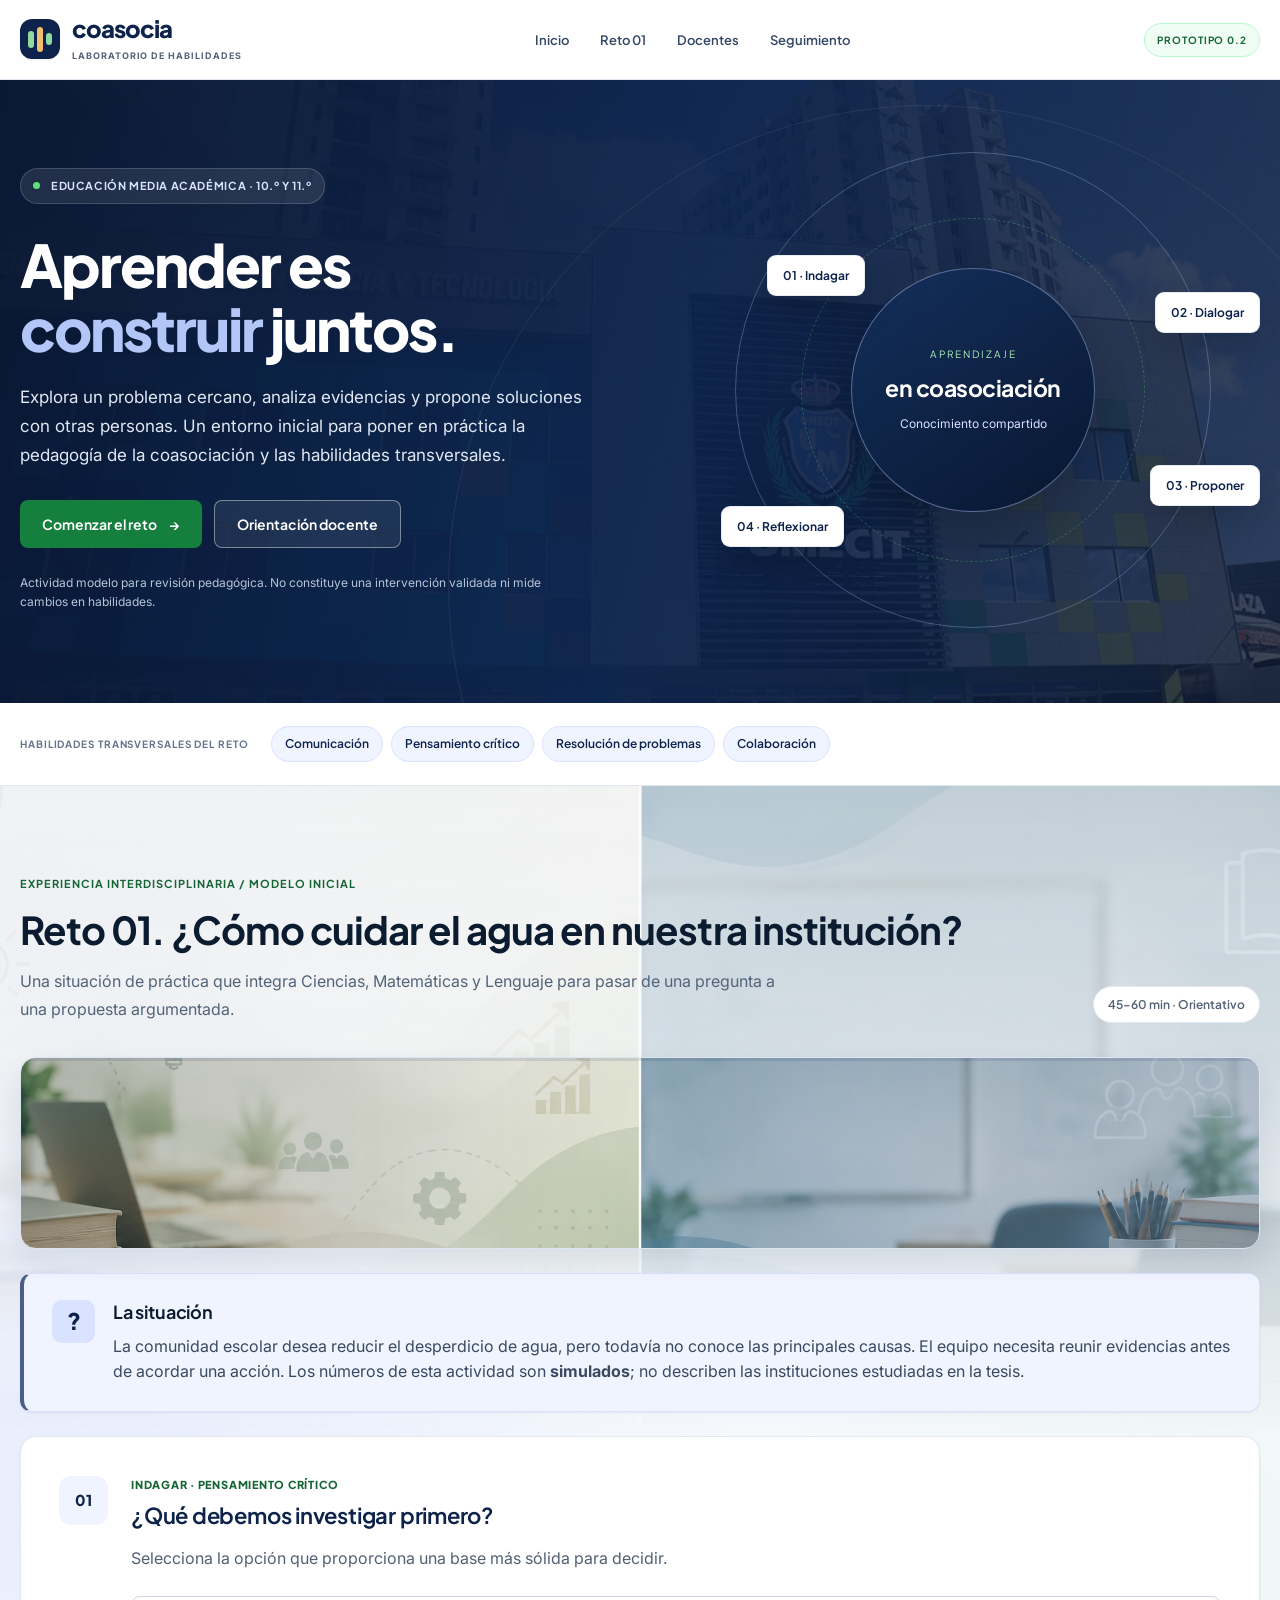
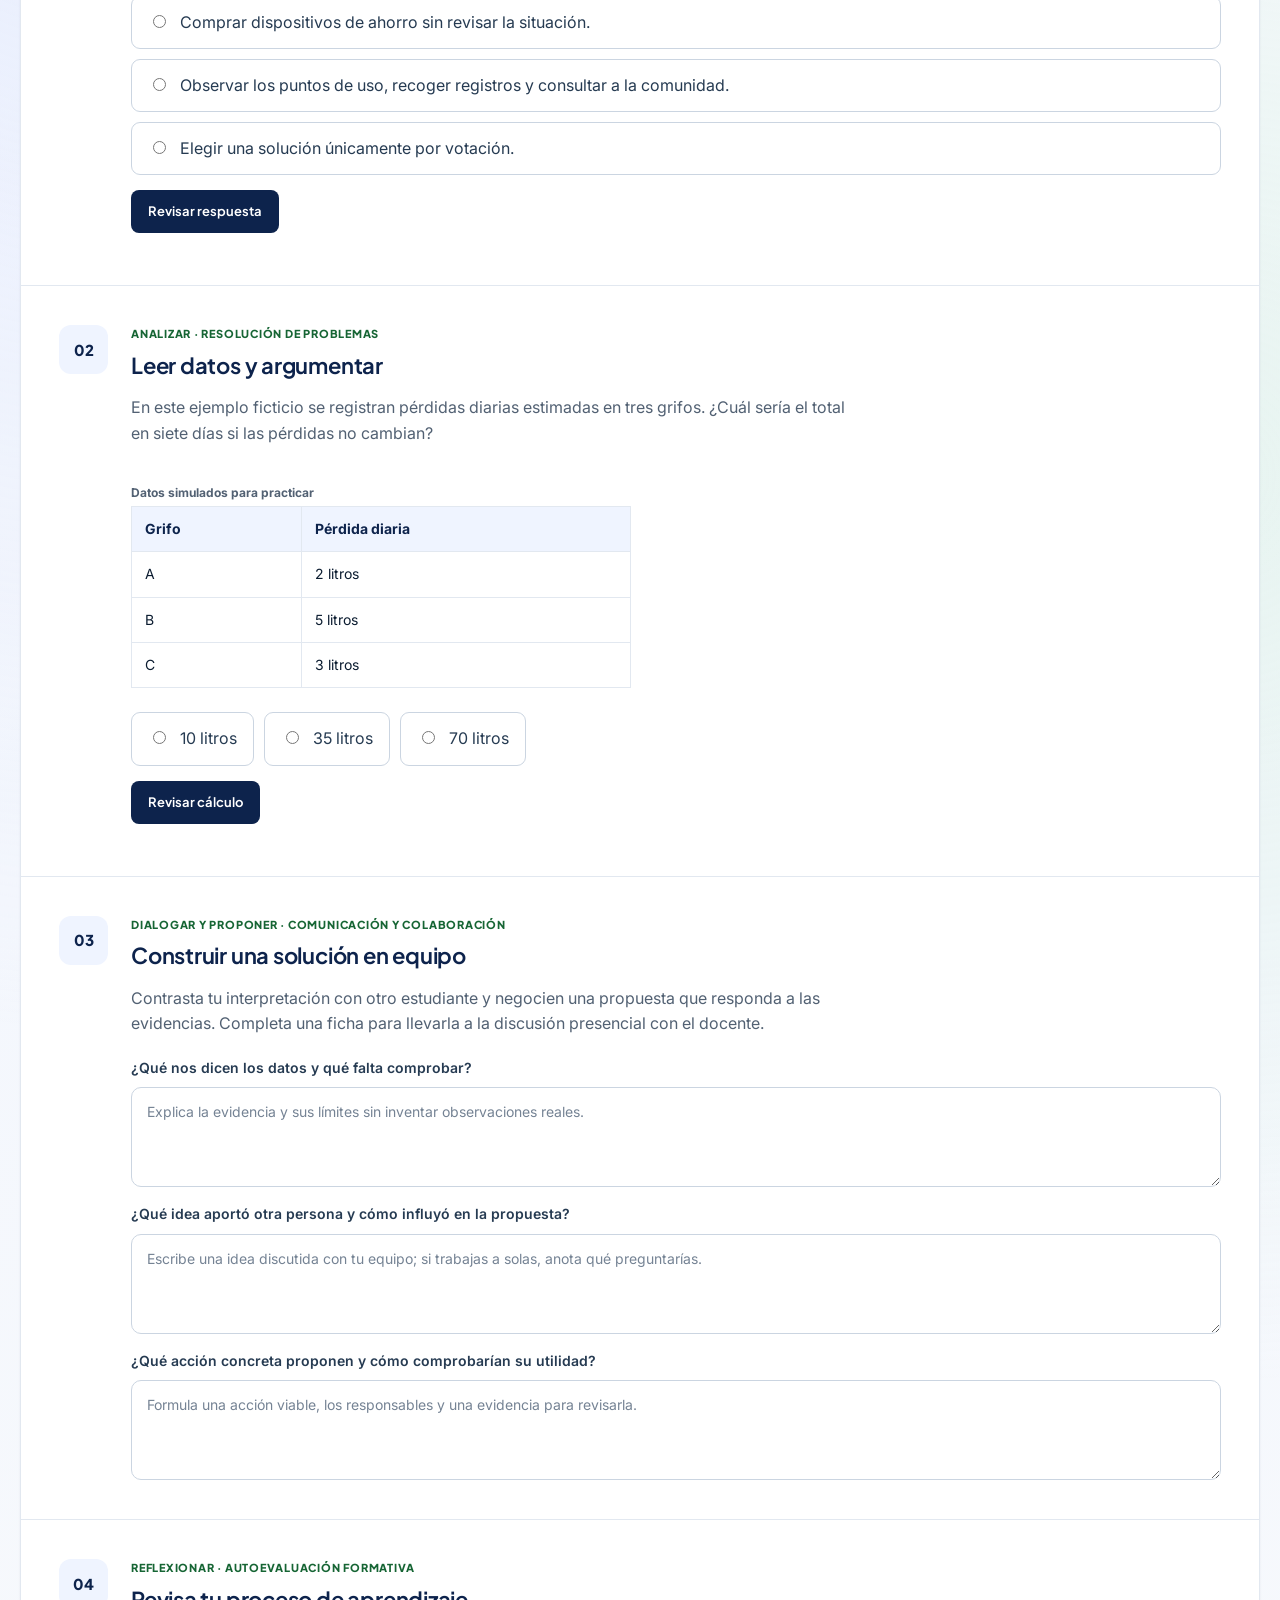
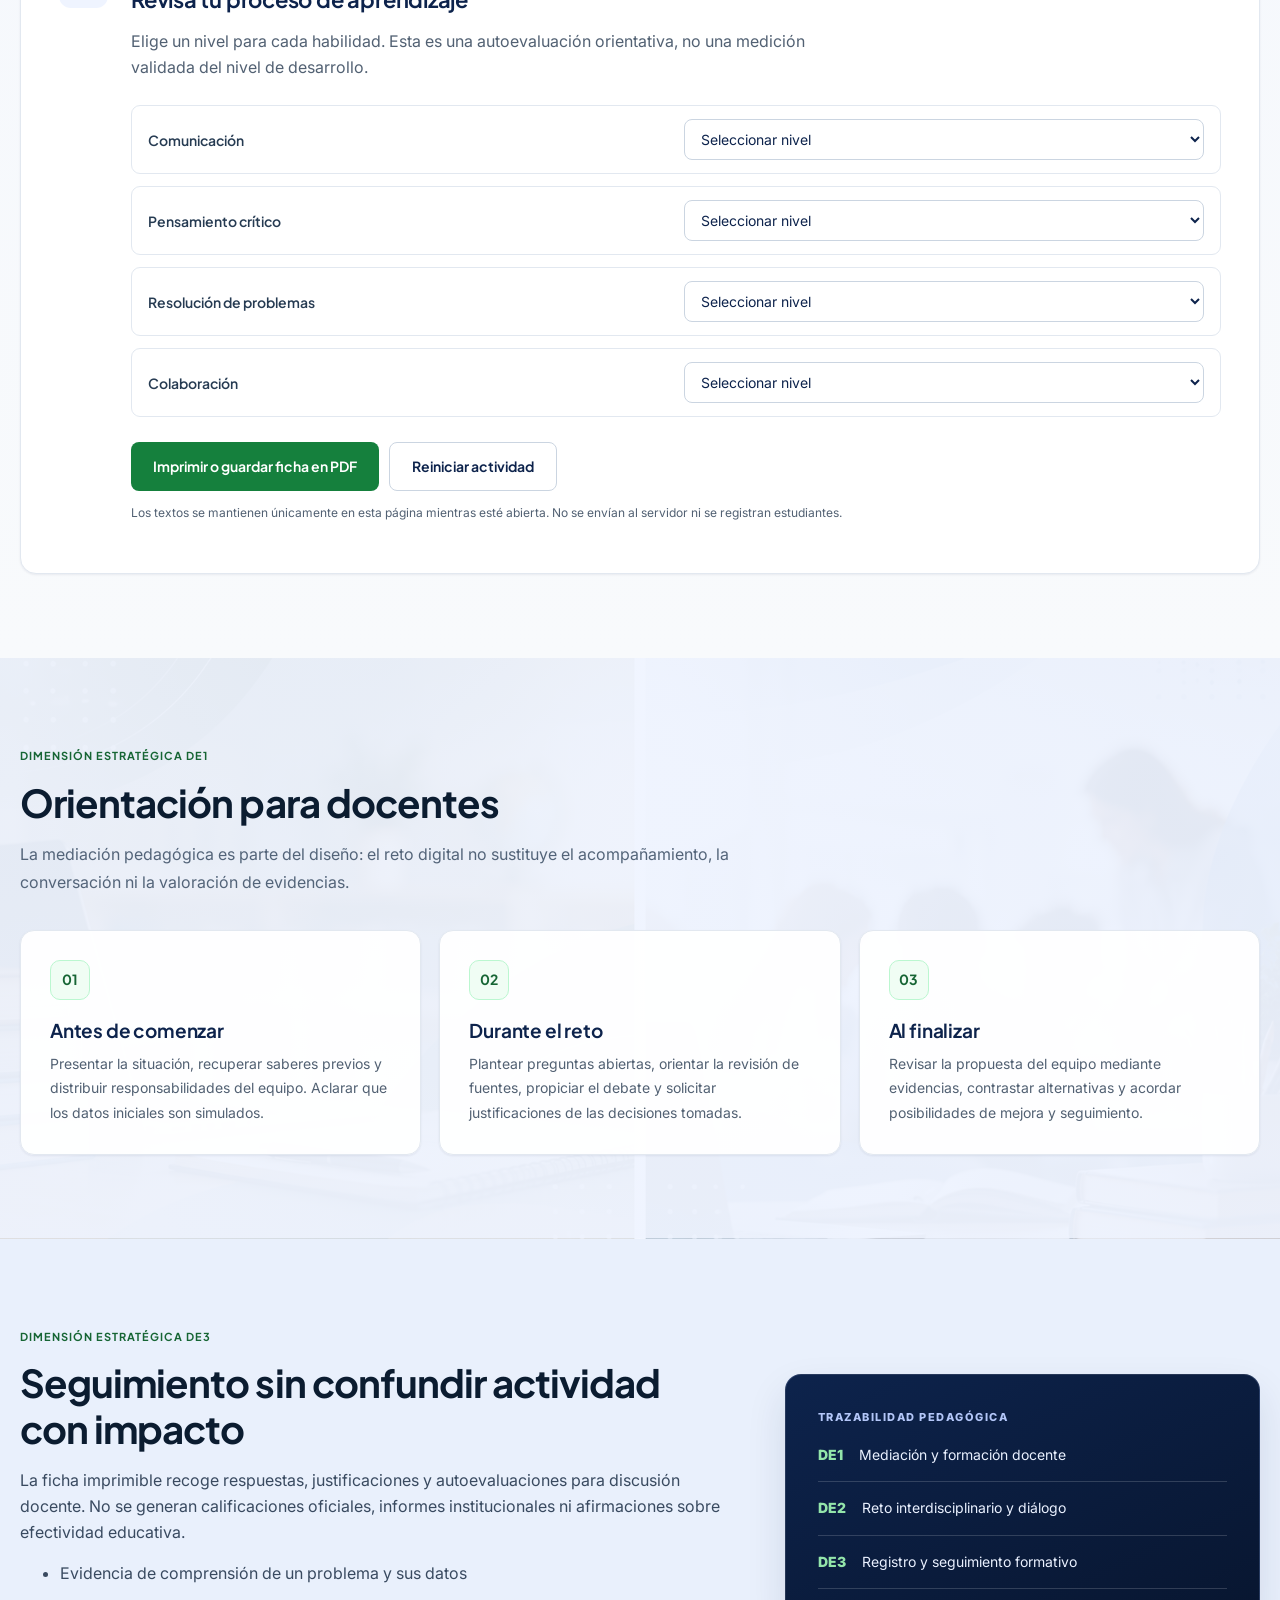
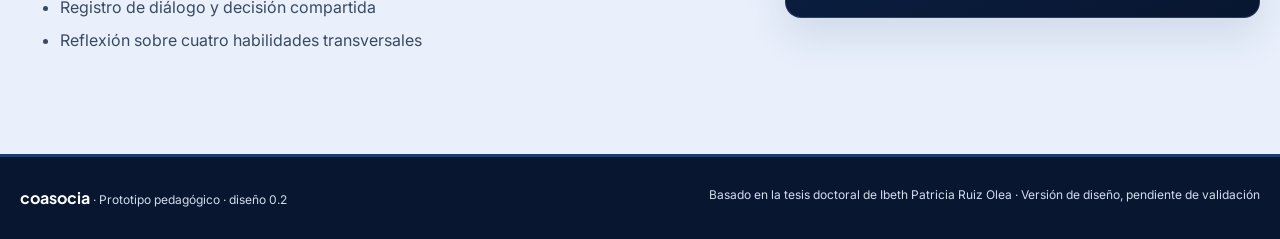
==== index.html @ 5efc014f "Mejorar fondo del reto con imágenes existentes y retirar referencia al capítulo V" ====
<!doctype html>
<html lang="es">
<head>
  <meta charset="utf-8">
  <meta name="viewport" content="width=device-width, initial-scale=1">
  <meta name="theme-color" content="#081630">
  <meta name="description" content="Prototipo didáctico de coasociación para educación media académica, vinculado a la investigación doctoral de Ibeth Patricia Ruiz Olea.">
  <title>Coasocia | Laboratorio de habilidades transversales</title>
  <link rel="preconnect" href="https://fonts.googleapis.com">
  <link rel="preconnect" href="https://fonts.gstatic.com" crossorigin>
  <link href="https://fonts.googleapis.com/css2?family=Inter:wght@400;500;600;700&family=Plus+Jakarta+Sans:wght@500;600;700;800&display=swap" rel="stylesheet">
  <link rel="stylesheet" href="styles.css">
  <link rel="stylesheet" href="academic-horizon.css">
  <script src="app.js" defer></script>
</head>
<body>
  <a class="skip" href="#principal">Saltar al contenido</a>
  <header class="site-header">
    <div class="brand" aria-label="Coasocia">
      <span class="mark" aria-hidden="true"><span></span><span></span><span></span></span>
      <div><strong>coasocia</strong><small>LABORATORIO DE HABILIDADES</small></div>
    </div>
    <nav aria-label="Secciones principales">
      <a href="#inicio">Inicio</a><a href="#reto">Reto 01</a><a href="#docentes">Docentes</a><a href="#seguimiento">Seguimiento</a>
    </nav>
    <span class="version">PROTOTIPO 0.2</span>
  </header>

  <main id="principal">
    <section class="hero" id="inicio" aria-labelledby="hero-title">
      <div class="hero-inner">
        <div class="eyebrow"><span class="dot"></span> Educación media académica · 10.º y 11.º</div>
        <h1 id="hero-title">Aprender es <em>construir</em> juntos.</h1>
        <p>Explora un problema cercano, analiza evidencias y propone soluciones con otras personas. Un entorno inicial para poner en práctica la pedagogía de la coasociación y las habilidades transversales.</p>
        <div class="hero-actions"><a class="button primary" href="#reto">Comenzar el reto <span aria-hidden="true">→</span></a><a class="button secondary" href="#docentes">Orientación docente</a></div>
        <div class="hero-note">Actividad modelo para revisión pedagógica. No constituye una intervención validada ni mide cambios en habilidades.</div>
      </div>
      <div class="hero-visual" aria-label="Diagrama de un ciclo de aprendizaje: indagar, dialogar, proponer, reflexionar">
        <div class="orbit orbit-one"></div><div class="orbit orbit-two"></div>
        <div class="center-circle"><span class="orbit-small">APRENDIZAJE</span><strong>en coasociación</strong><span>Conocimiento compartido</span></div>
        <div class="float-tag t1">01 · Indagar</div><div class="float-tag t2">02 · Dialogar</div><div class="float-tag t3">03 · Proponer</div><div class="float-tag t4">04 · Reflexionar</div>
      </div>
    </section>

    <section class="intro-band" aria-label="Habilidades que se trabajan">
      <p>HABILIDADES TRANSVERSALES DEL RETO</p>
      <div><span>Comunicación</span><span>Pensamiento crítico</span><span>Resolución de problemas</span><span>Colaboración</span></div>
    </section>

    <section class="section challenge" id="reto" aria-labelledby="reto-title">
      <div class="section-lead"><div><span class="section-kicker">EXPERIENCIA INTERDISCIPLINARIA / MODELO INICIAL</span><h2 id="reto-title">Reto 01. ¿Cómo cuidar el agua en nuestra institución?</h2><p>Una situación de práctica que integra Ciencias, Matemáticas y Lenguaje para pasar de una pregunta a una propuesta argumentada.</p></div><span class="subject">45–60 min · Orientativo</span></div>
      <div class="challenge-banner" aria-hidden="true"></div>
      <div class="scenario"><div class="scenario-icon">?</div><div><h3>La situación</h3><p>La comunidad escolar desea reducir el desperdicio de agua, pero todavía no conoce las principales causas. El equipo necesita reunir evidencias antes de acordar una acción. Los números de esta actividad son <strong>simulados</strong>; no describen las instituciones estudiadas en la tesis.</p></div></div>
      <div class="steps" aria-label="Secuencia de aprendizaje">
        <div class="step" id="paso-1"><div class="step-index">01</div><div class="step-body"><div class="step-label">INDAGAR · PENSAMIENTO CRÍTICO</div><h3>¿Qué debemos investigar primero?</h3><p>Selecciona la opción que proporciona una base más sólida para decidir.</p>
          <fieldset class="quiz" data-quiz="evidencia"><legend class="sr-only">¿Qué debemos investigar primero?</legend>
            <label><input type="radio" name="q1" value="a"> Comprar dispositivos de ahorro sin revisar la situación.</label>
            <label><input type="radio" name="q1" value="b"> Observar los puntos de uso, recoger registros y consultar a la comunidad.</label>
            <label><input type="radio" name="q1" value="c"> Elegir una solución únicamente por votación.</label>
          </fieldset><button class="small-button" type="button" data-check="evidencia">Revisar respuesta</button><div class="feedback" data-feedback="evidencia" role="status" aria-live="polite"></div>
        </div></div>
        <div class="step" id="paso-2"><div class="step-index">02</div><div class="step-body"><div class="step-label">ANALIZAR · RESOLUCIÓN DE PROBLEMAS</div><h3>Leer datos y argumentar</h3><p>En este ejemplo ficticio se registran pérdidas diarias estimadas en tres grifos. ¿Cuál sería el total en siete días si las pérdidas no cambian?</p>
          <div class="data-table-wrap"><table><caption>Datos simulados para practicar</caption><thead><tr><th>Grifo</th><th>Pérdida diaria</th></tr></thead><tbody><tr><td>A</td><td>2 litros</td></tr><tr><td>B</td><td>5 litros</td></tr><tr><td>C</td><td>3 litros</td></tr></tbody></table></div>
          <fieldset class="quiz quiz-inline" data-quiz="calculo"><legend class="sr-only">Pérdida total semanal</legend><label><input type="radio" name="q2" value="a"> 10 litros</label><label><input type="radio" name="q2" value="b"> 35 litros</label><label><input type="radio" name="q2" value="c"> 70 litros</label></fieldset><button class="small-button" type="button" data-check="calculo">Revisar cálculo</button><div class="feedback" data-feedback="calculo" role="status" aria-live="polite"></div>
        </div></div>
        <div class="step" id="paso-3"><div class="step-index">03</div><div class="step-body"><div class="step-label">DIALOGAR Y PROPONER · COMUNICACIÓN Y COLABORACIÓN</div><h3>Construir una solución en equipo</h3><p>Contrasta tu interpretación con otro estudiante y negocien una propuesta que responda a las evidencias. Completa una ficha para llevarla a la discusión presencial con el docente.</p>
            <div class="fields"><label for="evidencia">¿Qué nos dicen los datos y qué falta comprobar?<textarea id="evidencia" rows="3" placeholder="Explica la evidencia y sus límites sin inventar observaciones reales."></textarea></label><label for="dialogo">¿Qué idea aportó otra persona y cómo influyó en la propuesta?<textarea id="dialogo" rows="3" placeholder="Escribe una idea discutida con tu equipo; si trabajas a solas, anota qué preguntarías."></textarea></label><label for="propuesta">¿Qué acción concreta proponen y cómo comprobarían su utilidad?<textarea id="propuesta" rows="3" placeholder="Formula una acción viable, los responsables y una evidencia para revisarla."></textarea></label></div>
        </div></div>
        <div class="step" id="paso-4"><div class="step-index">04</div><div class="step-body"><div class="step-label">REFLEXIONAR · AUTOEVALUACIÓN FORMATIVA</div><h3>Revisa tu proceso de aprendizaje</h3><p>Elige un nivel para cada habilidad. Esta es una autoevaluación orientativa, no una medición validada del nivel de desarrollo.</p>
          <div class="rubric" id="rubric"></div><div class="actions"><button class="button primary" type="button" id="print-summary">Imprimir o guardar ficha en PDF</button><button class="button outline" type="button" id="reset">Reiniciar actividad</button></div><p class="privacy-note">Los textos se mantienen únicamente en esta página mientras esté abierta. No se envían al servidor ni se registran estudiantes.</p>
        </div></div>
      </div>
    </section>

    <section class="section teacher-section" id="docentes"><div class="section-lead"><div><span class="section-kicker">DIMENSIÓN ESTRATÉGICA DE1</span><h2>Orientación para docentes</h2><p>La mediación pedagógica es parte del diseño: el reto digital no sustituye el acompañamiento, la conversación ni la valoración de evidencias.</p></div></div>
      <div class="teacher-grid"><article><div class="card-number">01</div><h3>Antes de comenzar</h3><p>Presentar la situación, recuperar saberes previos y distribuir responsabilidades del equipo. Aclarar que los datos iniciales son simulados.</p></article><article><div class="card-number">02</div><h3>Durante el reto</h3><p>Plantear preguntas abiertas, orientar la revisión de fuentes, propiciar el debate y solicitar justificaciones de las decisiones tomadas.</p></article><article><div class="card-number">03</div><h3>Al finalizar</h3><p>Revisar la propuesta del equipo mediante evidencias, contrastar alternativas y acordar posibilidades de mejora y seguimiento.</p></article></div>
    </section>

    <section class="section monitor" id="seguimiento"><div class="monitor-content"><span class="section-kicker">DIMENSIÓN ESTRATÉGICA DE3</span><h2>Seguimiento sin confundir actividad con impacto</h2><p>La ficha imprimible recoge respuestas, justificaciones y autoevaluaciones para discusión docente. No se generan calificaciones oficiales, informes institucionales ni afirmaciones sobre efectividad educativa.</p><ul><li>Evidencia de comprensión de un problema y sus datos</li><li>Registro de diálogo y decisión compartida</li><li>Reflexión sobre cuatro habilidades transversales</li></ul></div><div class="monitor-card"><span>TRAZABILIDAD PEDAGÓGICA</span><div class="status-item"><span>DE1</span> Mediación y formación docente</div><div class="status-item"><span>DE2</span> Reto interdisciplinario y diálogo</div><div class="status-item"><span>DE3</span> Registro y seguimiento formativo</div></div></section>
  </main>
  <footer><span><strong>coasocia</strong> · Prototipo pedagógico · diseño 0.2</span><span>Basado en la tesis doctoral de Ibeth Patricia Ruiz Olea · Versión de diseño, pendiente de validación</span></footer>
</body>
</html>
---- styles.css ----
:root{--deep:#102d39;--deep2:#173e47;--teal:#0d756a;--mint:#d3f3e6;--cream:#f7f6f1;--ink:#15333c;--muted:#64767a;--stroke:#dde7e3;--white:#fff;--orange:#e6a35c;--radius:20px}
*{box-sizing:border-box}html{scroll-behavior:smooth}body{margin:0;background:var(--cream);font:16px/1.65 system-ui,-apple-system,"Segoe UI",sans-serif;color:var(--ink)}a{color:inherit}button,textarea{font:inherit}.skip{position:absolute;left:-9999px;top:8px;z-index:10;padding:10px;background:white}.skip:focus{left:8px}.site-header{height:82px;display:flex;align-items:center;justify-content:space-between;gap:24px;padding:0 max(5%,calc((100vw - 1320px)/2));background:var(--white);border-bottom:1px solid var(--stroke)}.brand{display:flex;gap:12px;align-items:center}.brand strong{font-size:24px;line-height:1;font-weight:800;letter-spacing:-1.2px}.brand small{display:block;font-size:8px;font-weight:800;letter-spacing:2px;color:var(--teal);margin-top:4px}.mark{width:37px;height:37px;background:var(--deep);border-radius:11px;display:flex;align-items:center;justify-content:center;gap:3px;transform:rotate(-8deg)}.mark span{width:6px;height:17px;background:#a2eac9;border-radius:9px}.mark span:nth-child(2){height:25px;background:var(--orange)}.mark span:nth-child(3){height:12px}.site-header nav{display:flex;gap:30px}.site-header nav a{text-decoration:none;font-size:14px;font-weight:650;color:#415c61}.site-header nav a:hover,.site-header nav a:focus{color:var(--teal);text-decoration:underline}.version{font-size:11px;font-weight:800;letter-spacing:1.4px;border:1px solid var(--stroke);padding:8px 12px;border-radius:25px;color:var(--muted)}.hero{background:var(--deep);color:white;display:grid;grid-template-columns:1.1fr .9fr;gap:24px;padding:82px max(5%,calc((100vw - 1320px)/2)) 92px;min-height:550px;overflow:hidden}.hero-inner{position:relative;z-index:1;max-width:675px}.eyebrow,.section-kicker{font-size:12px;font-weight:750;letter-spacing:1.6px;text-transform:uppercase;color:#9ce4c6}.dot{display:inline-block;width:8px;height:8px;background:#94ddb5;border-radius:50%;margin-right:8px}.hero h1{font-size:clamp(48px,5.5vw,83px);letter-spacing:-4px;line-height:1.04;margin:28px 0 25px;font-weight:760}.hero h1 em{font-style:normal;color:#a2eacc}.hero p{max-width:590px;color:#c2d9d6;font-size:18px;line-height:1.8}.hero-actions{display:flex;gap:12px;flex-wrap:wrap;margin-top:30px}.button{text-decoration:none;border:0;display:inline-flex;align-items:center;justify-content:center;gap:12px;padding:13px 23px;cursor:pointer;border-radius:12px;font-weight:730;font-size:14px;transition:transform .2s,filter .2s}.button:hover{transform:translateY(-2px);filter:brightness(.97)}.button:focus-visible,button:focus-visible,a:focus-visible,input:focus-visible,textarea:focus-visible{outline:3px solid #efb46e;outline-offset:2px}.primary{background:#9ce4be;color:#102e37}.secondary{background:#ffffff16;border:1px solid #ffffff46;color:white}.outline{background:white;border:1px solid var(--stroke);color:var(--deep)}.hero-note{font-size:12px;color:#9bb6b7;margin-top:30px;max-width:540px}.hero-visual{min-height:360px;position:relative;display:grid;place-items:center}.orbit{position:absolute;border:1px solid #9ce4be2e;border-radius:50%;aspect-ratio:1}.orbit-one{width:83%}.orbit-two{width:60%;border-style:dashed}.center-circle{position:relative;background:#204650;border:1px solid #49746c;width:min(56%,230px);aspect-ratio:1;border-radius:50%;display:flex;flex-direction:column;justify-content:center;align-items:center;text-align:center;padding:25px;box-shadow:0 12px 45px #0003}.center-circle strong{font-size:24px;line-height:1.15;letter-spacing:-.5px}.center-circle span:last-child{color:#b9d5c9;font-size:12px;margin-top:12px}.orbit-small{font-size:10px;letter-spacing:2px;color:#95e2c0;margin-bottom:13px}.float-tag{position:absolute;background:#fcfff8;color:#20494c;border-radius:12px;padding:10px 15px;box-shadow:0 12px 35px #071b244d;font-size:13px;font-weight:750}.t1{top:14%;left:14%}.t2{top:24%;right:0}.t3{bottom:19%;right:0}.t4{bottom:8%;left:6%}.intro-band{padding:23px max(5%,calc((100vw - 1320px)/2));border-bottom:1px solid var(--stroke);display:flex;gap:26px;align-items:center;flex-wrap:wrap;background:#eaf2ec}.intro-band p{margin:0;font-size:11px;font-weight:800;letter-spacing:1px;color:#638076}.intro-band div{display:flex;gap:8px;flex-wrap:wrap}.intro-band span{display:inline-block;border:1px solid #c6ddd3;padding:6px 13px;border-radius:25px;background:#fbfffd;font-size:12px;color:#336358;font-weight:700}.section{padding:82px max(5%,calc((100vw - 1320px)/2))}.section-lead{display:flex;justify-content:space-between;gap:30px;align-items:end;margin-bottom:30px}.section-kicker{color:var(--teal)}h2{font-size:clamp(31px,3.1vw,45px);line-height:1.15;letter-spacing:-1.3px;margin:12px 0 14px}h3{margin:0 0 10px;font-size:22px;line-height:1.3;letter-spacing:-.35px}.section-lead p{color:var(--muted);max-width:780px;margin:0}.subject{white-space:nowrap;border:1px solid var(--stroke);padding:8px 14px;border-radius:22px;font-size:12px;color:#547079;font-weight:700}.scenario{display:flex;gap:20px;background:#e3eee7;border:1px solid #c9e0d2;padding:24px 30px;border-radius:18px;margin-bottom:24px}.scenario h3{font-size:18px}.scenario p{margin:0;color:#3e5e5a}.scenario-icon{display:grid;place-items:center;border-radius:16px;background:#b9dcc8;min-width:43px;height:43px;font-size:23px;font-weight:800;color:#24554e}.steps{background:white;border:1px solid var(--stroke);border-radius:var(--radius);overflow:hidden}.step{display:flex;gap:26px;padding:38px;border-bottom:1px solid var(--stroke)}.step:last-child{border:0}.step-index{flex:0 0 49px;display:grid;place-items:center;width:49px;height:49px;background:#e7f4ec;border-radius:14px;font-size:16px;color:var(--teal);font-weight:800}.step-body{flex:1;min-width:0}.step-body>p{color:#587078;max-width:720px}.step-label{font-weight:820;letter-spacing:1px;font-size:11px;color:var(--teal);margin-bottom:8px}.quiz{display:grid;gap:10px;margin:24px 0 15px;border:0;padding:0;min-width:0}.quiz label{display:block;border:1px solid var(--stroke);border-radius:11px;padding:11px 16px;cursor:pointer;line-height:1.45}.quiz label:has(input:checked){border-color:var(--teal);background:#edf8f1}.quiz input{accent-color:var(--teal);margin-right:10px}.quiz-inline{display:flex;gap:10px;flex-wrap:wrap}.quiz-inline label{min-width:120px}.small-button{background:var(--deep2);border:0;color:white;padding:10px 16px;border-radius:9px;cursor:pointer;font-weight:700;font-size:13px}.feedback{margin-top:13px;color:#8c4e25;font-weight:650;font-size:14px;min-height:0}.feedback.success{color:#0b7263}.data-table-wrap{overflow:auto;max-width:500px}.data-table-wrap table{border-collapse:collapse;width:100%;margin:20px 0 0;font-size:14px;text-align:left}.data-table-wrap caption{text-align:left;font-size:12px;font-weight:700;color:#6a7774;margin-bottom:4px}.data-table-wrap th,.data-table-wrap td{padding:9px 13px;border:1px solid var(--stroke)}.data-table-wrap th{background:#eef5f0}.fields{display:grid;gap:16px;margin-top:20px}.fields label{display:block;color:#425c62;font-weight:680;font-size:14px}.fields textarea{display:block;width:100%;padding:13px 15px;margin-top:8px;border:1px solid #cbddd8;border-radius:11px;background:#fdfffe;resize:vertical;min-height:100px;font-weight:400;color:var(--ink)}.rubric{display:grid;gap:12px;margin-top:25px}.rubric-row{display:grid;grid-template-columns:1fr 1fr;gap:15px;align-items:center;padding:13px 16px;border:1px solid var(--stroke);border-radius:12px}.rubric-row label{font-weight:650;font-size:14px}.rubric-row select{width:100%;border:1px solid #cadbd6;border-radius:8px;background:white;padding:10px 12px;color:var(--deep);font:inherit;font-size:14px}.actions{display:flex;flex-wrap:wrap;gap:10px;margin-top:25px}.privacy-note{font-size:12px;color:var(--muted)}.teacher-section{background:#eef2eb}.teacher-grid{display:grid;grid-template-columns:repeat(3,1fr);gap:16px}.teacher-grid article{padding:28px;background:white;border-radius:17px;border:1px solid var(--stroke)}.card-number{color:var(--teal);font-size:14px;font-weight:820;margin-bottom:23px}.teacher-grid h3{font-size:18px}.teacher-grid p{margin:0;font-size:14px;color:#61777a}.monitor{background:#dcebe0;display:grid;grid-template-columns:1.3fr .8fr;align-items:center;gap:60px}.monitor-content>p{max-width:720px;color:#49656a}.monitor li{margin-bottom:8px}.monitor-card{background:#143841;border-radius:18px;color:white;padding:28px 32px;box-shadow:0 25px 45px #2d4b4f22}.monitor-card>span{font-weight:800;letter-spacing:1.5px;font-size:11px;color:#b6e6cf}.status-item{padding:15px 0;border-bottom:1px solid #ffffff29;font-size:14px;color:#d8ece8}.status-item span{font-weight:850;color:#9ce4c6;margin-right:12px}.status-foot{padding-top:17px;font-size:12px;color:#a5c4bd}footer{background:#102d39;color:#b6d0ce;display:flex;justify-content:space-between;gap:15px;flex-wrap:wrap;padding:27px max(5%,calc((100vw - 1320px)/2));font-size:12px}footer strong{color:white;font-size:16px}.sr-only{position:absolute;width:1px;height:1px;padding:0;margin:-1px;overflow:hidden;clip:rect(0,0,0,0);white-space:nowrap;border:0}
@media(max-width:950px){.site-header{padding:0 5%}.site-header nav{gap:14px}.version{display:none}.hero{grid-template-columns:1fr;gap:0;padding-top:60px}.hero-visual{min-height:380px;max-width:600px;width:100%;margin:auto}.teacher-grid{grid-template-columns:1fr}.monitor{grid-template-columns:1fr;gap:20px}.section-lead{display:block}.subject{display:inline-block;margin-top:15px}}@media(max-width:600px){.site-header{height:auto;padding:18px 5%;align-items:flex-start;flex-direction:column;gap:12px}.site-header nav{gap:16px;flex-wrap:wrap}.site-header nav a{font-size:12px}.hero{padding:56px 5% 35px}.hero h1{letter-spacing:-2px}.hero p{font-size:16px}.hero-visual{min-height:300px}.float-tag{font-size:10px;padding:7px 9px}.center-circle strong{font-size:17px}.intro-band,.section{padding-left:5%;padding-right:5%}.section{padding-top:52px;padding-bottom:52px}.step{padding:25px 18px;gap:12px}.step-index{flex-basis:35px;width:35px;height:35px;border-radius:10px}.rubric-row{grid-template-columns:1fr}.scenario{padding:20px;gap:13px}.button{width:100%}footer{padding:25px 5%}}
/* Fondos opcionales: subir las imágenes con estos nombres a assets/imagenes/fondos/.
   Las capas de color preservan legibilidad si todavía no existe la fotografía. */
.hero{background-image:linear-gradient(90deg,rgba(16,45,57,.98) 0%,rgba(16,45,57,.91) 55%,rgba(16,45,57,.73) 100%),url("assets/imagenes/fondos/portada.jpg");background-position:center;background-size:cover}
.challenge{background-image:linear-gradient(rgba(247,246,241,.96),rgba(247,246,241,.96)),url("assets/imagenes/fondos/reto.jpg");background-position:center;background-size:cover}
.teacher-section{background-image:linear-gradient(rgba(238,242,235,.94),rgba(238,242,235,.96)),url("assets/imagenes/fondos/docentes.jpg");background-position:center;background-size:cover}
@media print{.site-header,.hero-visual,.hero-actions,.intro-band,.teacher-section,.monitor,footer,.small-button,.actions,.quiz,.feedback,.hero-note{display:none!important}.hero{display:block;min-height:unset;padding:10px 0;background:white;color:black}.hero h1{font-size:28px;letter-spacing:0;margin:8px 0}.hero h1 em{color:black}.hero p{font-size:12px;color:black}.eyebrow{color:black}.section{padding:5px 0}.section-kicker,.step-label{color:black}.scenario{background:white;border:1px solid #ddd;padding:10px}.steps{border:0}.step{page-break-inside:avoid;padding:14px 0}.step-index{color:black;background:white;border:1px solid #ddd}.step h3{font-size:17px}.step-body>p{font-size:12px;color:black}.fields textarea{min-height:65px;padding:6px;border:1px solid #ccc}.rubric-row{padding:4px;border:0}.rubric-row select{border:0}textarea{field-sizing:content}.scenario-icon{display:none}}
---- academic-horizon.css ----
/* Academic Horizon · adaptación para Coasocia — diseño v0.2
   Implementación aditiva: conserva estilos e interacciones de styles.css.
   Paleta sobria para educación media y criterios de accesibilidad. */
:root{
  --deep:#081630;--deep2:#0d234c;--teal:#006e2d;--mint:#f0fdf4;--cream:#f8f9ff;
  --ink:#0b1c30;--muted:#526173;--stroke:#e2e8f0;--white:#ffffff;--orange:#d97706;--radius:16px;
  --ah-navy:#0d234c;--ah-navy-deep:#081630;--ah-green:#15803d;--ah-green-active:#166534;
  --ah-gold:#d97706;--ah-canvas:#f8f9ff;--ah-surface:#fff;--ah-slate:#f8fafc;
  --ah-line:#e2e8f0;--ah-line-strong:#cbd5e1;--ah-text:#0b1c30;
  --ah-font-display:"Plus Jakarta Sans",ui-sans-serif,system-ui,-apple-system,"Segoe UI",sans-serif;
  --ah-font-body:"Inter",ui-sans-serif,system-ui,-apple-system,"Segoe UI",sans-serif;
  --ah-shadow:0 1px 3px rgba(13,35,76,.04),0 1px 2px rgba(13,35,76,.03);
  --ah-shadow-hover:0 12px 24px -6px rgba(13,35,76,.09),0 4px 8px -4px rgba(13,35,76,.04);
  --ah-gutter:max(1.25rem,calc((100vw - 1360px)/2 + 1.5rem));
}
html{scroll-padding-top:98px}
body{background:var(--ah-canvas);color:var(--ah-text);font-family:var(--ah-font-body);font-size:16px;line-height:1.6;-webkit-font-smoothing:antialiased}
h1,h2,h3,.brand strong,.button,.small-button,.step-index,.version,.section-kicker,.step-label,.card-number,.mark,.intro-band p,.intro-band span{font-family:var(--ah-font-display)}
h2{font-size:clamp(28px,3vw,40px);font-weight:700;line-height:1.2;letter-spacing:-.025em}
h3{font-weight:650;letter-spacing:-.01em}
::selection{background:#d9e2ff;color:#081630}
a,button,select,input,textarea{ -webkit-tap-highlight-color:transparent}
a:focus-visible,button:focus-visible,input:focus-visible,textarea:focus-visible,select:focus-visible{outline:3px solid #62df7d;outline-offset:3px}
.skip{z-index:10000;background:#fff;color:#081630;border:1px solid #cbd5e1;border-radius:8px}
.site-header{
  height:80px;position:sticky;top:0;z-index:100;gap:22px;
  padding-inline:var(--ah-gutter);background:rgba(255,255,255,.96);
  border-bottom:1px solid var(--ah-line);backdrop-filter:blur(12px);-webkit-backdrop-filter:blur(12px)
}
.brand{gap:12px;flex-shrink:0}
.brand strong{font-size:24px;letter-spacing:-.04em;font-weight:800;color:var(--ah-navy)}
.brand small{font-size:9px;letter-spacing:.105em;color:#536479;font-weight:700}
.mark{background:var(--ah-navy);width:40px;height:40px;border-radius:12px;transform:none;box-shadow:var(--ah-shadow)}
.mark span{background:#90d9a1}.mark span:nth-child(2){background:#f0be6d}
.site-header nav{gap:7px;align-items:center;flex-wrap:wrap}
.site-header nav a{font-family:var(--ah-font-display);font-size:13px;line-height:20px;font-weight:600;color:#344764;padding:9px 12px;border-radius:8px;transition:background .2s,color .2s}
.site-header nav a:hover,.site-header nav a:focus-visible{color:var(--ah-navy);text-decoration:none;background:#eff4ff}
.version{font-size:10px;white-space:nowrap;font-weight:700;letter-spacing:.09em;background:#f0fdf4;color:#166534;border:1px solid #bbf7d0;border-radius:999px}
.hero{
  padding:88px var(--ah-gutter) 92px;min-height:560px;align-items:center;gap:32px;
  grid-template-columns:minmax(0,1.05fr) minmax(0,.95fr);background-color:var(--ah-navy-deep);
  background-image:linear-gradient(105deg,rgba(8,22,48,.98) 0%,rgba(13,35,76,.95) 53%,rgba(8,22,48,.78) 100%),url("assets/imagenes/fondos/portada.jpg");
  background-position:center;background-size:cover;position:relative;isolation:isolate
}
.hero::after{content:"";position:absolute;inset:auto -10% -58% 35%;aspect-ratio:1;border:1px solid rgba(255,255,255,.07);border-radius:50%;pointer-events:none;z-index:-1}
.hero-inner{max-width:650px}
.eyebrow{display:inline-flex;align-items:center;gap:3px;background:rgba(255,255,255,.09);color:#d9e2ff;border:1px solid rgba(255,255,255,.16);border-radius:999px;padding:8px 12px;font-family:var(--ah-font-display);font-size:11px;font-weight:700;letter-spacing:.055em}
.dot{background:#62df7d;width:7px;height:7px}
.hero h1{font-family:var(--ah-font-display);font-size:clamp(42px,4.6vw,66px);line-height:1.09;letter-spacing:-.035em;font-weight:800;margin:28px 0 23px;text-wrap:balance}
.hero h1 em{color:#b3c6f8}
.hero p{font-size:17px;color:#e1e8f3;line-height:1.72;max-width:590px}
.hero-note{font-size:12px;color:#b5c4d7;line-height:1.6;margin-top:25px}
.hero-actions{margin-top:29px}
.button{font-family:var(--ah-font-display);border-radius:8px;font-size:14px;font-weight:650;min-height:47px;padding:12px 22px;transition:transform .18s,background-color .18s,box-shadow .18s,border-color .18s;box-shadow:none}
.button:hover{transform:translateY(-2px);filter:none;box-shadow:var(--ah-shadow-hover)}
.button.primary{background:var(--ah-green);color:#fff}
.button.primary:hover{background:var(--ah-green-active)}
.hero-actions .button.secondary{background:rgba(255,255,255,.08);color:#fff;border:1px solid rgba(255,255,255,.42)}
.hero-actions .button.secondary:hover{background:rgba(255,255,255,.18)}
.button.outline{background:#fff;color:var(--ah-navy);border:1px solid var(--ah-line-strong)}
.button.outline:hover{border-color:var(--ah-navy);background:#f8fafc}
.hero-visual{min-height:375px}
.orbit{border-color:rgba(179,198,248,.3)}
.orbit-two{border-color:rgba(98,223,125,.3)}
.center-circle{width:min(57%,244px);background:linear-gradient(145deg,rgba(20,48,92,.96),rgba(8,22,48,.98));border:1px solid rgba(179,198,248,.44);box-shadow:0 26px 55px rgba(0,0,0,.22)}
.center-circle strong{font-family:var(--ah-font-display);font-size:23px;font-weight:700}
.center-circle span:last-child{color:#d9e2ff}
.orbit-small{color:#a6edb6;font-family:var(--ah-font-display)}
.float-tag{background:#fff;color:var(--ah-navy);border:1px solid rgba(226,232,240,.8);border-radius:9px;box-shadow:0 13px 36px rgba(0,0,0,.18);font-family:var(--ah-font-display);font-weight:650;font-size:12px}
.intro-band{padding:23px var(--ah-gutter);background:#fff;border-bottom:1px solid var(--ah-line);gap:22px}
.intro-band p{font-size:10px;letter-spacing:.09em;font-weight:700;color:#64748b}
.intro-band span{color:var(--ah-navy);background:#eff4ff;border:1px solid #d9e2ff;border-radius:999px;font-size:12px;padding:7px 13px;font-weight:600}
.section{padding:84px var(--ah-gutter)}
.section-lead{gap:30px;margin-bottom:34px}
.section-kicker{color:#166534;font-size:11px;font-weight:700;letter-spacing:.09em}
.section-lead p{color:#536479;line-height:1.75}
.subject{background:#fff;border:1px solid var(--ah-line);border-radius:999px;color:#526173;font-size:12px;font-family:var(--ah-font-display);font-weight:600}
/* El fondo aprovecha la imagen existente en GitHub; las tarjetas mantienen contraste alto. */
.challenge{
  position:relative;
  isolation:isolate;
  background-color:#f7f9fd;
  background-image:
    radial-gradient(ellipse at 4% 8%,rgba(217,226,255,.6),transparent 40%),
    radial-gradient(ellipse at 97% 42%,rgba(211,239,222,.4),transparent 36%),
    linear-gradient(180deg,#f8fafc 0%,#f4f7fd 56%,#f8fafc 100%);
}
.challenge::before{
  content:"";
  position:absolute;inset:0 0 auto;height:650px;
  background-image:
    linear-gradient(100deg,rgba(248,250,252,.74),rgba(248,250,252,.46) 60%,rgba(248,250,252,.27)),
    url("assets/imagenes/fondos/Split-Panel Learning Workspace Banner-2.png");
  background-position:center 38%;background-size:cover;
  opacity:.74;
  -webkit-mask-image:linear-gradient(180deg,#000 0%,rgba(0,0,0,.92) 43%,transparent 100%);
  mask-image:linear-gradient(180deg,#000 0%,rgba(0,0,0,.92) 43%,transparent 100%);
  pointer-events:none;z-index:-1;
}
.challenge-banner{
  height:clamp(145px,15vw,205px);
  margin:0 0 24px;
  position:relative;
  overflow:hidden;
  border-radius:16px;
  border:1px solid #dce5f2;
  box-shadow:0 12px 28px rgba(13,35,76,.09);
  background-color:#e5eeff;
  background-image:
    linear-gradient(100deg,rgba(13,35,76,.12),transparent 48%,rgba(13,35,76,.16)),
    url("assets/imagenes/fondos/Split-Panel Learning Workspace Banner-2.png");
  background-size:cover;
  background-position:center 57%;
}
.challenge-banner::after{
  content:"";position:absolute;inset:0;
  border-top:3px solid rgba(13,35,76,.11);
  background:linear-gradient(90deg,rgba(13,35,76,.1),transparent 52%,rgba(255,255,255,.12));
  pointer-events:none;
}
.scenario{background:#eff4ff;border:1px solid #d9e2ff;border-left:4px solid #4b5e8a;border-radius:12px;padding:26px 28px;gap:18px;box-shadow:var(--ah-shadow)}
.scenario-icon{border-radius:10px;background:#d9e2ff;color:var(--ah-navy);font-family:var(--ah-font-display)}
.scenario p{color:#394a60}
.steps{border:1px solid var(--ah-line);border-radius:16px;background:#fff;box-shadow:var(--ah-shadow)}
.step{padding:39px 38px;gap:23px;border-color:var(--ah-line)}
.step-index{background:#eff4ff;color:var(--ah-navy);border-radius:12px;font-size:15px;font-weight:800}
.step-label{color:#166534;font-size:11px;letter-spacing:.07em}
.step h3{font-family:var(--ah-font-display);color:var(--ah-navy);font-size:clamp(19px,1.8vw,22px)}
.step-body>p{color:#526173}
.quiz{gap:10px}
.quiz label{border:1px solid var(--ah-line-strong);background:#fff;border-radius:9px;padding:14px 16px;color:#263b52;transition:background .18s,border-color .18s,box-shadow .18s}
.quiz label:hover{background:#f8fafc;border-color:#8aa4d1}
.quiz label:has(input:checked){border-color:#15803d;background:#f0fdf4;box-shadow:inset 3px 0 0 #15803d}
.quiz input{accent-color:#15803d}
.small-button{background:var(--ah-navy);color:#fff;border-radius:8px;min-height:43px;padding:10px 17px;font-family:var(--ah-font-display);font-size:13px;font-weight:650;transition:background .18s,transform .18s}
.small-button:hover{background:#1b3b73;transform:translateY(-1px)}
.feedback{color:#92400e}.feedback.success{color:#166534}
.data-table-wrap table{background:#fff;color:#0b1c30}
.data-table-wrap th,.data-table-wrap td{border:1px solid var(--ah-line);padding:11px 13px}
.data-table-wrap th{background:#eff4ff;color:#0d234c}
.data-table-wrap caption{color:#526173}
.fields label{color:#263b52;font-weight:600}
.fields textarea{border:1px solid var(--ah-line-strong);background:#fff;color:#0b1c30;border-radius:10px;font-family:var(--ah-font-body);line-height:1.6}
.fields textarea:focus{border-color:#15803d;box-shadow:0 0 0 3px rgba(22,163,74,.13);outline:none}
.fields textarea::placeholder{color:#758394}
.rubric-row{border:1px solid var(--ah-line);background:#fff;border-radius:9px}
.rubric-row label{font-family:var(--ah-font-display);color:#263b52;font-weight:600}
.rubric-row select{font-family:var(--ah-font-body);border-color:var(--ah-line-strong);color:#0d234c;border-radius:8px}
.rubric-row select:focus-visible{outline:3px solid rgba(22,163,74,.3)}
.privacy-note{color:#64748b}
.teacher-section{
  background-color:#eff4ff;
  background-image:linear-gradient(rgba(239,244,255,.93),rgba(239,244,255,.97)),url("assets/imagenes/fondos/docentes.jpg"),url("assets/imagenes/fondos/Dual Educational Study and Teaching Scenes-1.png");
  background-position:center;background-size:cover
}
.teacher-grid{gap:18px}
.teacher-grid article{border:1px solid var(--ah-line);border-radius:14px;background:rgba(255,255,255,.97);padding:29px;box-shadow:var(--ah-shadow);transition:transform .2s,box-shadow .2s,border-color .2s}
.teacher-grid article:hover{transform:translateY(-3px);box-shadow:var(--ah-shadow-hover);border-color:#cbd5e1}
.card-number{display:inline-flex;align-items:center;justify-content:center;width:40px;height:40px;background:#f0fdf4;border:1px solid #bbf7d0;border-radius:10px;color:#166534;font-weight:700;margin-bottom:18px}
.teacher-grid h3{font-size:19px;color:var(--ah-navy)}
.teacher-grid p{color:#526173;line-height:1.72}
.monitor{background:#e9f0fc;grid-template-columns:minmax(0,1.2fr) minmax(0,.8fr);gap:52px}
.monitor-content>p,.monitor li{color:#394a60}
.monitor-card{background:linear-gradient(155deg,#0d234c,#081630);border:1px solid rgba(179,198,248,.18);border-radius:16px;box-shadow:0 18px 40px rgba(13,35,76,.11)}
.monitor-card>span{color:#b3c6f8}
.status-item{color:#eaf1ff}
.status-item span{color:#93e5aa}
.status-foot{color:#c1d1e9}
footer{background:#081630;color:#d2dcec;padding:28px var(--ah-gutter);border-top:3px solid #1b3b73}
footer strong{font-family:var(--ah-font-display)}
@media(max-width:1050px){
  .site-header{padding-inline:24px}
  .site-header nav a{padding:8px 9px}
  .hero{padding:70px 24px 75px}
  .section{padding:72px 24px}
  .intro-band{padding-inline:24px}
  footer{padding-inline:24px}
}
@media(max-width:950px){
  .hero{grid-template-columns:1fr}
  .hero-visual{min-height:365px}
  .teacher-grid{grid-template-columns:repeat(3,minmax(0,1fr))}
  .teacher-grid article{padding:23px}
  .monitor{grid-template-columns:1fr}
}
@media(max-width:700px){
  html{scroll-padding-top:135px}
  .site-header{position:relative;height:auto;padding:15px 20px;align-items:flex-start;flex-direction:column;gap:14px}
  .site-header nav{width:100%;gap:5px}
  .site-header nav a{font-size:12px;padding:8px 10px;background:#f8fafc}
  .hero{padding:58px 20px 45px;min-height:auto}
  .hero h1{font-size:clamp(36px,9vw,46px);letter-spacing:-.025em}
  .hero p{font-size:16px}
  .hero-visual{min-height:320px}
  .intro-band{padding:22px 20px}
  .section{padding:59px 20px}
  .step{padding:25px 19px;gap:13px}
  .step-index{flex:0 0 38px;height:38px;width:38px}
  .teacher-grid{grid-template-columns:1fr}
  .monitor{gap:22px}
  .scenario{padding:20px}
  .rubric-row{grid-template-columns:1fr}
  .button{width:100%}
  footer{padding:24px 20px}
}
@media(max-width:380px){
  .hero-visual{min-height:270px}
  .float-tag{font-size:10px;padding:7px}
  .center-circle{width:50%}
}
@media(prefers-reduced-motion:reduce){
  html{scroll-behavior:auto}
  .button,.small-button,.teacher-grid article,.quiz label,.site-header nav a{transition:none!important}
  .button:hover,.small-button:hover,.teacher-grid article:hover{transform:none}
}
@media print{
  body{background:#fff;color:#000;font-family:Arial,sans-serif;font-size:12px}
  .site-header,.hero-visual,.hero-actions,.intro-band,.teacher-section,.monitor,footer,.small-button,.actions,.quiz,.feedback,.hero-note{display:none!important}
  .hero,.challenge{background:#fff!important;color:#000!important;box-shadow:none!important}
  .hero{padding:10px 0;min-height:auto}
  .hero h1{font-size:28px;color:#000}
  .hero h1 em,.eyebrow,.hero p,.section-kicker,.step-label{color:#000!important}
  .eyebrow{border:0;background:#fff;padding:0}
  .section{padding:5px 0}
  .scenario{background:#fff!important;border:1px solid #aaa}
  .steps{border:0;box-shadow:none}
  .step{break-inside:avoid;padding:13px 0}
  .step-index{background:#fff;border:1px solid #999;color:#000}
  .step h3{font-size:17px;color:#000}
  .data-table-wrap th{background:#eee!important}
  .fields textarea{min-height:65px}
}

/* Fondos con adaptación para pantallas pequeñas e impresión. */
@media(max-width:700px){
  .challenge::before{height:465px;opacity:.55;background-position:center top}
  .challenge-banner{height:132px;margin-bottom:18px;border-radius:12px;background-position:center 55%}
}
@media print{
  .challenge-banner,.challenge::before{display:none!important}
}
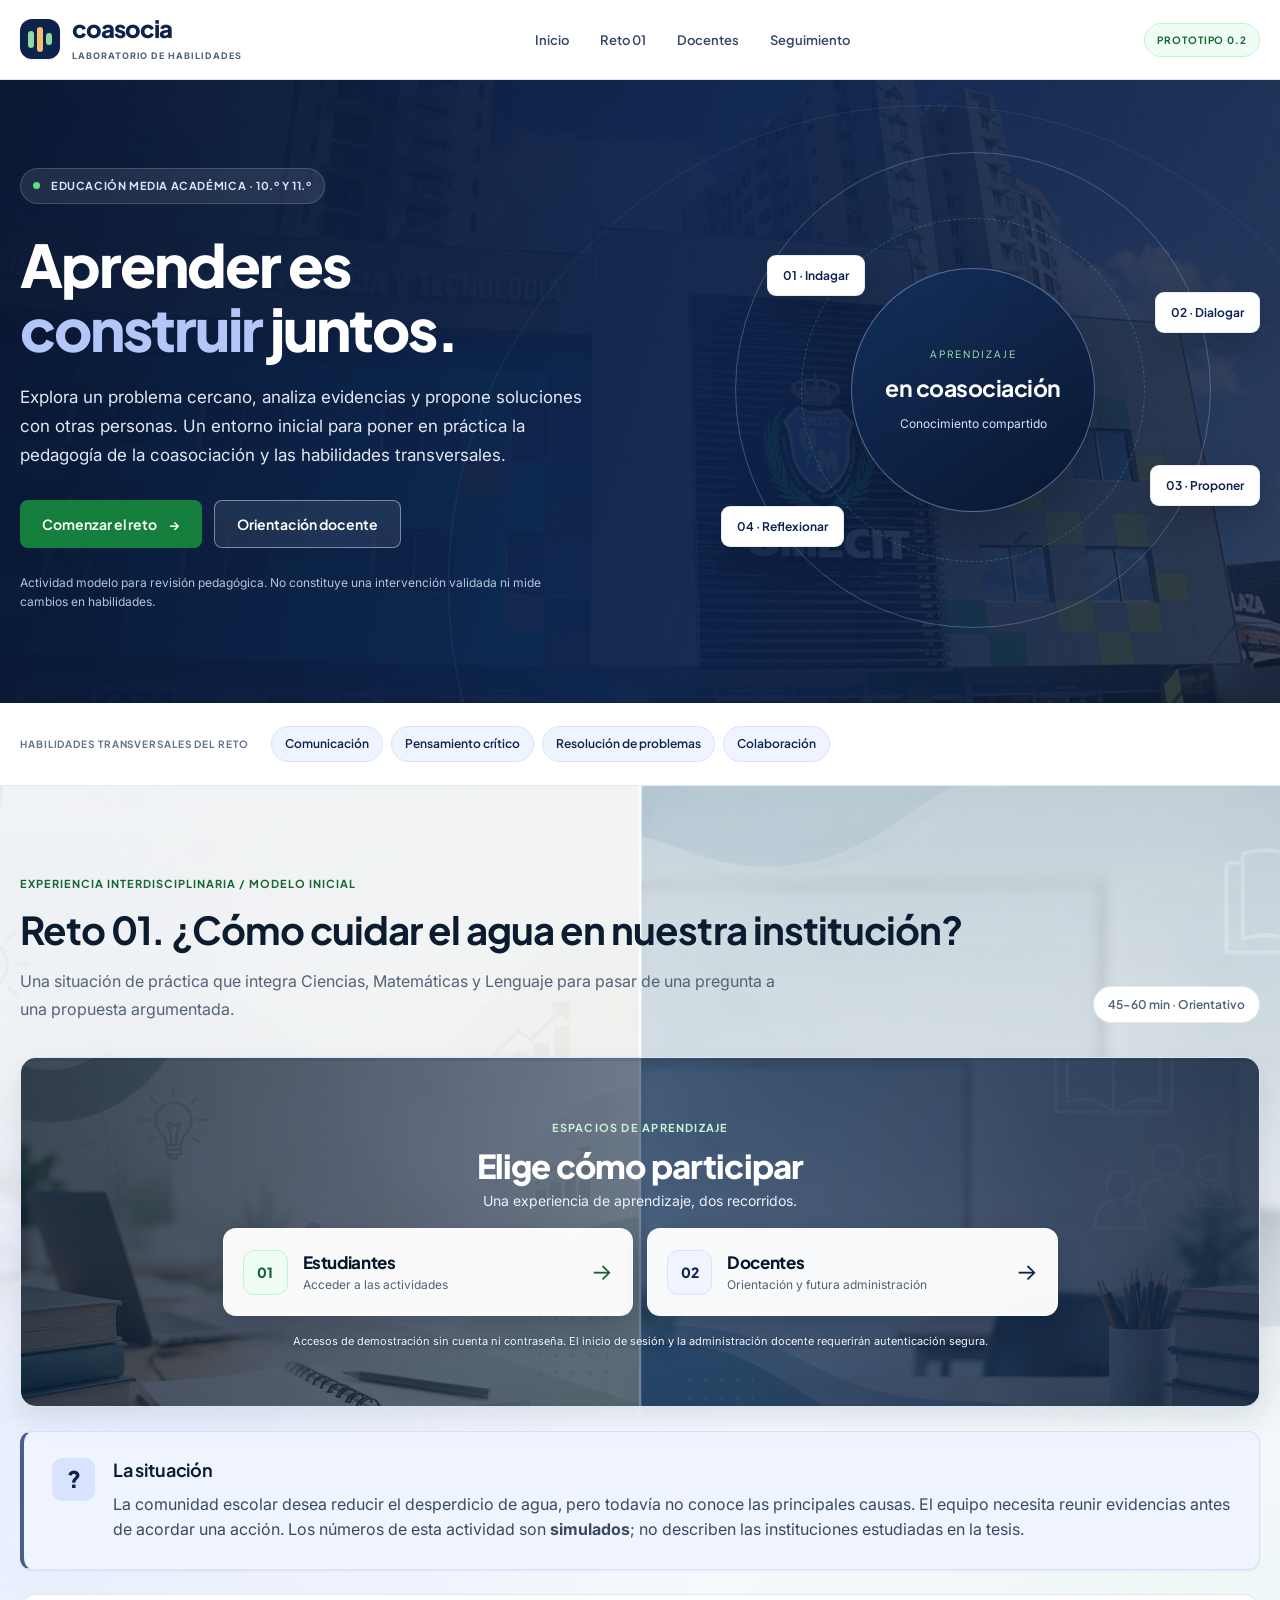
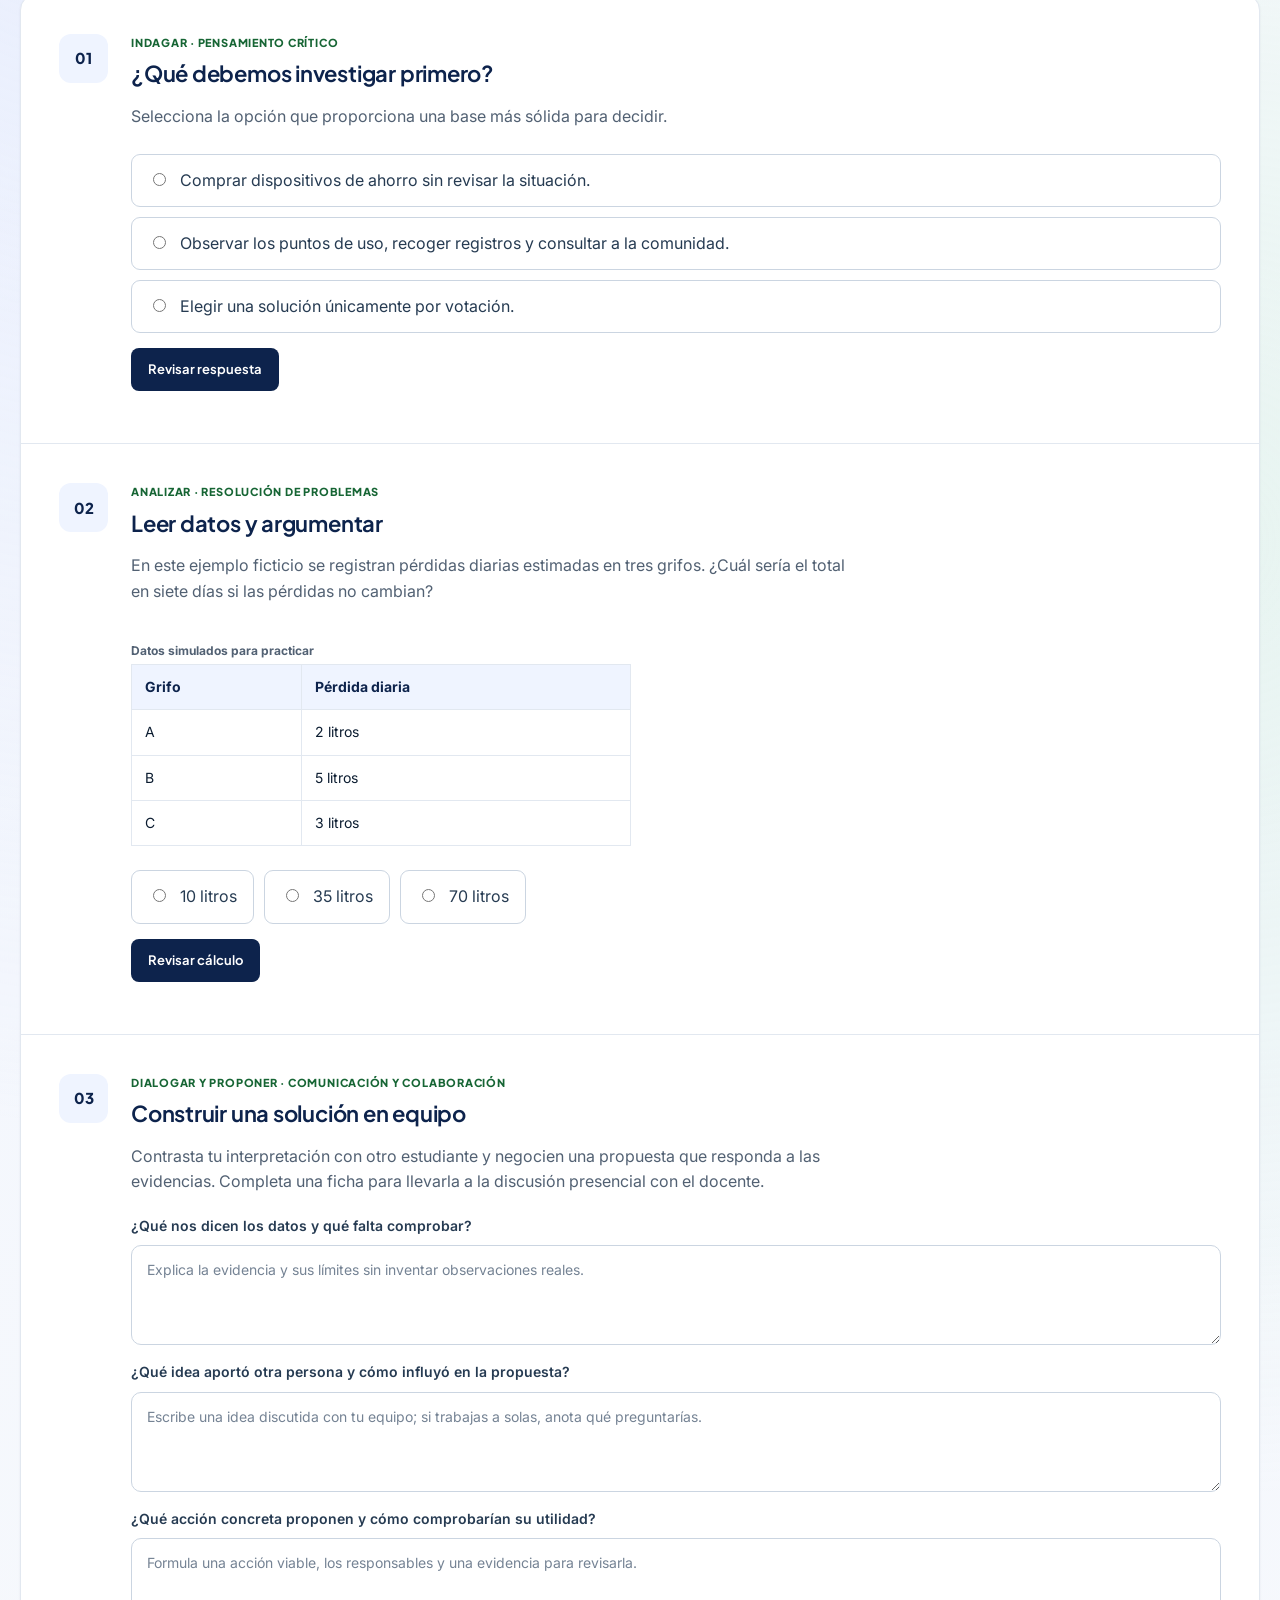
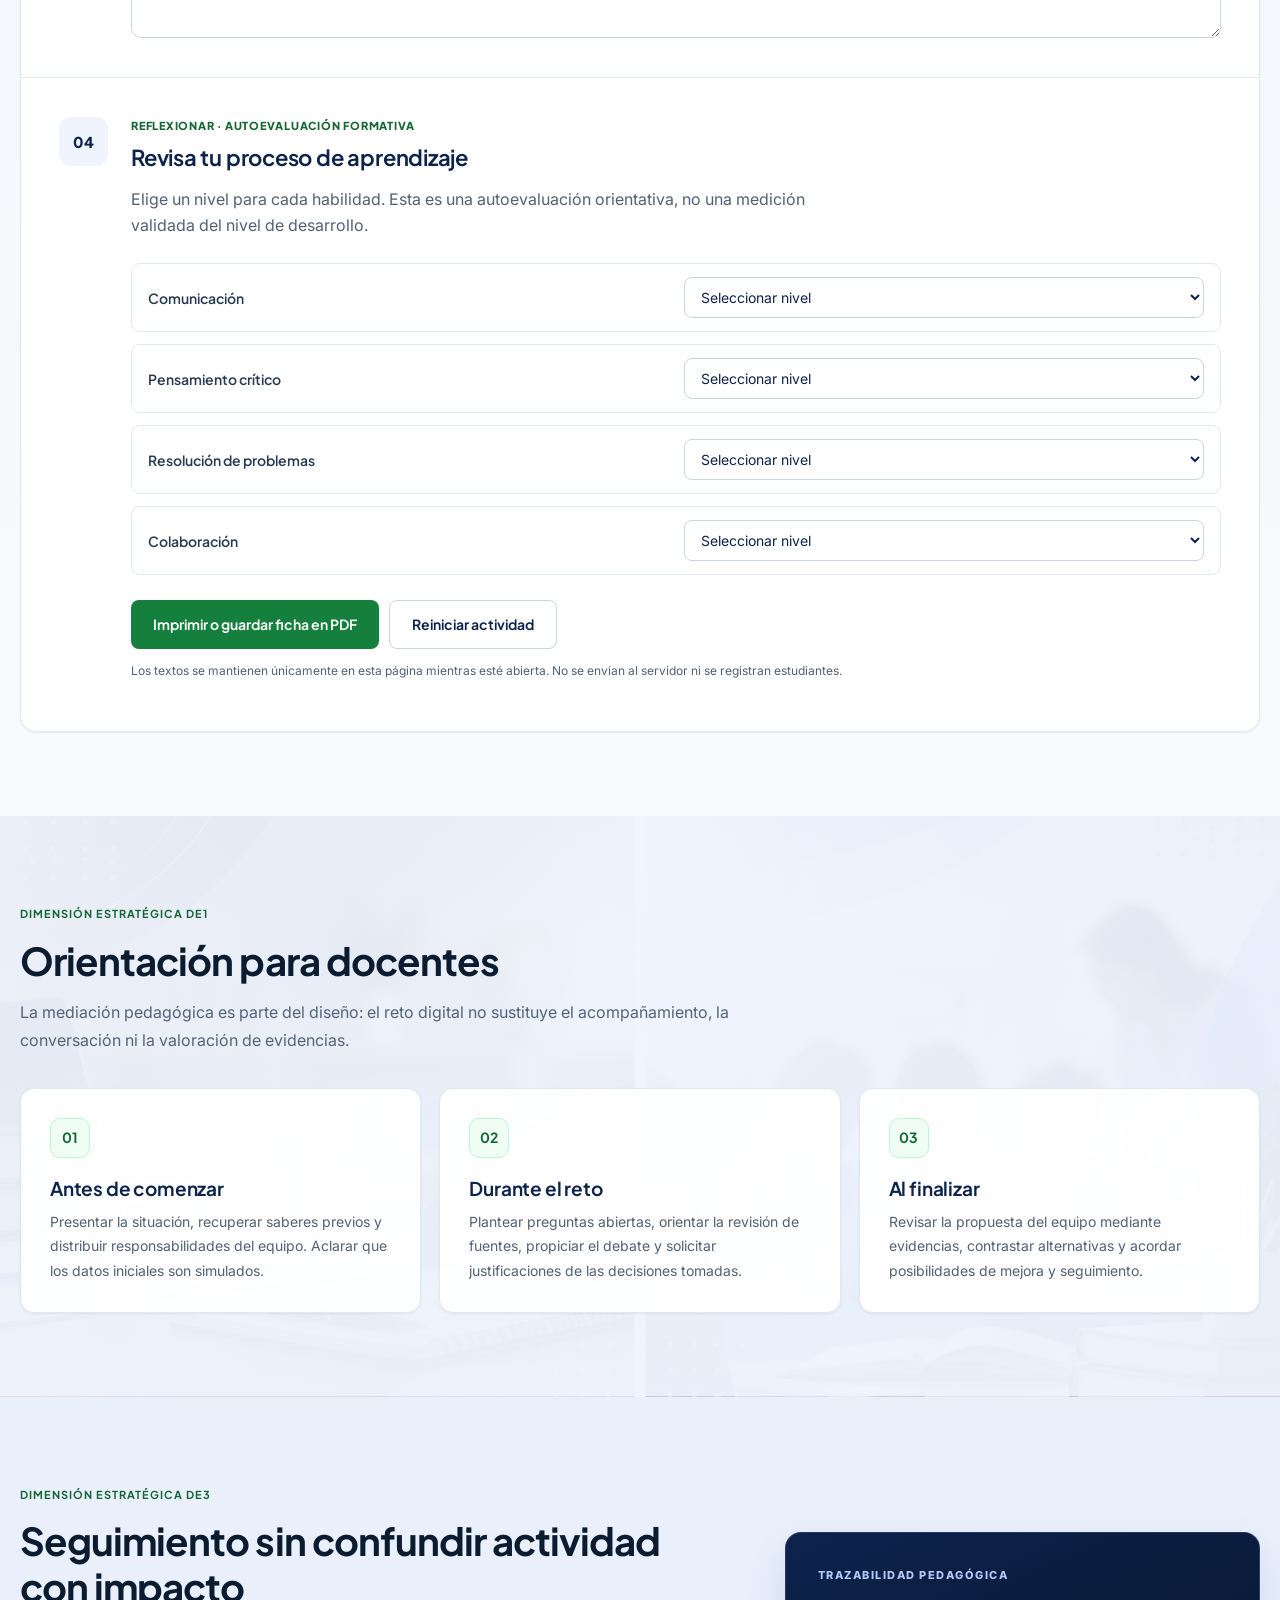
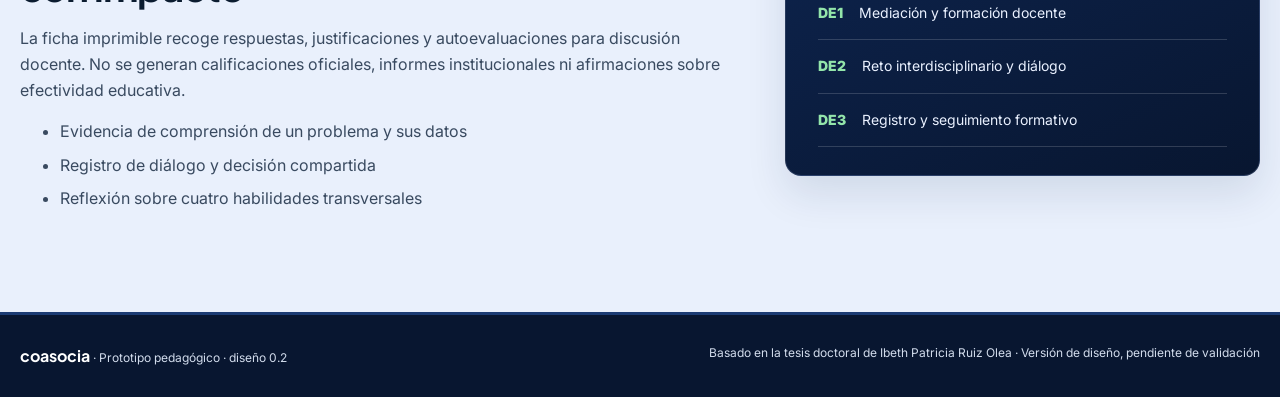
==== commit e70dfc75: "Agregar selector visual de estudiantes y docentes al banner del reto" ====
--- a/index.html
+++ b/index.html
@@ -49,7 +49,26 @@
 
     <section class="section challenge" id="reto" aria-labelledby="reto-title">
       <div class="section-lead"><div><span class="section-kicker">EXPERIENCIA INTERDISCIPLINARIA / MODELO INICIAL</span><h2 id="reto-title">Reto 01. ¿Cómo cuidar el agua en nuestra institución?</h2><p>Una situación de práctica que integra Ciencias, Matemáticas y Lenguaje para pasar de una pregunta a una propuesta argumentada.</p></div><span class="subject">45–60 min · Orientativo</span></div>
-      <div class="challenge-banner" aria-hidden="true"></div>
+      <div class="challenge-banner access-banner" aria-labelledby="access-title">
+        <div class="access-intro">
+          <span class="access-eyebrow">ESPACIOS DE APRENDIZAJE</span>
+          <h3 id="access-title">Elige cómo participar</h3>
+          <p>Una experiencia de aprendizaje, dos recorridos.</p>
+        </div>
+        <div class="access-choices" aria-label="Seleccionar recorrido">
+          <a class="access-card access-student" href="#paso-1" aria-label="Estudiantes: ir al reto didáctico">
+            <span class="access-card-mark" aria-hidden="true">01</span>
+            <span class="access-card-copy"><strong>Estudiantes</strong><span>Acceder a las actividades</span></span>
+            <span class="access-arrow" aria-hidden="true">→</span>
+          </a>
+          <a class="access-card access-teacher" href="#docentes" aria-label="Docentes: ver orientaciones para el reto">
+            <span class="access-card-mark" aria-hidden="true">02</span>
+            <span class="access-card-copy"><strong>Docentes</strong><span>Orientación y futura administración</span></span>
+            <span class="access-arrow" aria-hidden="true">→</span>
+          </a>
+        </div>
+        <p class="access-note">Accesos de demostración sin cuenta ni contraseña. El inicio de sesión y la administración docente requerirán autenticación segura.</p>
+      </div>
       <div class="scenario"><div class="scenario-icon">?</div><div><h3>La situación</h3><p>La comunidad escolar desea reducir el desperdicio de agua, pero todavía no conoce las principales causas. El equipo necesita reunir evidencias antes de acordar una acción. Los números de esta actividad son <strong>simulados</strong>; no describen las instituciones estudiadas en la tesis.</p></div></div>
       <div class="steps" aria-label="Secuencia de aprendizaje">
         <div class="step" id="paso-1"><div class="step-index">01</div><div class="step-body"><div class="step-label">INDAGAR · PENSAMIENTO CRÍTICO</div><h3>¿Qué debemos investigar primero?</h3><p>Selecciona la opción que proporciona una base más sólida para decidir.</p>
--- a/academic-horizon.css
+++ b/academic-horizon.css
@@ -239,3 +239,60 @@
 @media print{
   .challenge-banner,.challenge::before{display:none!important}
 }
+
+/* Selector de recorridos sobre la imagen existente del reto. */
+.access-banner{
+  min-height:350px;height:auto;display:flex;flex-direction:column;align-items:center;justify-content:center;
+  gap:17px;padding:30px clamp(18px,3.7vw,55px);isolation:isolate;
+  background-position:center 57%;text-align:center;
+}
+.access-banner::before{
+  content:"";position:absolute;inset:0;z-index:0;
+  background:linear-gradient(96deg,rgba(8,22,48,.68),rgba(13,35,76,.56) 50%,rgba(8,22,48,.68));
+  pointer-events:none;
+}
+.access-banner::after{z-index:1;background:linear-gradient(90deg,rgba(8,22,48,.12),transparent 50%,rgba(8,22,48,.12))}
+.access-banner > *{position:relative;z-index:2}
+.access-intro{color:#fff}
+.access-eyebrow{
+  font-family:var(--ah-font-display);font-weight:700;font-size:11px;letter-spacing:.11em;
+  color:#c7f4d4;text-transform:uppercase
+}
+.access-intro h3{
+  margin:7px 0 4px;font-family:var(--ah-font-display);font-size:clamp(23px,2.6vw,33px);
+  font-weight:800;line-height:1.18;letter-spacing:-.025em;color:#fff
+}
+.access-intro p{margin:0;color:#eaf1ff;font-size:14px;line-height:1.5}
+.access-choices{width:min(100%,835px);display:grid;grid-template-columns:repeat(2,minmax(0,1fr));gap:14px;text-align:left}
+.access-card{
+  display:flex;align-items:center;gap:15px;min-width:0;min-height:88px;padding:17px 19px;
+  text-decoration:none;color:#081630;background:rgba(255,255,255,.97);
+  border:1px solid rgba(255,255,255,.7);border-radius:13px;box-shadow:0 13px 26px rgba(8,22,48,.22);
+  transition:transform .18s,box-shadow .18s,border-color .18s
+}
+.access-card:hover,.access-card:focus-visible{
+  transform:translateY(-3px);border-color:#62df7d;box-shadow:0 19px 30px rgba(8,22,48,.27);
+  text-decoration:none
+}
+.access-card:focus-visible{outline:3px solid #62df7d;outline-offset:3px}
+.access-card-mark{
+  display:grid;place-items:center;flex:0 0 45px;width:45px;height:45px;
+  background:#f0fdf4;border:1px solid #bbf7d0;color:#166534;border-radius:11px;
+  font:800 14px var(--ah-font-display)
+}
+.access-teacher .access-card-mark{color:#0d234c;background:#eff4ff;border-color:#d9e2ff}
+.access-card-copy{display:flex;flex-direction:column;gap:3px;flex:1;min-width:0}
+.access-card-copy strong{font:750 17px/1.3 var(--ah-font-display);letter-spacing:-.02em}
+.access-card-copy span{font:400 12px/1.45 var(--ah-font-body);color:#526173}
+.access-arrow{font-size:23px;color:#166534;line-height:1;flex-shrink:0}
+.access-teacher .access-arrow{color:#0d234c}
+.access-note{max-width:880px;margin:0;color:#f1f5ff;font-size:11px;line-height:1.55;text-shadow:0 1px 4px rgba(8,22,48,.48)}
+@media(max-width:700px){
+  .access-banner{min-height:auto;padding:30px 19px;gap:15px}
+  .access-choices{grid-template-columns:1fr;gap:10px}
+  .access-card{min-height:76px;padding:13px 15px}
+  .access-intro p{font-size:13px}
+  .access-note{font-size:10.5px}
+}
+@media(prefers-reduced-motion:reduce){.access-card{transition:none}.access-card:hover{transform:none}}
+@media print{.access-banner{display:none!important}}
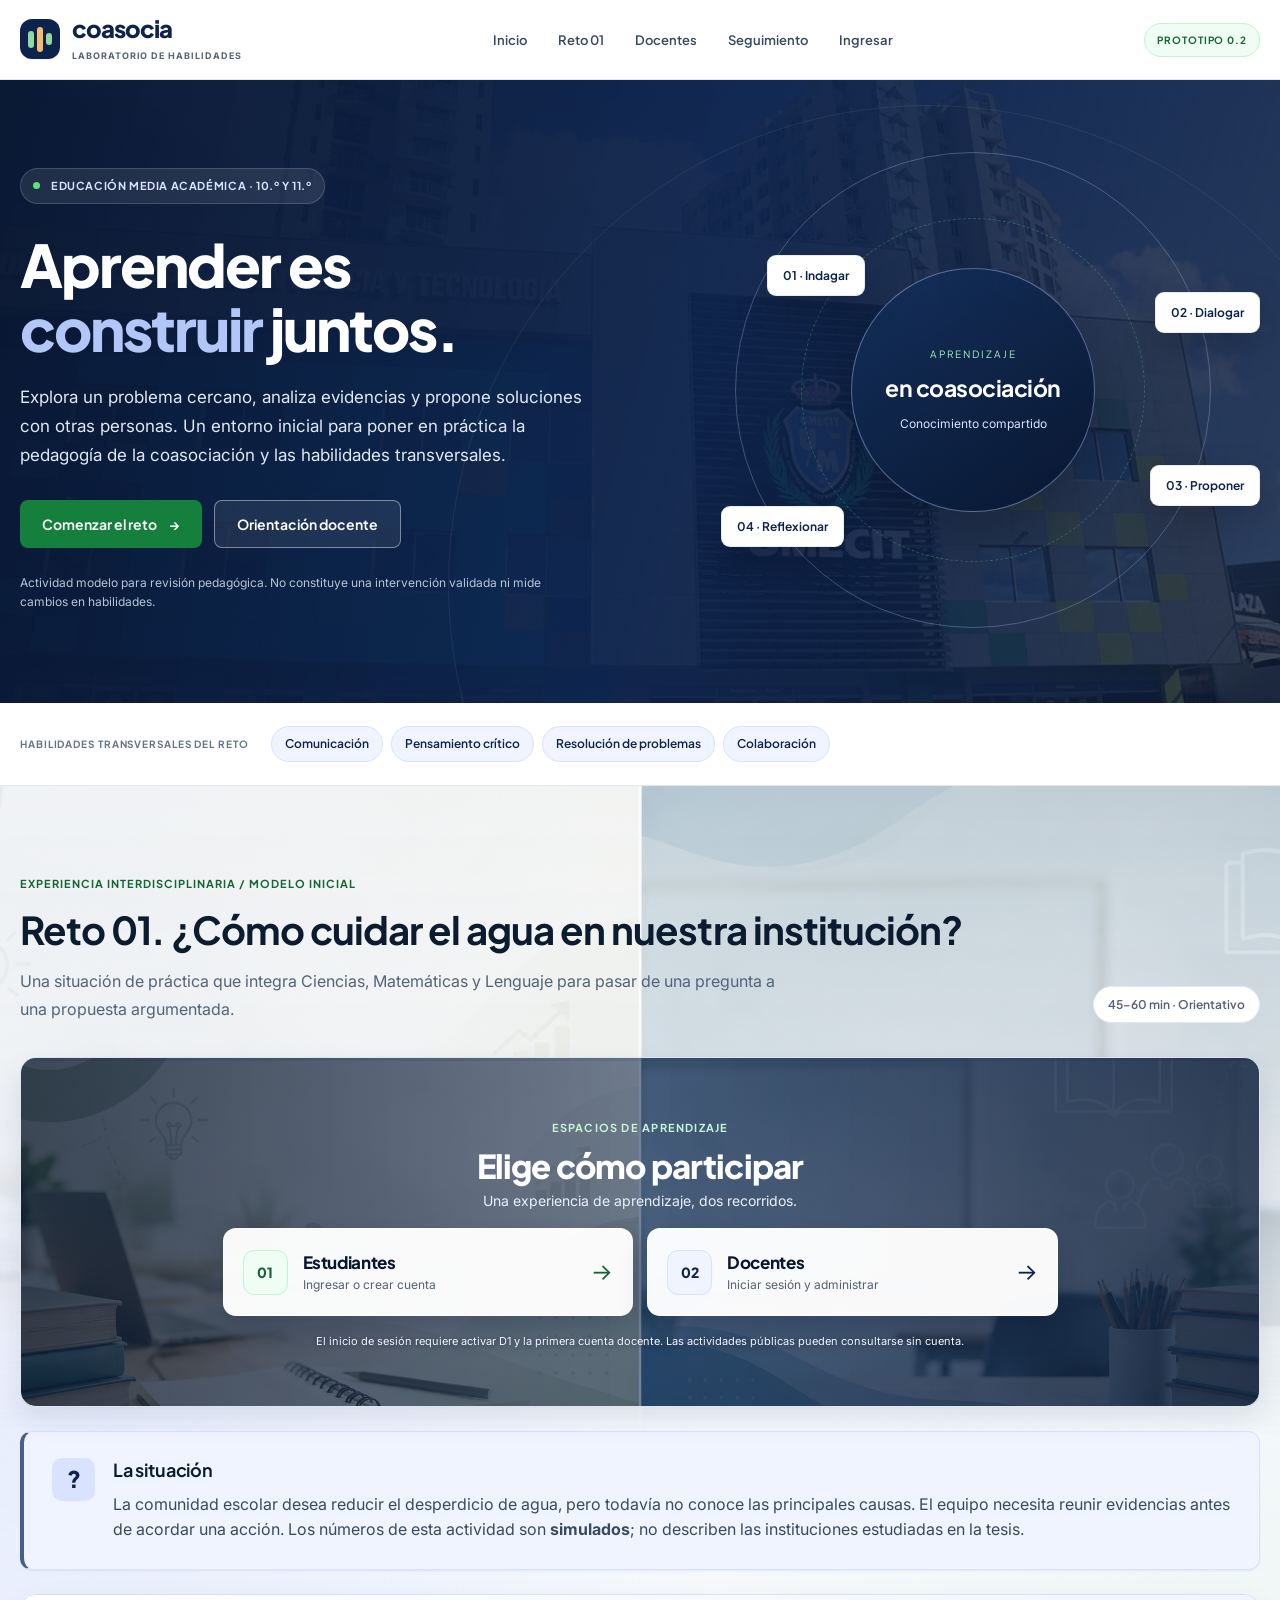
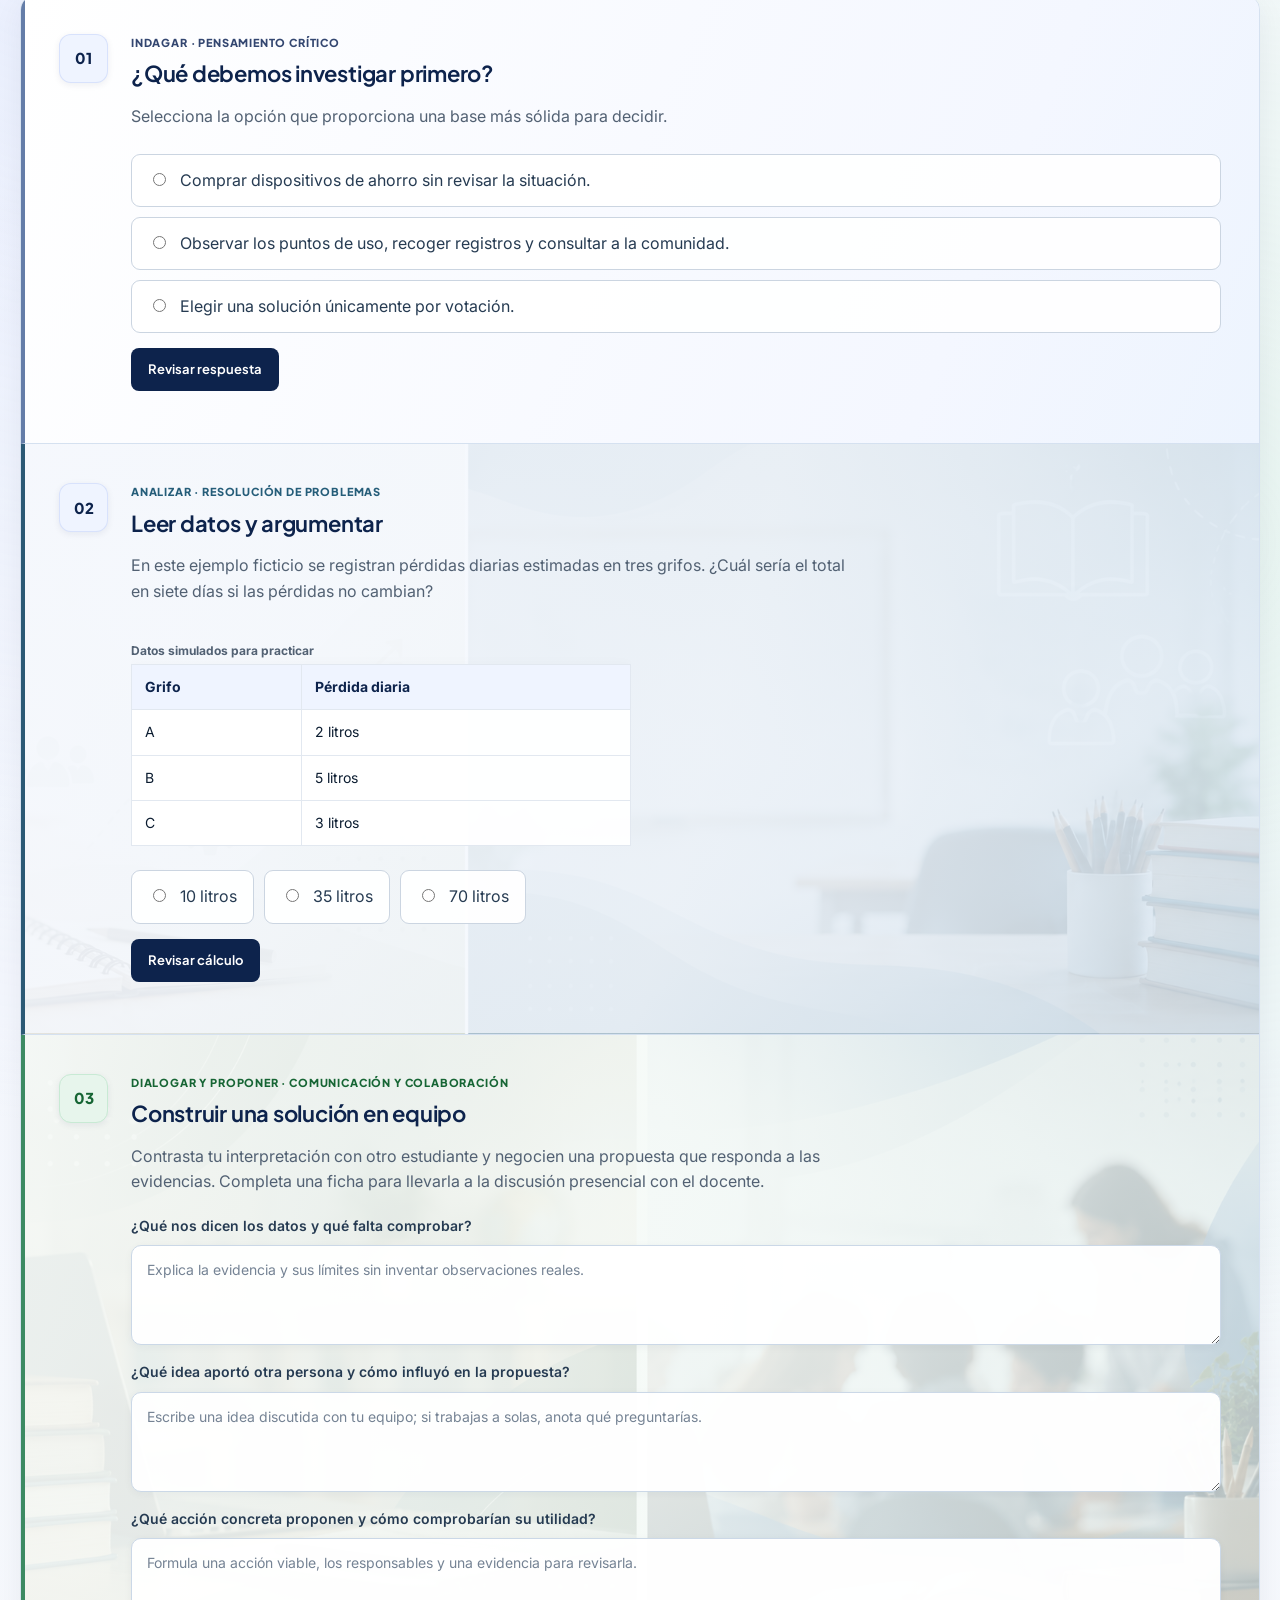
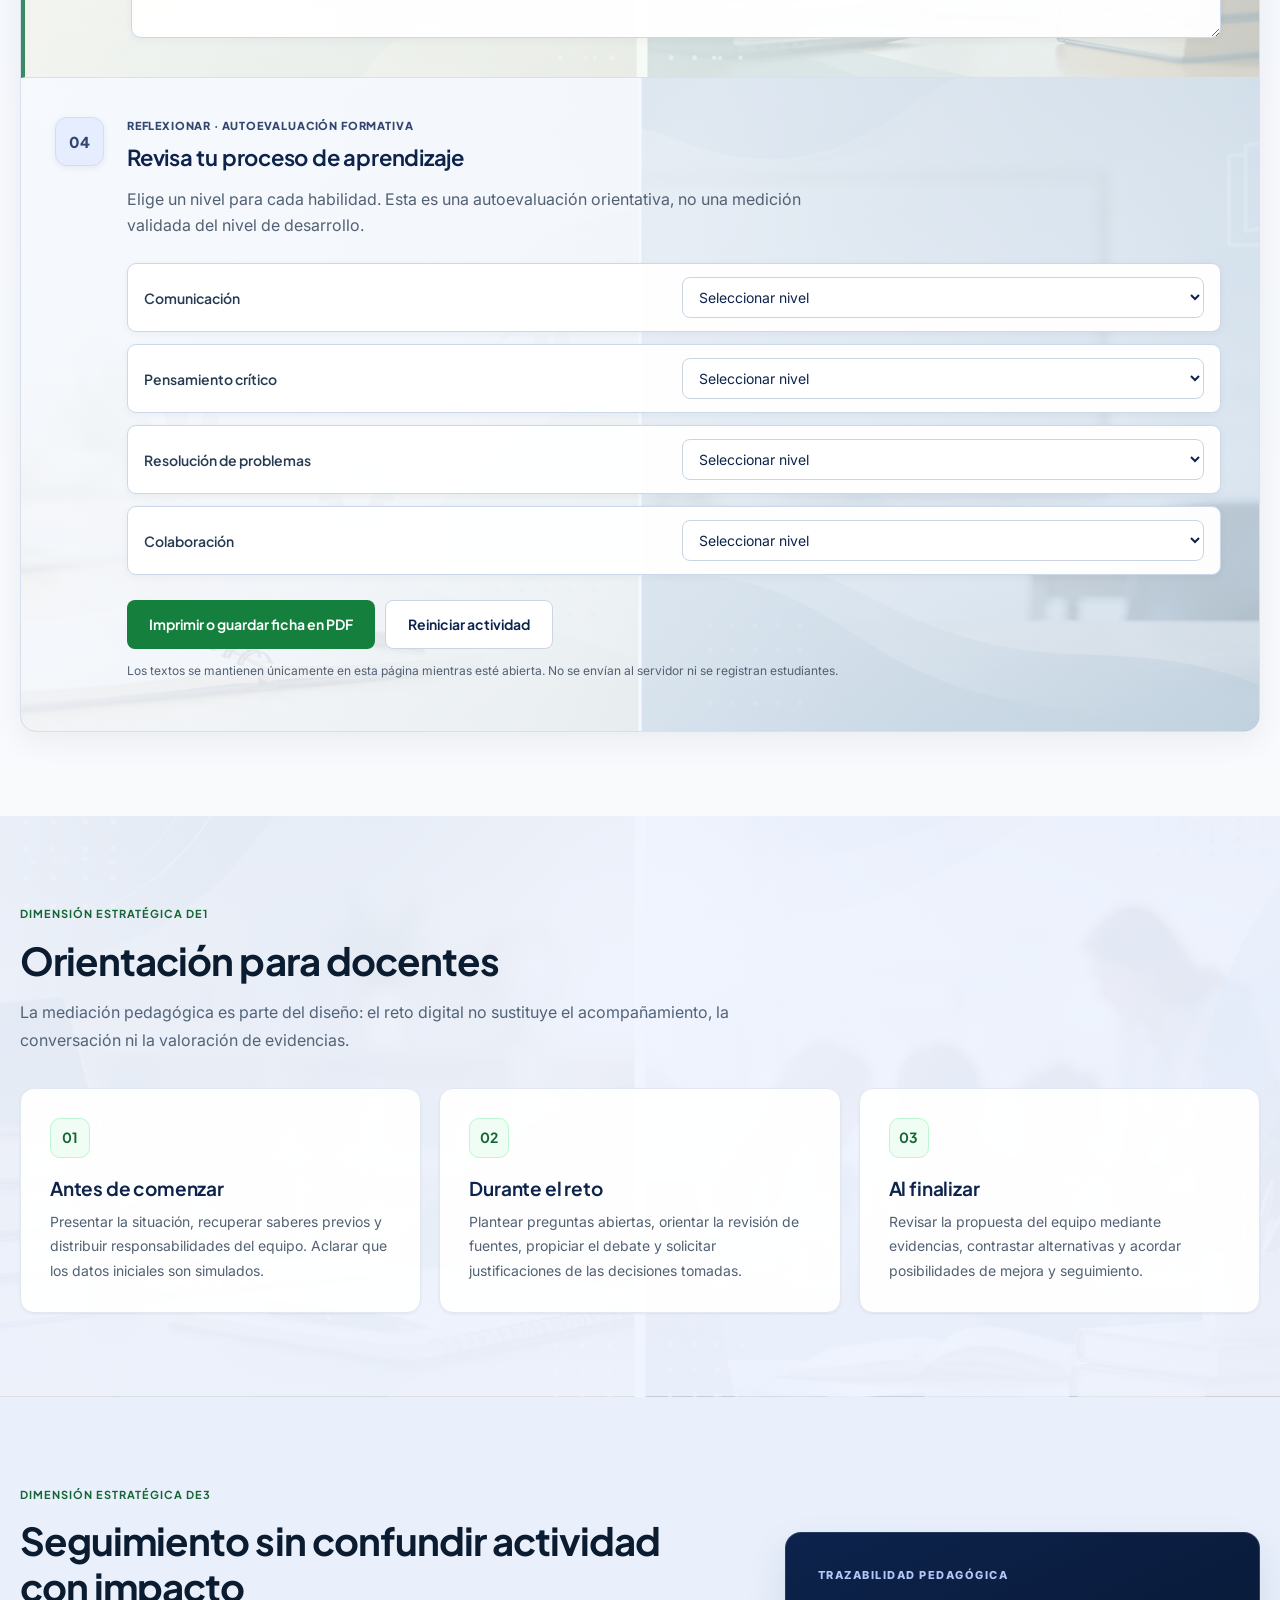
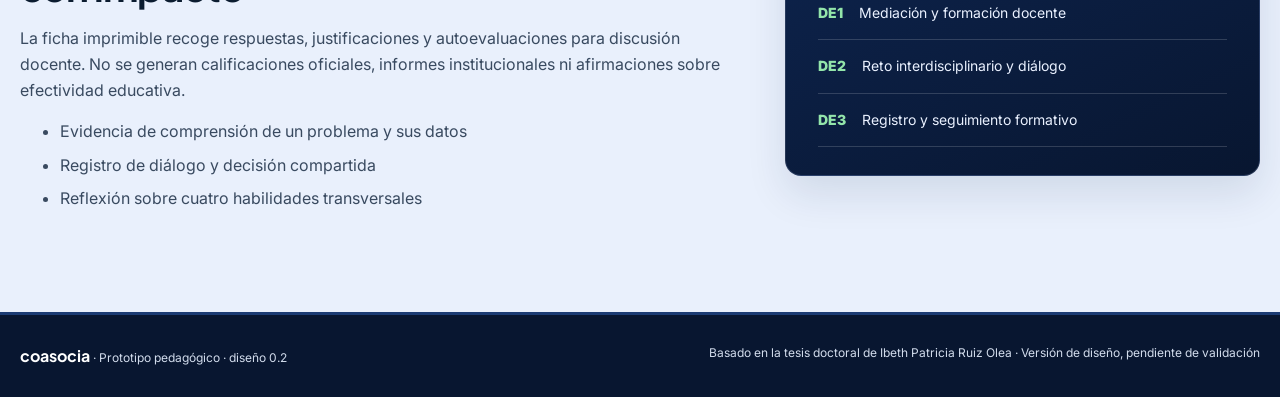
==== commit 6a068c23: "Diseñar ingreso por perfiles, panel docente y ruleta; mover imagen del reto 02 al fondo" ====
--- a/index.html
+++ b/index.html
@@ -21,7 +21,7 @@
       <div><strong>coasocia</strong><small>LABORATORIO DE HABILIDADES</small></div>
     </div>
     <nav aria-label="Secciones principales">
-      <a href="#inicio">Inicio</a><a href="#reto">Reto 01</a><a href="#docentes">Docentes</a><a href="#seguimiento">Seguimiento</a>
+      <a href="#inicio">Inicio</a><a href="#reto">Reto 01</a><a href="#docentes">Docentes</a><a href="#seguimiento">Seguimiento</a><a href="/acceso.html">Ingresar</a>
     </nav>
     <span class="version">PROTOTIPO 0.2</span>
   </header>
@@ -56,18 +56,18 @@
           <p>Una experiencia de aprendizaje, dos recorridos.</p>
         </div>
         <div class="access-choices" aria-label="Seleccionar recorrido">
-          <a class="access-card access-student" href="#paso-1" aria-label="Estudiantes: ir al reto didáctico">
+          <a class="access-card access-student" href="/acceso.html?rol=estudiante" aria-label="Estudiantes: ir al reto didáctico">
             <span class="access-card-mark" aria-hidden="true">01</span>
-            <span class="access-card-copy"><strong>Estudiantes</strong><span>Acceder a las actividades</span></span>
+            <span class="access-card-copy"><strong>Estudiantes</strong><span>Ingresar o crear cuenta</span></span>
             <span class="access-arrow" aria-hidden="true">→</span>
           </a>
-          <a class="access-card access-teacher" href="#docentes" aria-label="Docentes: ver orientaciones para el reto">
+          <a class="access-card access-teacher" href="/acceso.html?rol=docente" aria-label="Docentes: ver orientaciones para el reto">
             <span class="access-card-mark" aria-hidden="true">02</span>
-            <span class="access-card-copy"><strong>Docentes</strong><span>Orientación y futura administración</span></span>
+            <span class="access-card-copy"><strong>Docentes</strong><span>Iniciar sesión y administrar</span></span>
             <span class="access-arrow" aria-hidden="true">→</span>
           </a>
         </div>
-        <p class="access-note">Accesos de demostración sin cuenta ni contraseña. El inicio de sesión y la administración docente requerirán autenticación segura.</p>
+        <p class="access-note">El inicio de sesión requiere activar D1 y la primera cuenta docente. Las actividades públicas pueden consultarse sin cuenta.</p>
       </div>
       <div class="scenario"><div class="scenario-icon">?</div><div><h3>La situación</h3><p>La comunidad escolar desea reducir el desperdicio de agua, pero todavía no conoce las principales causas. El equipo necesita reunir evidencias antes de acordar una acción. Los números de esta actividad son <strong>simulados</strong>; no describen las instituciones estudiadas en la tesis.</p></div></div>
       <div class="steps" aria-label="Secuencia de aprendizaje">
--- a/academic-horizon.css
+++ b/academic-horizon.css
@@ -296,3 +296,165 @@
 }
 @media(prefers-reduced-motion:reduce){.access-card{transition:none}.access-card:hover{transform:none}}
 @media print{.access-banner{display:none!important}}
+
+/* Coasocia: tarjetas de actividades con identidad visual interior v0.3 */
+/* El fondo con fotografías antes quedaba oculto detrás del gran panel blanco. */
+.steps{
+  background:#f6f8fc;
+  border-color:#d5e1f0;
+  box-shadow:0 9px 30px rgba(13,35,76,.06);
+}
+.step{
+  position:relative;
+  overflow:hidden;
+  isolation:isolate;
+  border-bottom-color:#d5e1f0;
+  border-left:4px solid transparent;
+  padding-left:34px;
+}
+#paso-1{
+  background:linear-gradient(112deg,#fff 0%,#f4f7ff 75%,#edf4fe 100%);
+  border-left-color:#647da8;
+}
+#paso-2{
+  background:linear-gradient(112deg,#f4f8fd 0%,#eef4fc 73%,#e6eef8 100%);
+  border-left-color:#2b5975;
+}
+#paso-3{
+  background:linear-gradient(112deg,#fff 0%,#f3f8f5 77%,#e8f4ee 100%);
+  border-left-color:#3c8a63;
+}
+#paso-4{
+  background:linear-gradient(112deg,#f0f5ff 0%,#f5f8fe 70%,#fff 100%);
+  border-left-color:#7185bb;
+}
+.step-index{
+  box-shadow:0 2px 7px rgba(13,35,76,.07);
+  border:1px solid rgba(179,198,248,.4);
+}
+.step-label{letter-spacing:.075em}
+#paso-1 .step-label{color:#334670}
+#paso-2 .step-label{color:#255d79}
+#paso-3 .step-label{color:#166534}
+#paso-4 .step-label{color:#334670}
+.quiz label{background:rgba(255,255,255,.94)}
+.quiz label:has(input:checked){background:#f0fdf4}
+.data-table-wrap{position:relative}
+.data-table-wrap table{
+  box-shadow:0 3px 15px rgba(13,35,76,.035);
+}
+.fields textarea{
+  background:rgba(255,255,255,.96);
+  box-shadow:0 1px 3px rgba(13,35,76,.035);
+}
+.rubric-row{
+  background:rgba(255,255,255,.94);
+  box-shadow:0 1px 2px rgba(13,35,76,.025)
+}
+/* La ilustración ocupa el espacio vacío a la derecha de los datos, sin cubrir ejercicios. */
+@media(min-width:1220px){
+  #paso-2 .step-body{position:relative}
+  #paso-2 .step-body::after{
+    content:"";
+    position:absolute;
+    top:138px;
+    right:0;
+    width:31%;
+    height:245px;
+    border:1px solid rgba(197,211,230,.7);
+    border-radius:14px;
+    box-shadow:0 12px 30px rgba(13,35,76,.08);
+    background-image:
+      linear-gradient(180deg,rgba(247,250,255,.07),rgba(13,35,76,.11)),
+      url("assets/imagenes/fondos/Split-Panel Learning Workspace Banner-2.png");
+    background-size:cover;
+    background-position:right center;
+    pointer-events:none;
+    opacity:.78;
+  }
+}
+@media(max-width:700px){
+  .step{padding-left:16px;border-left-width:3px}
+  #paso-2 .step-body::after{display:none}
+}
+/* La ficha impresa debe permanecer sobre blanco y evitar imágenes decorativas. */
+@media print{
+  .steps,.step,#paso-1,#paso-2,#paso-3,#paso-4{
+    background:#fff!important;
+    border-left:0!important;
+    box-shadow:none!important;
+  }
+  #paso-2 .step-body::after{display:none!important}
+}
+
+
+/* Coasocia: fondos fotográficos de apoyo para actividades 03 y 04 · v0.4
+   Fotografías existentes en el repositorio, preservando el contraste del formulario. */
+#paso-3{
+  background-color:#f3f8f5;
+  background-image:
+    linear-gradient(105deg,rgba(250,253,251,.93) 0%,rgba(245,250,247,.89) 43%,rgba(241,249,245,.73) 100%),
+    url("assets/imagenes/fondos/Dual Educational Study and Teaching Scenes-1.png");
+  background-position:center,center 48%;
+  background-size:cover;
+  background-repeat:no-repeat;
+}
+#paso-4{
+  background-color:#eff4fd;
+  background-image:
+    linear-gradient(105deg,rgba(247,250,255,.94) 0%,rgba(244,248,255,.87) 50%,rgba(231,241,252,.71) 100%),
+    url("assets/imagenes/fondos/Split-Panel Learning Workspace Banner-2.png");
+  background-position:center,center 60%;
+  background-size:cover;
+  background-repeat:no-repeat;
+}
+#paso-3 .fields textarea,
+#paso-4 .rubric-row{
+  background:rgba(255,255,255,.97);
+  border-color:#cbd8e7;
+  box-shadow:0 2px 8px rgba(13,35,76,.045);
+}
+#paso-3 .step-index{background:#e7f5ec;color:#166534;border-color:#c8ead4}
+#paso-4 .step-index{background:#e5edff;color:#334670;border-color:#cfdefc}
+@media(max-width:700px){
+  #paso-3{
+    background-image:
+      linear-gradient(90deg,rgba(250,253,251,.92),rgba(247,252,249,.82)),
+      url("assets/imagenes/fondos/Dual Educational Study and Teaching Scenes-1.png");
+    background-position:center,right center;
+  }
+  #paso-4{
+    background-image:
+      linear-gradient(90deg,rgba(247,250,255,.93),rgba(237,245,255,.83)),
+      url("assets/imagenes/fondos/Split-Panel Learning Workspace Banner-2.png");
+    background-position:center,right center;
+  }
+}
+@media print{
+  #paso-3,#paso-4{background:#fff!important}
+  #paso-3 .fields textarea,#paso-4 .rubric-row{background:#fff!important;box-shadow:none!important}
+}
+
+
+/* Actividad 02: fotografía como fondo completo y no como tarjeta lateral · v0.5 */
+#paso-2{
+  background-color:#eef4fc;
+  background-image:
+    linear-gradient(105deg,rgba(246,249,255,.94) 0%,rgba(244,248,253,.90) 55%,rgba(233,243,252,.76) 100%),
+    url("assets/imagenes/fondos/Split-Panel Learning Workspace Banner-2.png");
+  background-size:cover;
+  background-position:center,right center;
+  background-repeat:no-repeat;
+}
+#paso-2 .step-body::after{display:none!important}
+#paso-2 .data-table-wrap table{background:rgba(255,255,255,.97)}
+#paso-2 .quiz label{background:rgba(255,255,255,.96)}
+@media(max-width:700px){
+ #paso-2{
+  background-image:
+   linear-gradient(90deg,rgba(246,249,255,.94),rgba(239,247,255,.88)),
+   url("assets/imagenes/fondos/Split-Panel Learning Workspace Banner-2.png");
+  background-position:center,right center
+ }
+}
+@media print{#paso-2{background:#fff!important}}
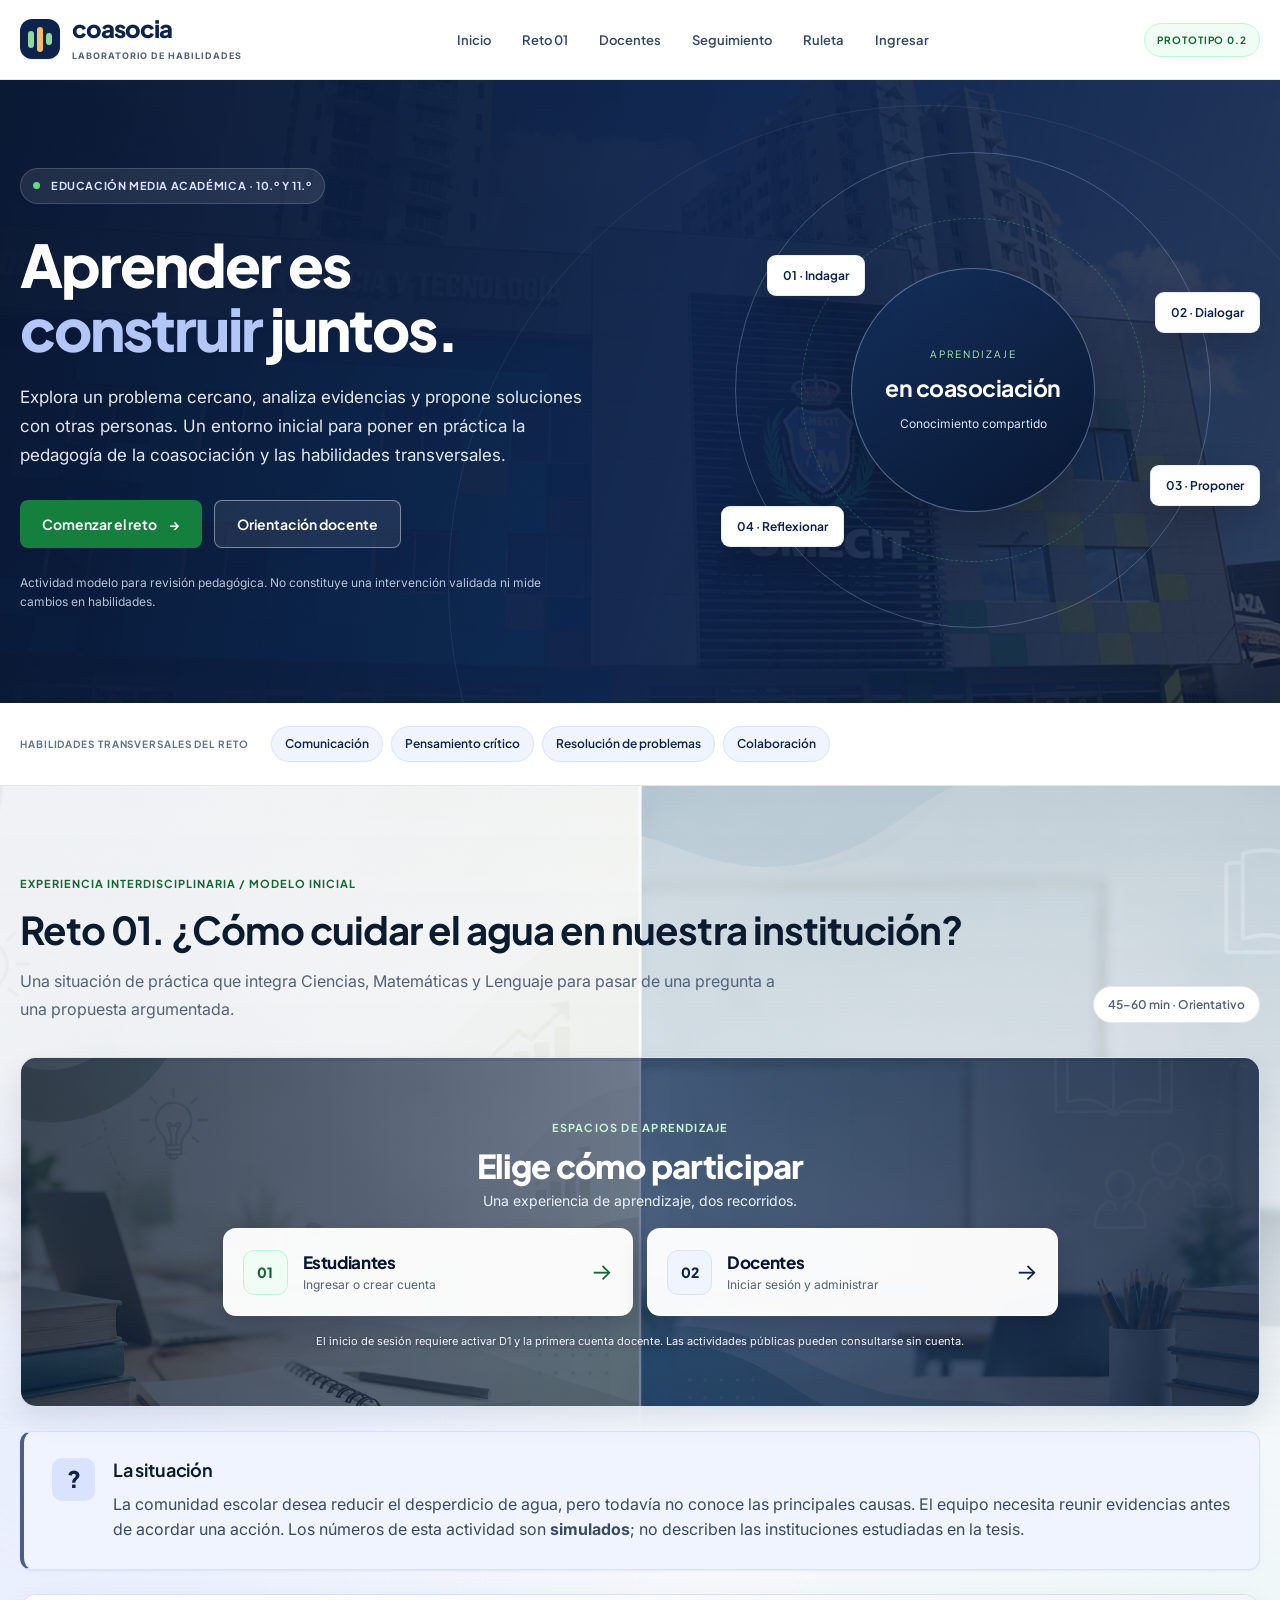
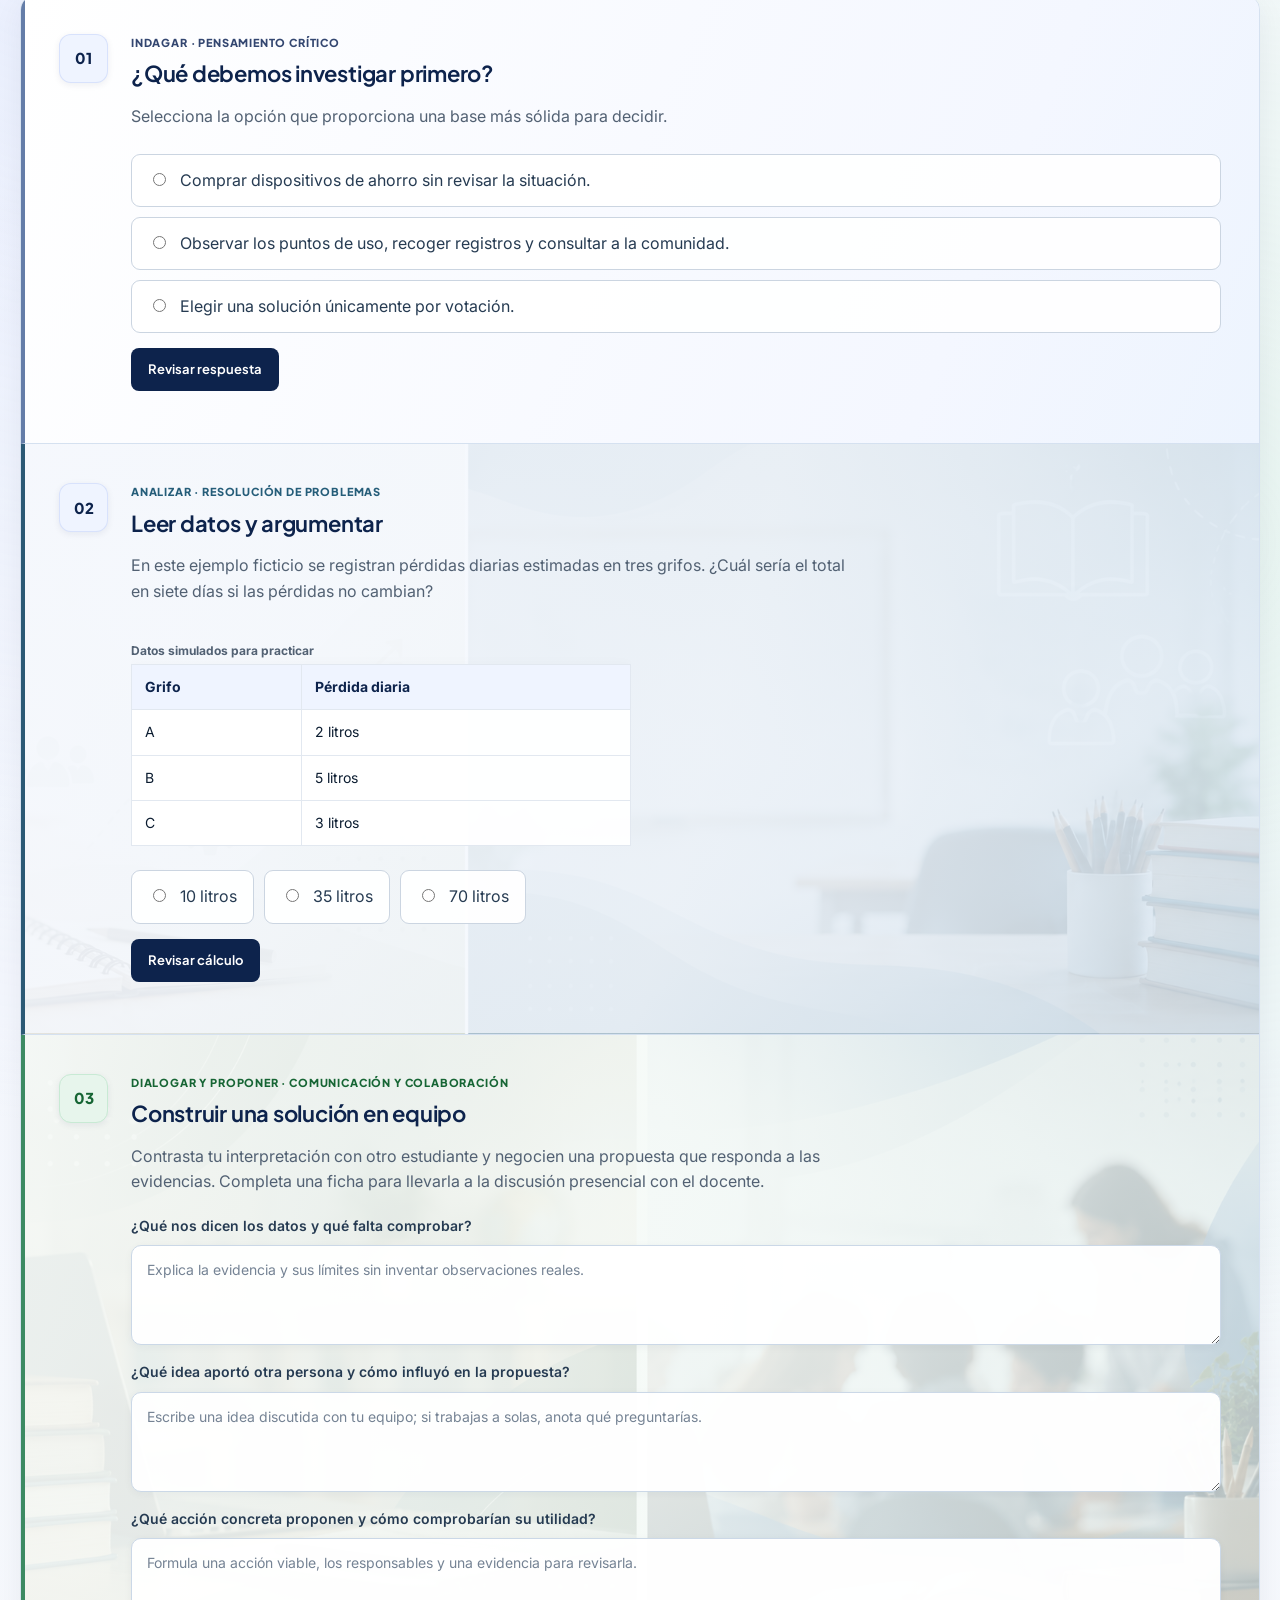
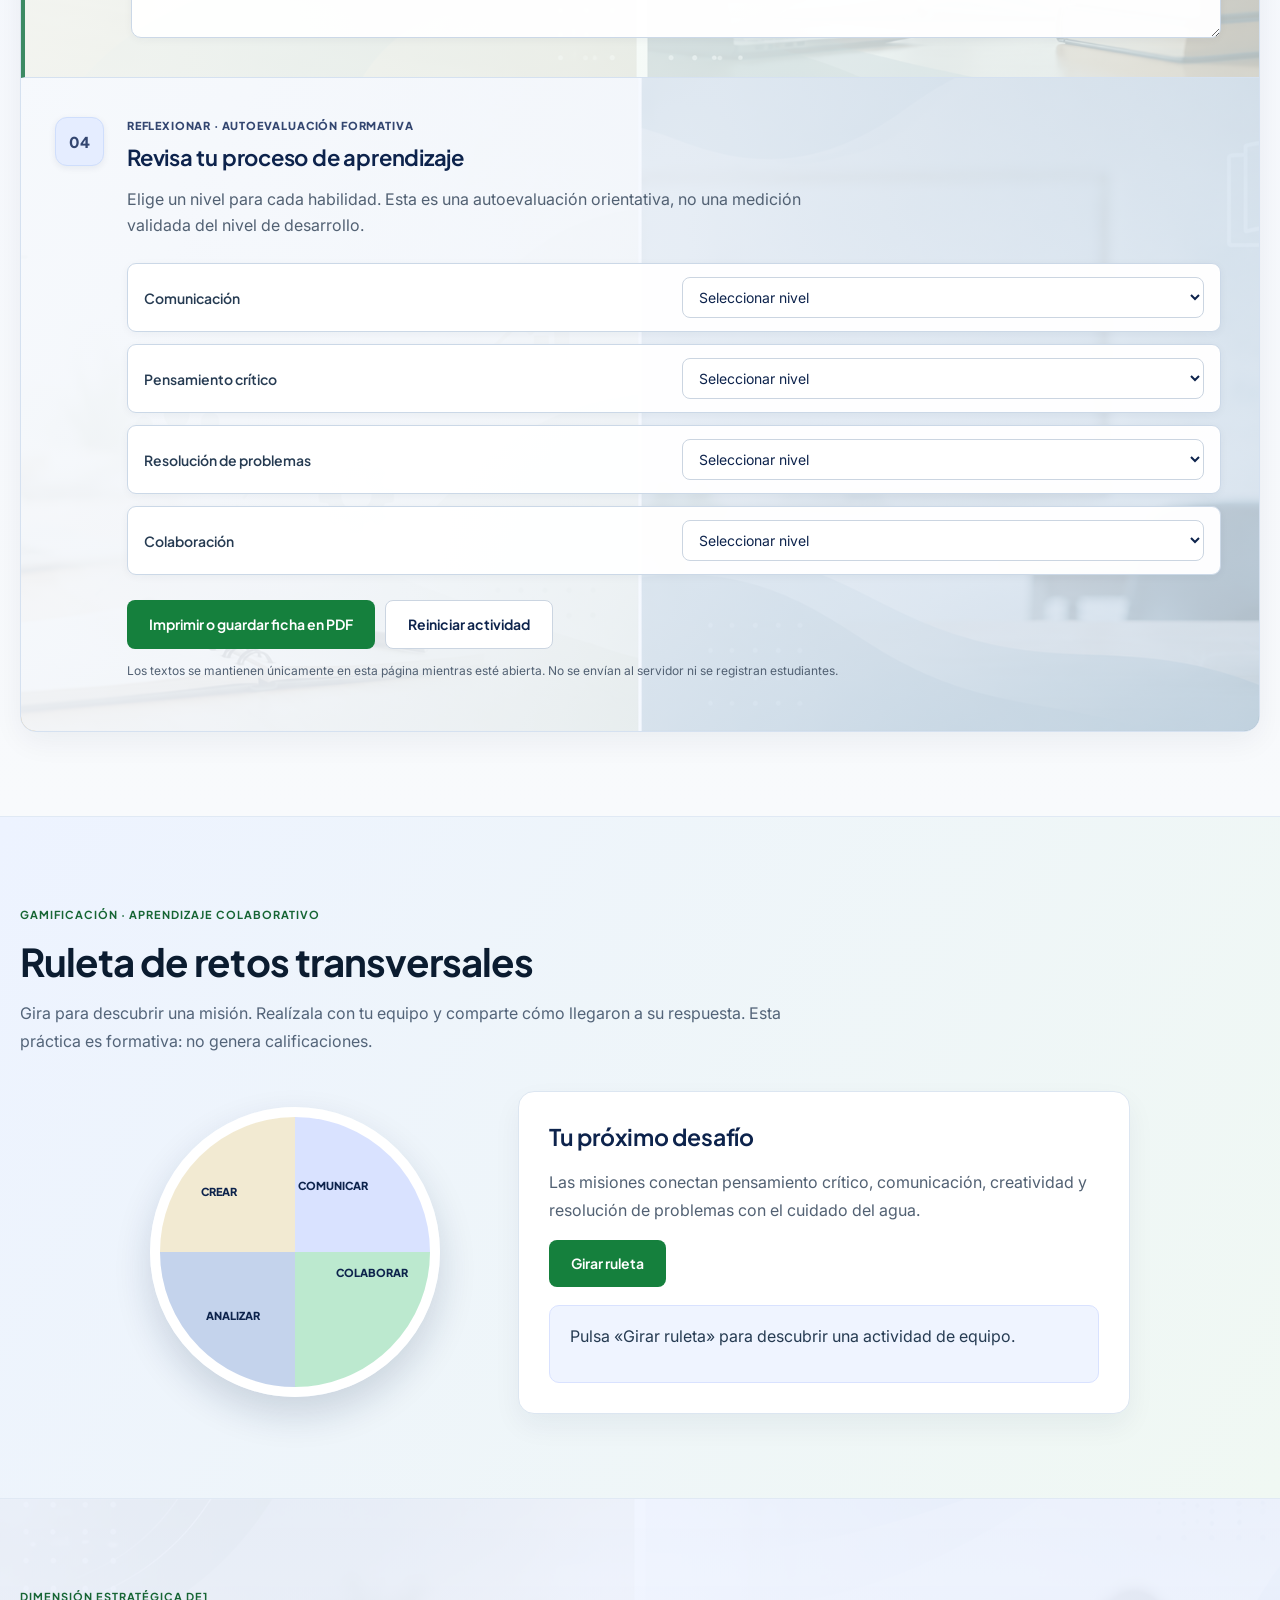
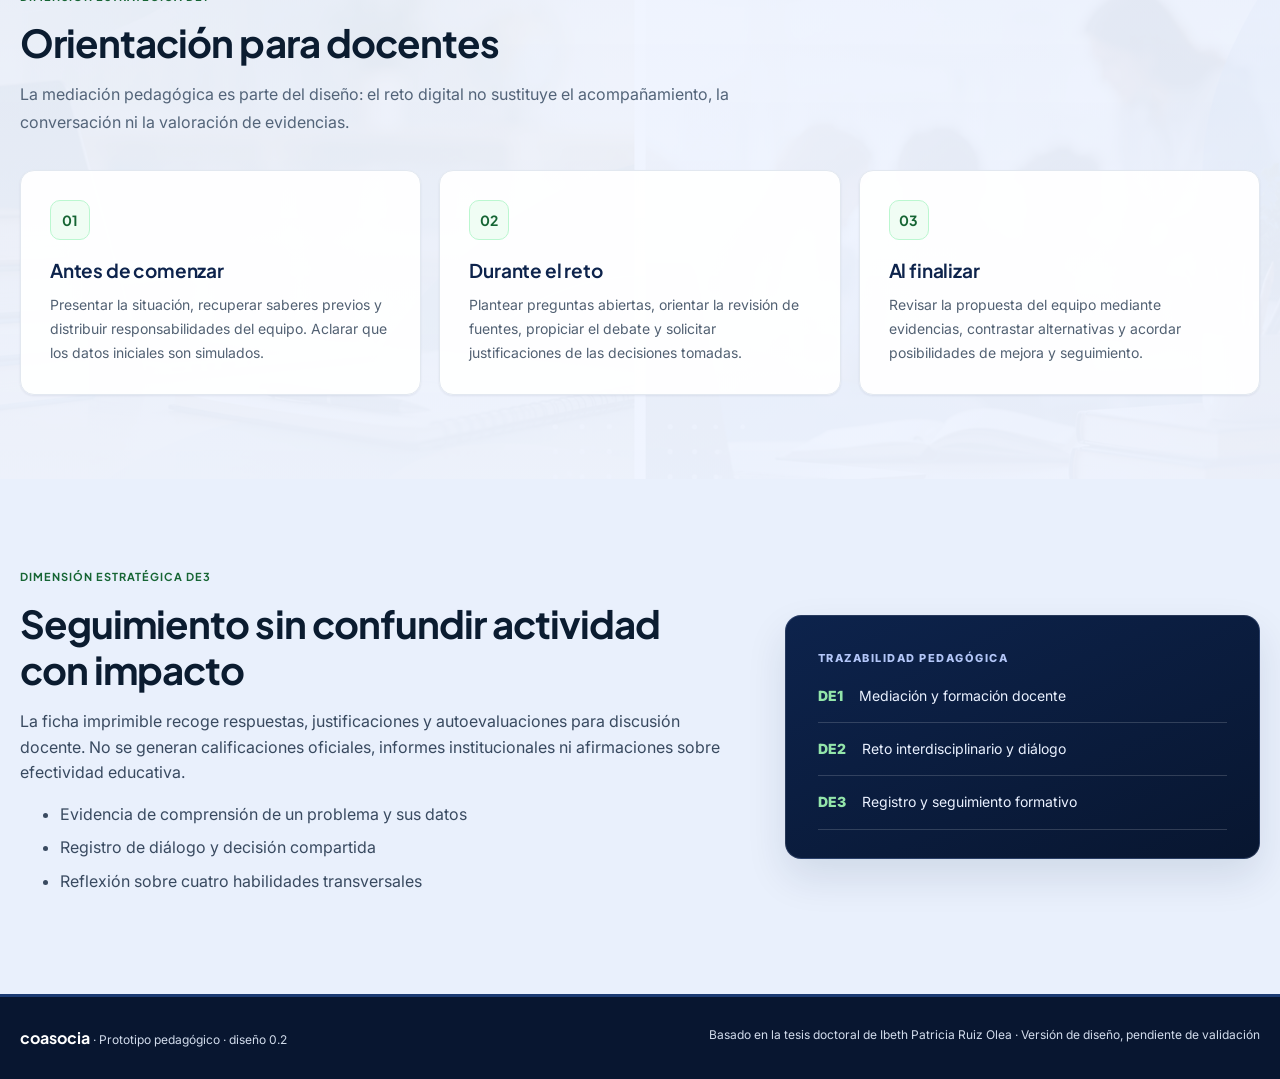
==== commit 9493a56a: "Agregar ruleta de aprendizaje visible sin iniciar sesión" ====
--- a/index.html
+++ b/index.html
@@ -21,7 +21,7 @@
       <div><strong>coasocia</strong><small>LABORATORIO DE HABILIDADES</small></div>
     </div>
     <nav aria-label="Secciones principales">
-      <a href="#inicio">Inicio</a><a href="#reto">Reto 01</a><a href="#docentes">Docentes</a><a href="#seguimiento">Seguimiento</a><a href="/acceso.html">Ingresar</a>
+      <a href="#inicio">Inicio</a><a href="#reto">Reto 01</a><a href="#docentes">Docentes</a><a href="#seguimiento">Seguimiento</a><a href="#ruleta">Ruleta</a><a href="/acceso.html">Ingresar</a>
     </nav>
     <span class="version">PROTOTIPO 0.2</span>
   </header>
@@ -91,6 +91,16 @@
       </div>
     </section>
 
+    <section class="section game-section" id="ruleta" aria-labelledby="game-title">
+      <div class="section-lead"><div><span class="section-kicker">GAMIFICACIÓN · APRENDIZAJE COLABORATIVO</span>
+        <h2 id="game-title">Ruleta de retos transversales</h2>
+        <p>Gira para descubrir una misión. Realízala con tu equipo y comparte cómo llegaron a su respuesta. Esta práctica es formativa: no genera calificaciones.</p></div></div>
+      <div class="game-grid"><div class="game-wheel" aria-hidden="true"><span>COMUNICAR</span><span>COLABORAR</span><span>ANALIZAR</span><span>CREAR</span></div>
+      <div class="game-panel"><h3>Tu próximo desafío</h3><p>Las misiones conectan pensamiento crítico, comunicación, creatividad y resolución de problemas con el cuidado del agua.</p>
+      <button class="button primary" type="button" id="game-spin">Girar ruleta</button>
+      <p id="game-result" class="game-result" role="status" aria-live="polite">Pulsa «Girar ruleta» para descubrir una actividad de equipo.</p></div></div>
+    </section>
+
     <section class="section teacher-section" id="docentes"><div class="section-lead"><div><span class="section-kicker">DIMENSIÓN ESTRATÉGICA DE1</span><h2>Orientación para docentes</h2><p>La mediación pedagógica es parte del diseño: el reto digital no sustituye el acompañamiento, la conversación ni la valoración de evidencias.</p></div></div>
       <div class="teacher-grid"><article><div class="card-number">01</div><h3>Antes de comenzar</h3><p>Presentar la situación, recuperar saberes previos y distribuir responsabilidades del equipo. Aclarar que los datos iniciales son simulados.</p></article><article><div class="card-number">02</div><h3>Durante el reto</h3><p>Plantear preguntas abiertas, orientar la revisión de fuentes, propiciar el debate y solicitar justificaciones de las decisiones tomadas.</p></article><article><div class="card-number">03</div><h3>Al finalizar</h3><p>Revisar la propuesta del equipo mediante evidencias, contrastar alternativas y acordar posibilidades de mejora y seguimiento.</p></article></div>
     </section>
--- a/academic-horizon.css
+++ b/academic-horizon.css
@@ -458,3 +458,19 @@
  }
 }
 @media print{#paso-2{background:#fff!important}}
+
+
+/* Ruleta formativa pública, accesible aun antes de habilitar D1. */
+.game-section{background:linear-gradient(120deg,#edf3ff,#f0f8f3);border-block:1px solid #e0e9f4}
+.game-grid{display:grid;grid-template-columns:320px minmax(0,1fr);gap:48px;align-items:center;max-width:980px;margin:36px auto 0}
+.game-wheel{position:relative;border-radius:50%;width:290px;height:290px;border:10px solid #fff;box-shadow:0 17px 37px rgba(13,35,76,.16);background:conic-gradient(#d9e2ff 0 25%,#bce9cf 25% 50%,#c4d3ec 50% 75%,#f2ead2 75% 100%);transition:transform 1.1s cubic-bezier(.2,.7,.12,1)}
+.game-wheel span{position:absolute;color:#0d234c;font:800 11px var(--ah-font-display)}
+.game-wheel span:nth-child(1){top:23%;left:51%}
+.game-wheel span:nth-child(2){top:55%;right:8%}
+.game-wheel span:nth-child(3){bottom:24%;left:17%}
+.game-wheel span:nth-child(4){top:25%;left:15%}
+.game-panel{background:#fff;border:1px solid #dce6f1;border-radius:16px;padding:30px;box-shadow:0 12px 28px rgba(13,35,76,.055)}
+.game-panel h3{color:#0d234c;font-size:23px}.game-panel>p{color:#526173;line-height:1.75}.game-result{padding:16px 20px;margin:18px 0 0;background:#eff4ff;border:1px solid #d9e2ff;border-radius:10px;min-height:78px;color:#263b52!important}
+@media(max-width:700px){.game-grid{grid-template-columns:1fr;justify-items:center;gap:24px}.game-wheel{width:245px;height:245px}.game-panel{padding:22px;width:100%}}
+@media(prefers-reduced-motion:reduce){.game-wheel{transition:none}}
+@media print{.game-section{display:none!important}}
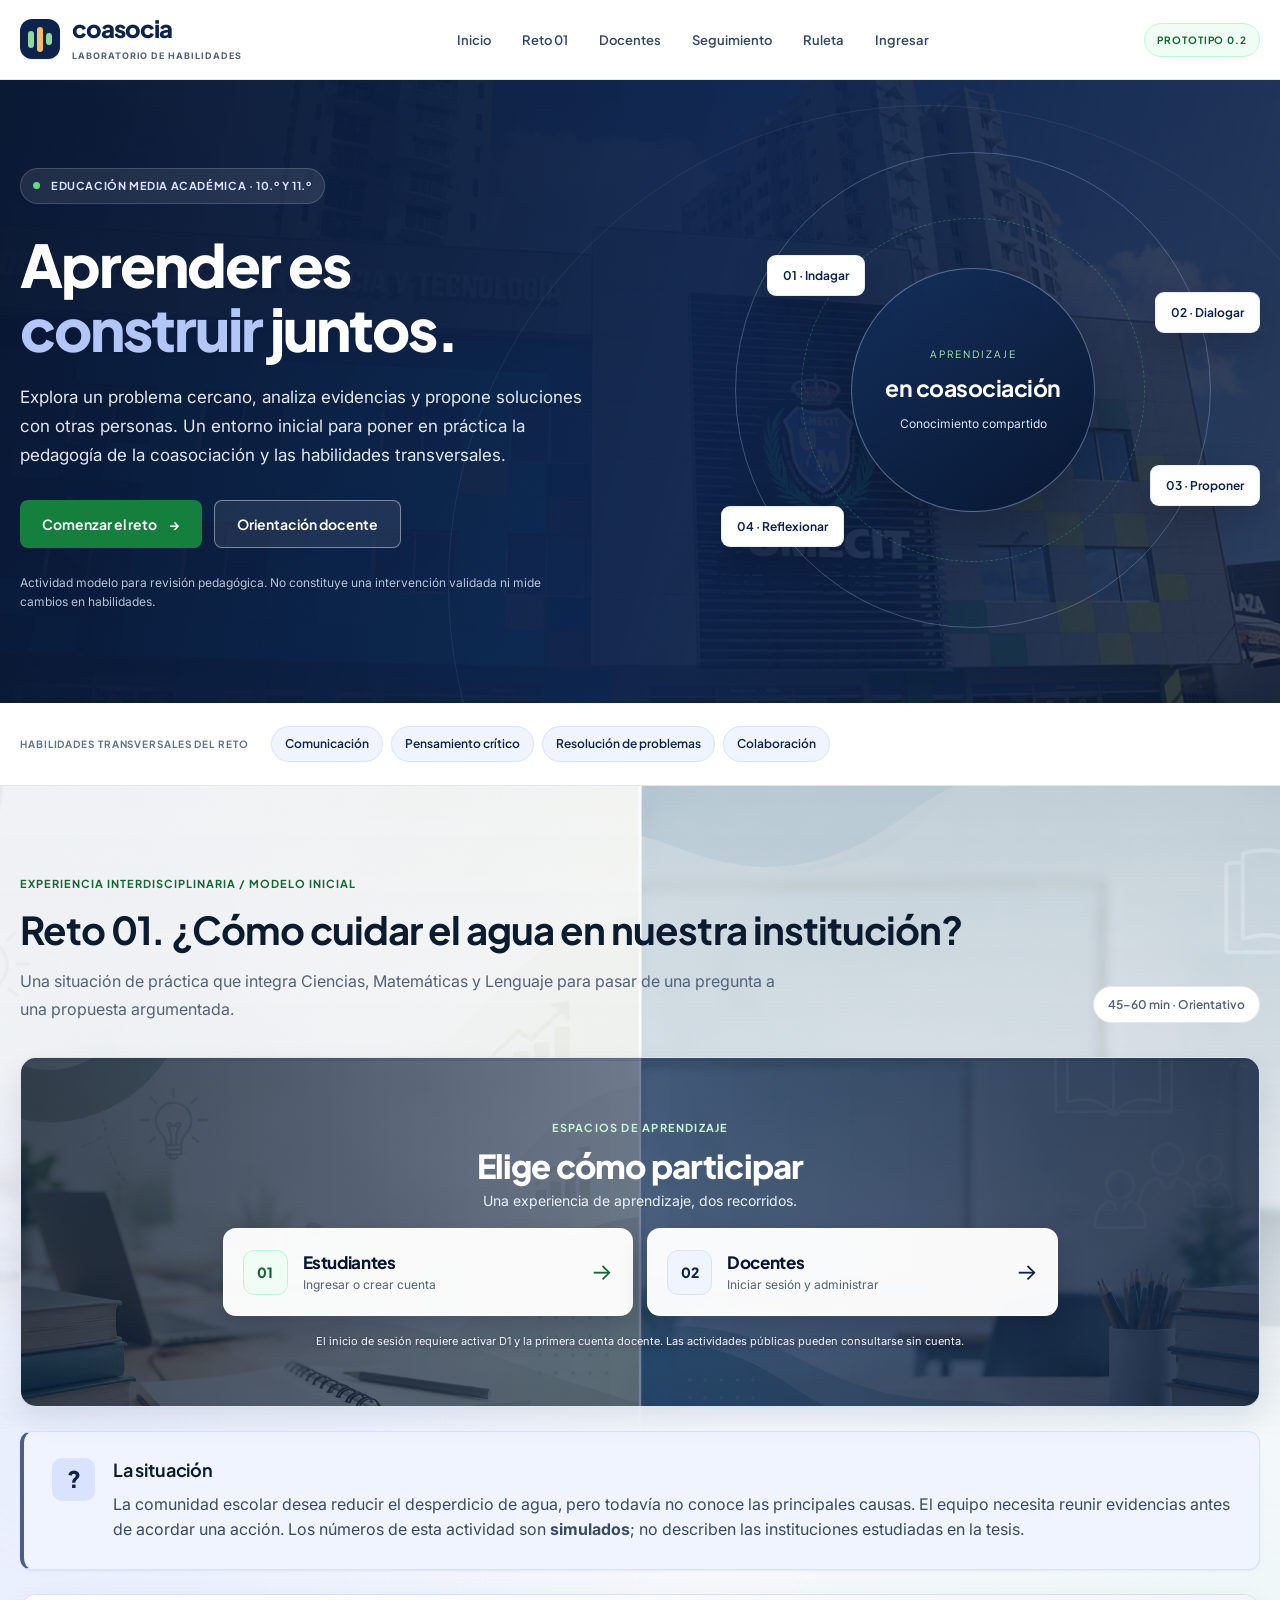
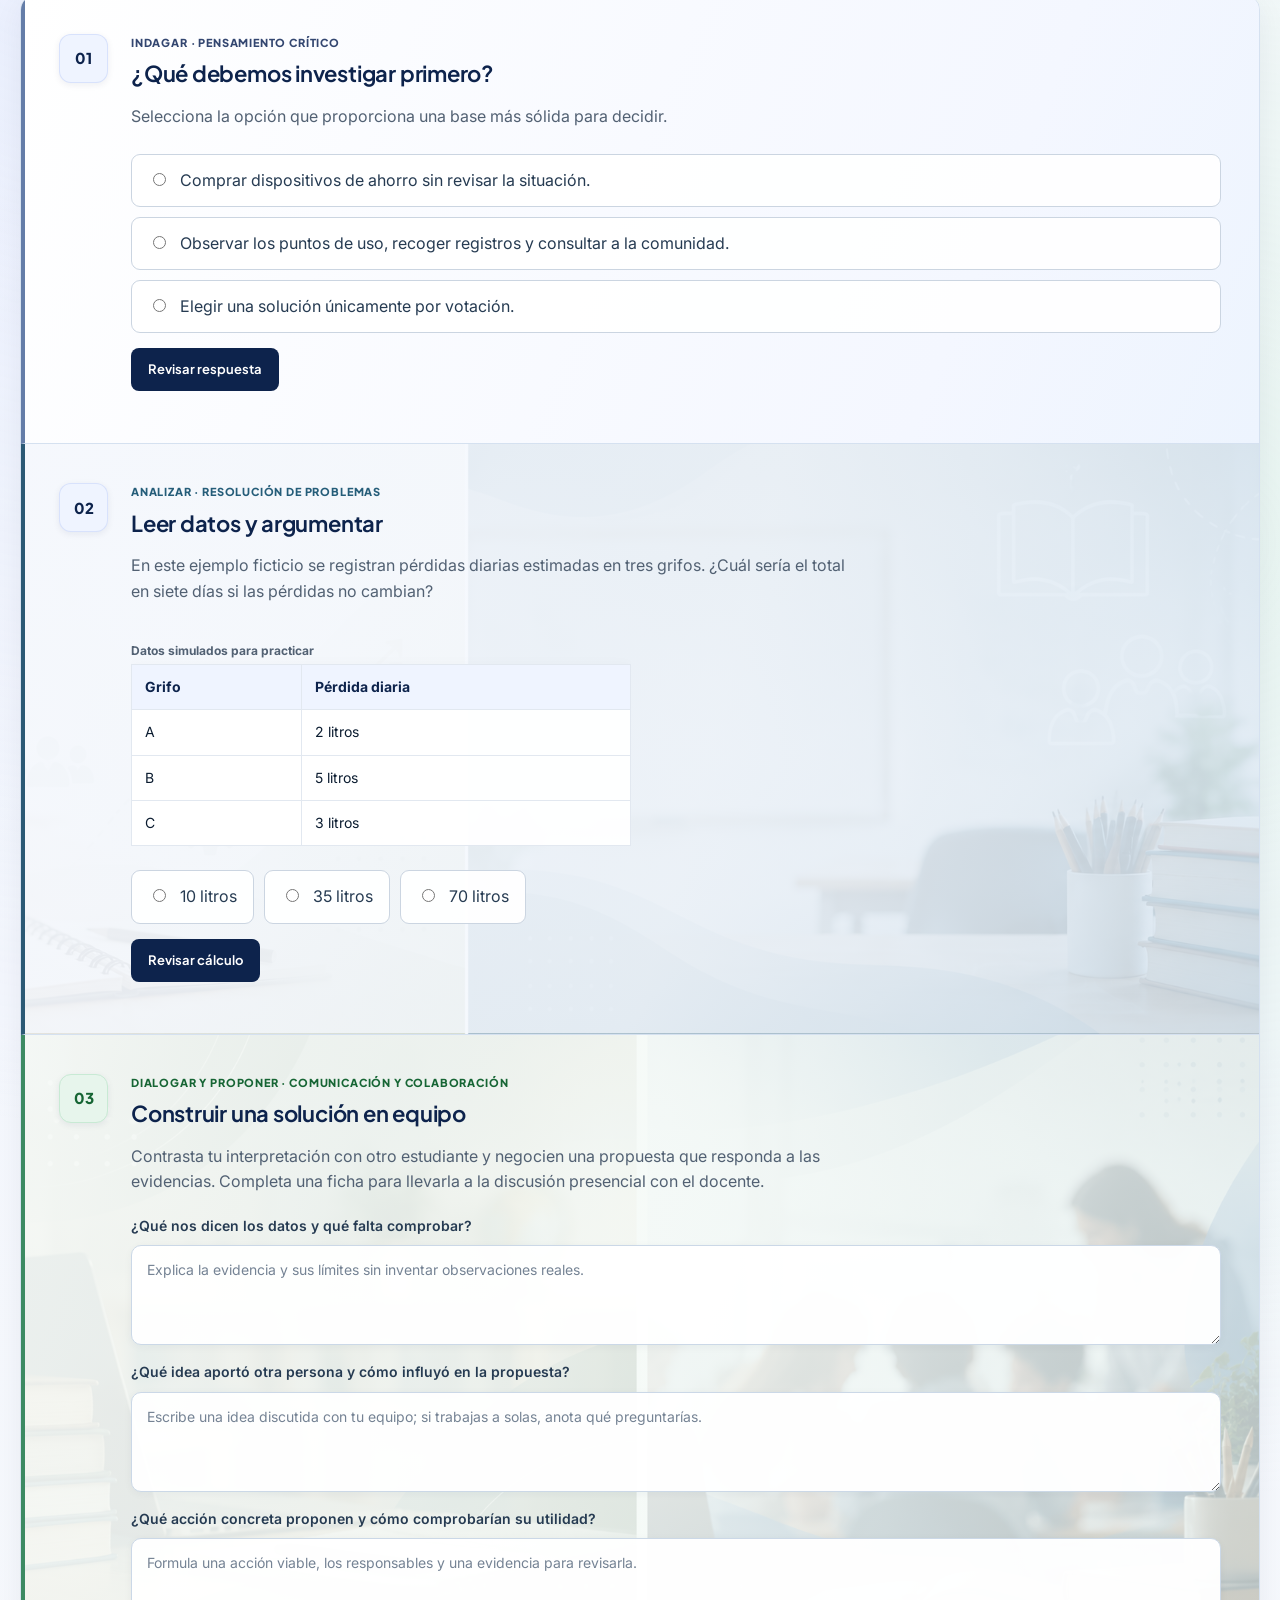
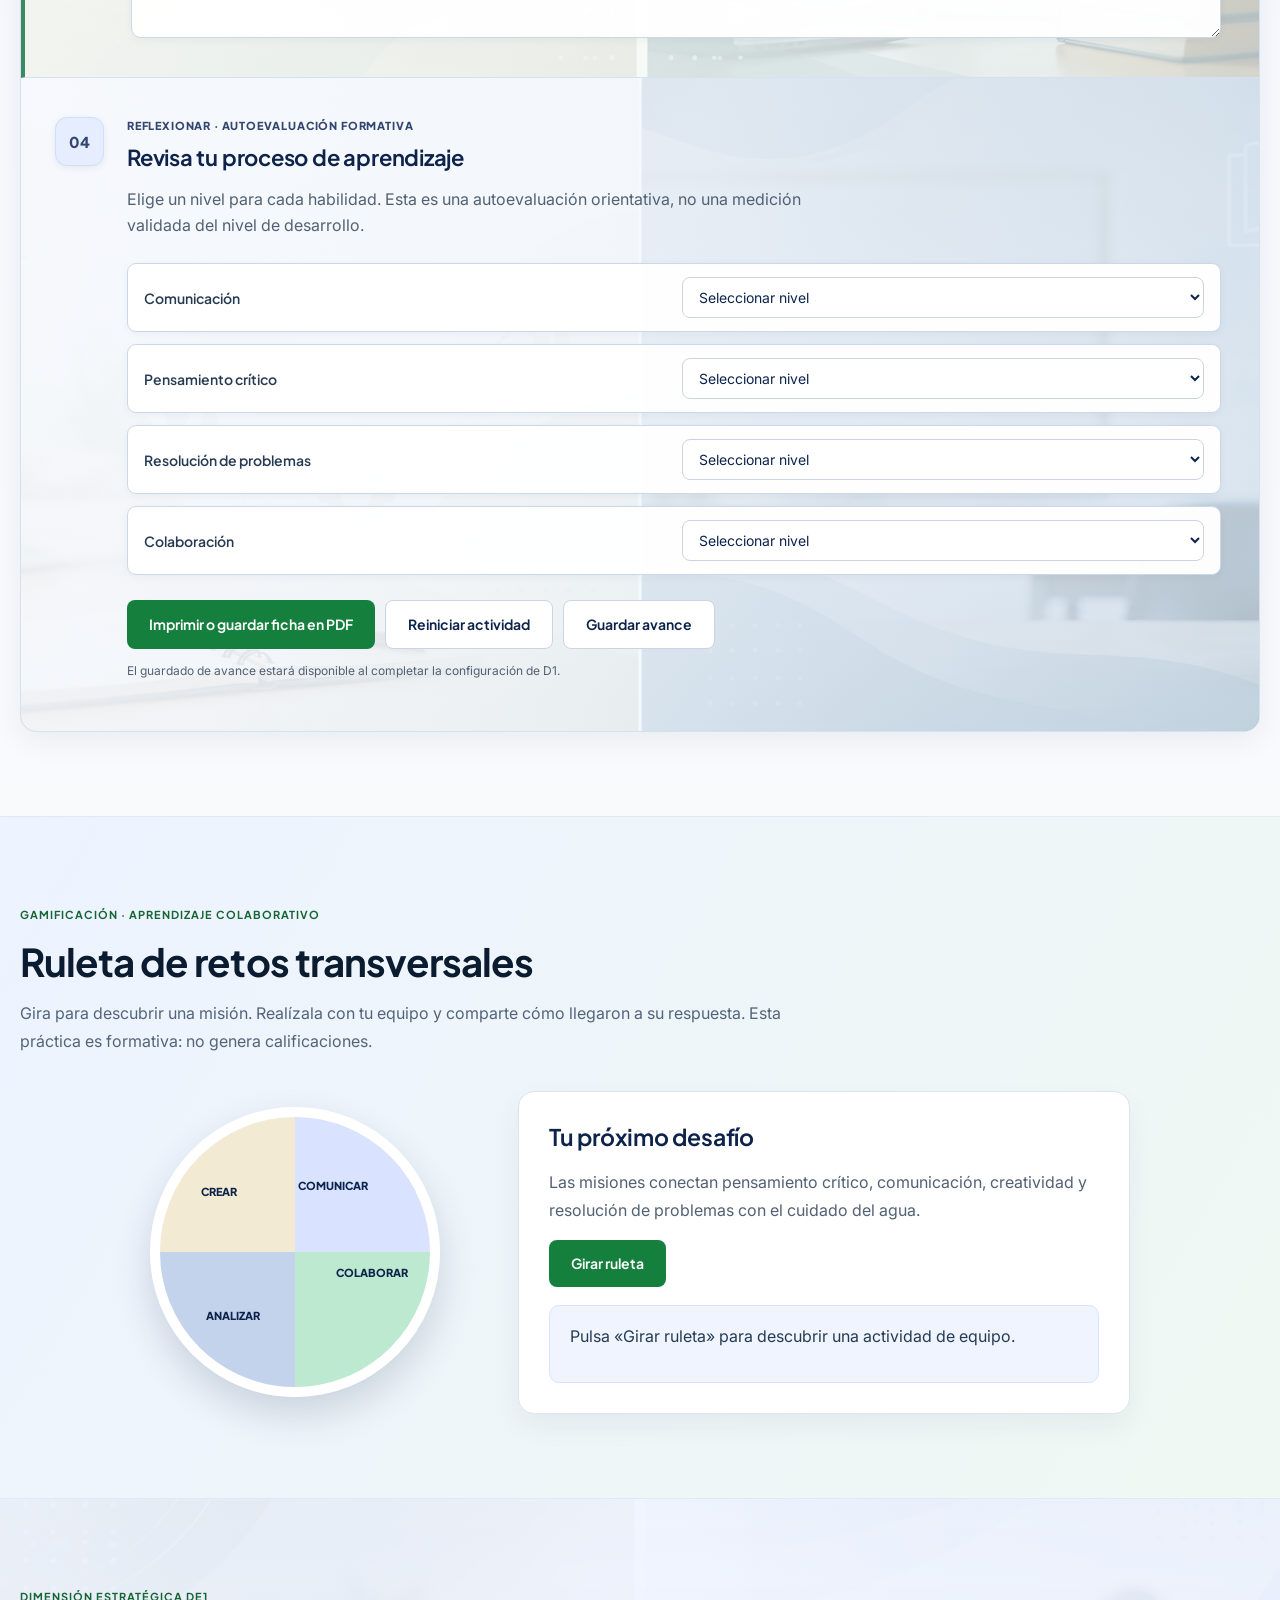
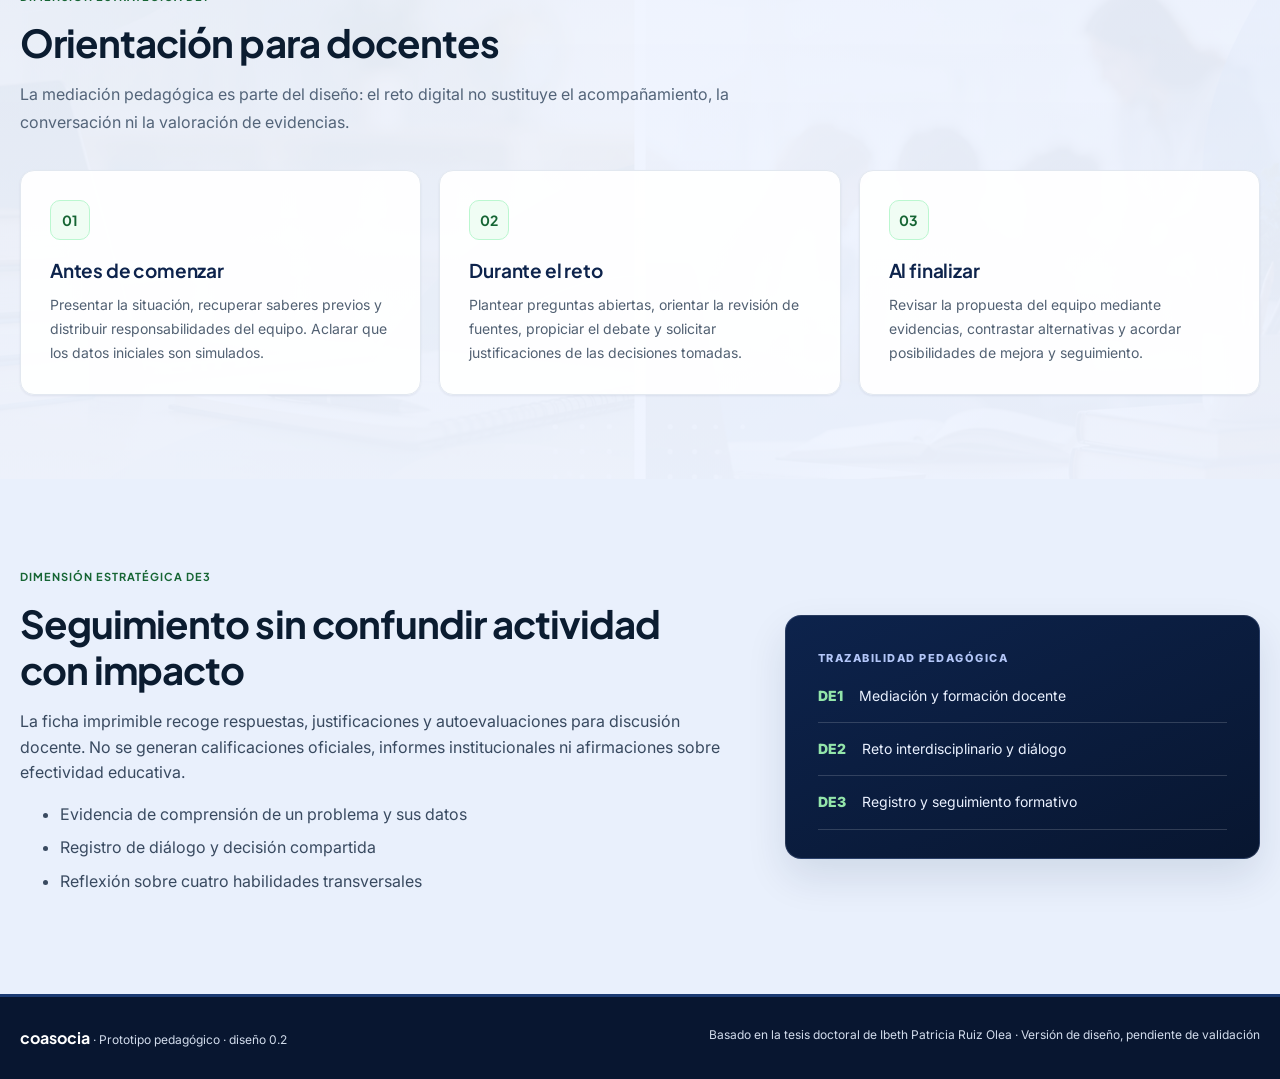
==== commit f168d9be: "Actualizar formularios a PIN de 4 dígitos y panel de recuperación y progreso" ====
--- a/index.html
+++ b/index.html
@@ -12,6 +12,7 @@
   <link rel="stylesheet" href="styles.css">
   <link rel="stylesheet" href="academic-horizon.css">
   <script src="app.js" defer></script>
+  <script src="progress.js" defer></script>
 </head>
 <body>
   <a class="skip" href="#principal">Saltar al contenido</a>
@@ -86,7 +87,7 @@
             <div class="fields"><label for="evidencia">¿Qué nos dicen los datos y qué falta comprobar?<textarea id="evidencia" rows="3" placeholder="Explica la evidencia y sus límites sin inventar observaciones reales."></textarea></label><label for="dialogo">¿Qué idea aportó otra persona y cómo influyó en la propuesta?<textarea id="dialogo" rows="3" placeholder="Escribe una idea discutida con tu equipo; si trabajas a solas, anota qué preguntarías."></textarea></label><label for="propuesta">¿Qué acción concreta proponen y cómo comprobarían su utilidad?<textarea id="propuesta" rows="3" placeholder="Formula una acción viable, los responsables y una evidencia para revisarla."></textarea></label></div>
         </div></div>
         <div class="step" id="paso-4"><div class="step-index">04</div><div class="step-body"><div class="step-label">REFLEXIONAR · AUTOEVALUACIÓN FORMATIVA</div><h3>Revisa tu proceso de aprendizaje</h3><p>Elige un nivel para cada habilidad. Esta es una autoevaluación orientativa, no una medición validada del nivel de desarrollo.</p>
-          <div class="rubric" id="rubric"></div><div class="actions"><button class="button primary" type="button" id="print-summary">Imprimir o guardar ficha en PDF</button><button class="button outline" type="button" id="reset">Reiniciar actividad</button></div><p class="privacy-note">Los textos se mantienen únicamente en esta página mientras esté abierta. No se envían al servidor ni se registran estudiantes.</p>
+          <div class="rubric" id="rubric"></div><div class="actions"><button class="button primary" type="button" id="print-summary">Imprimir o guardar ficha en PDF</button><button class="button outline" type="button" id="reset">Reiniciar actividad</button><button class="button outline" type="button" id="save-progress">Guardar avance</button></div><p class="privacy-note" id="progress-status" role="status" aria-live="polite">Si has iniciado sesión, puedes guardar y retomar tu progreso en este reto. En el acceso público, las respuestas permanecen únicamente en tu navegador.</p>
         </div></div>
       </div>
     </section>
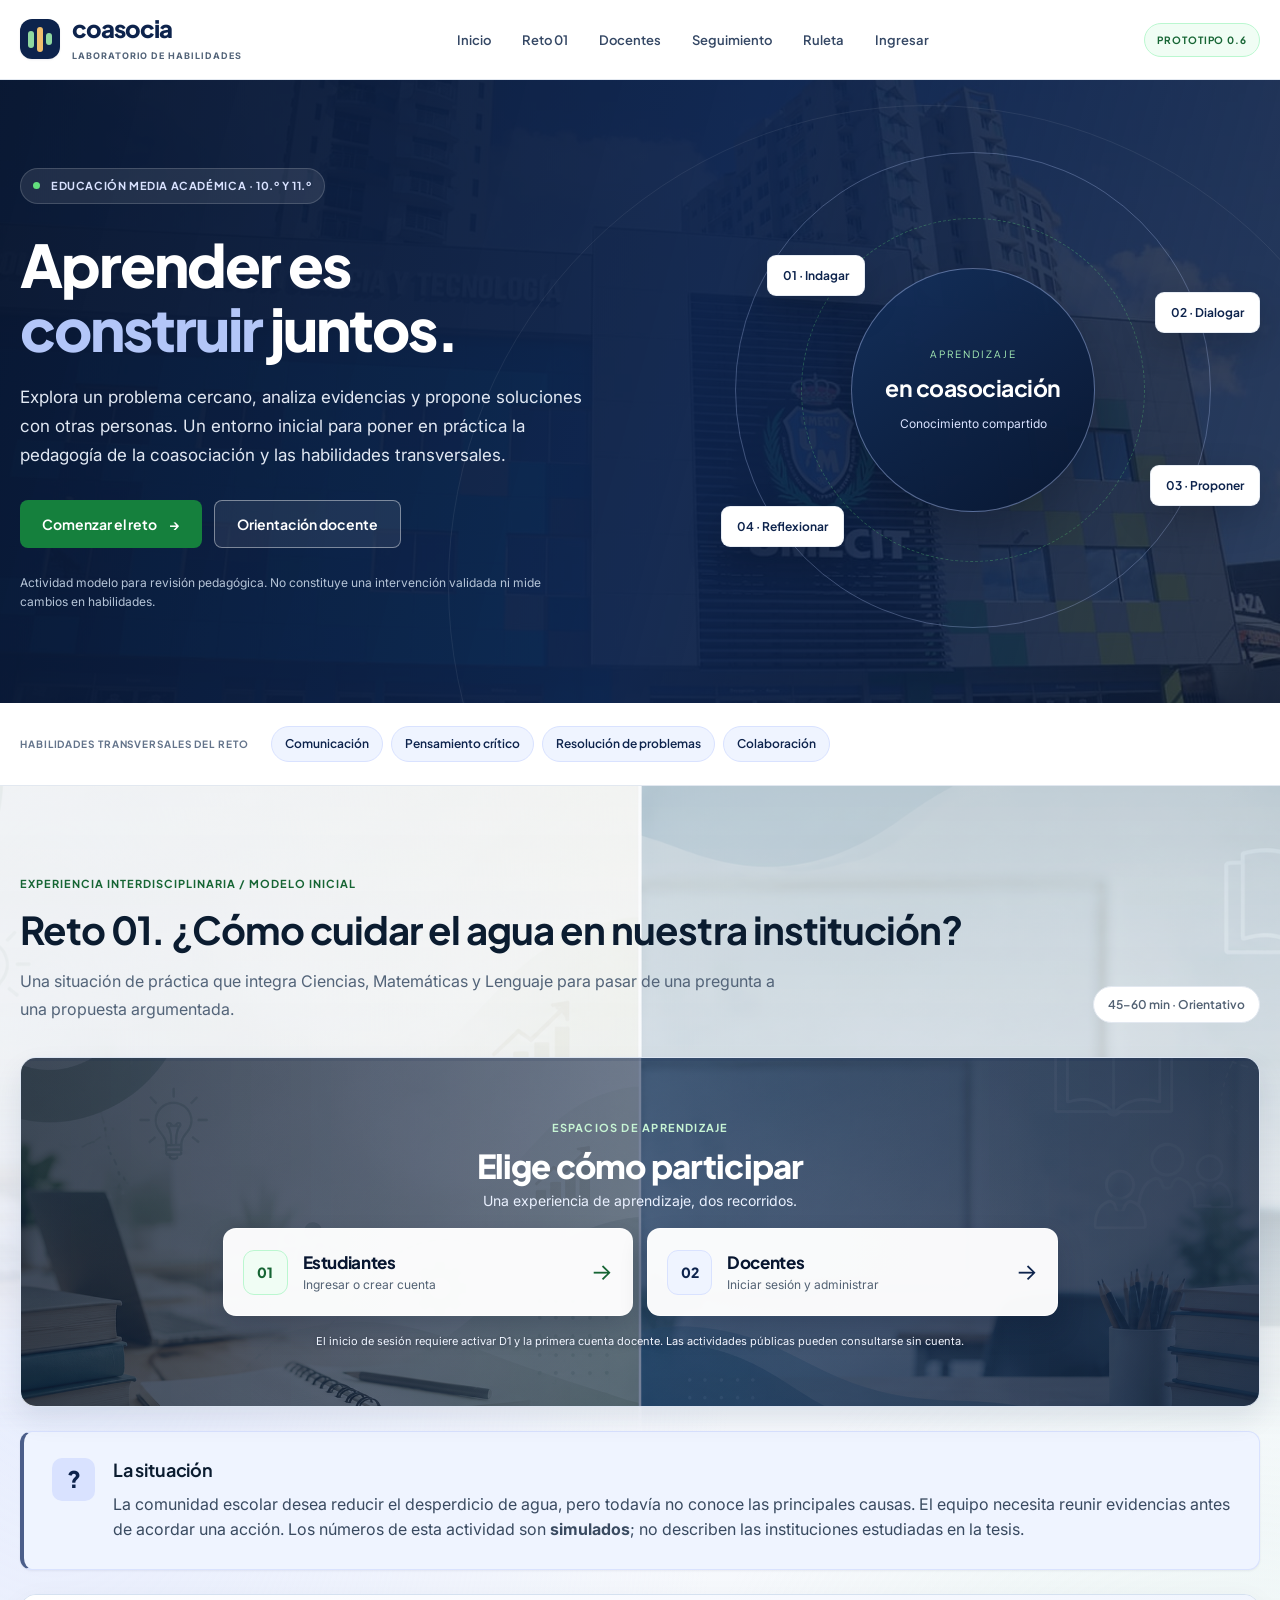
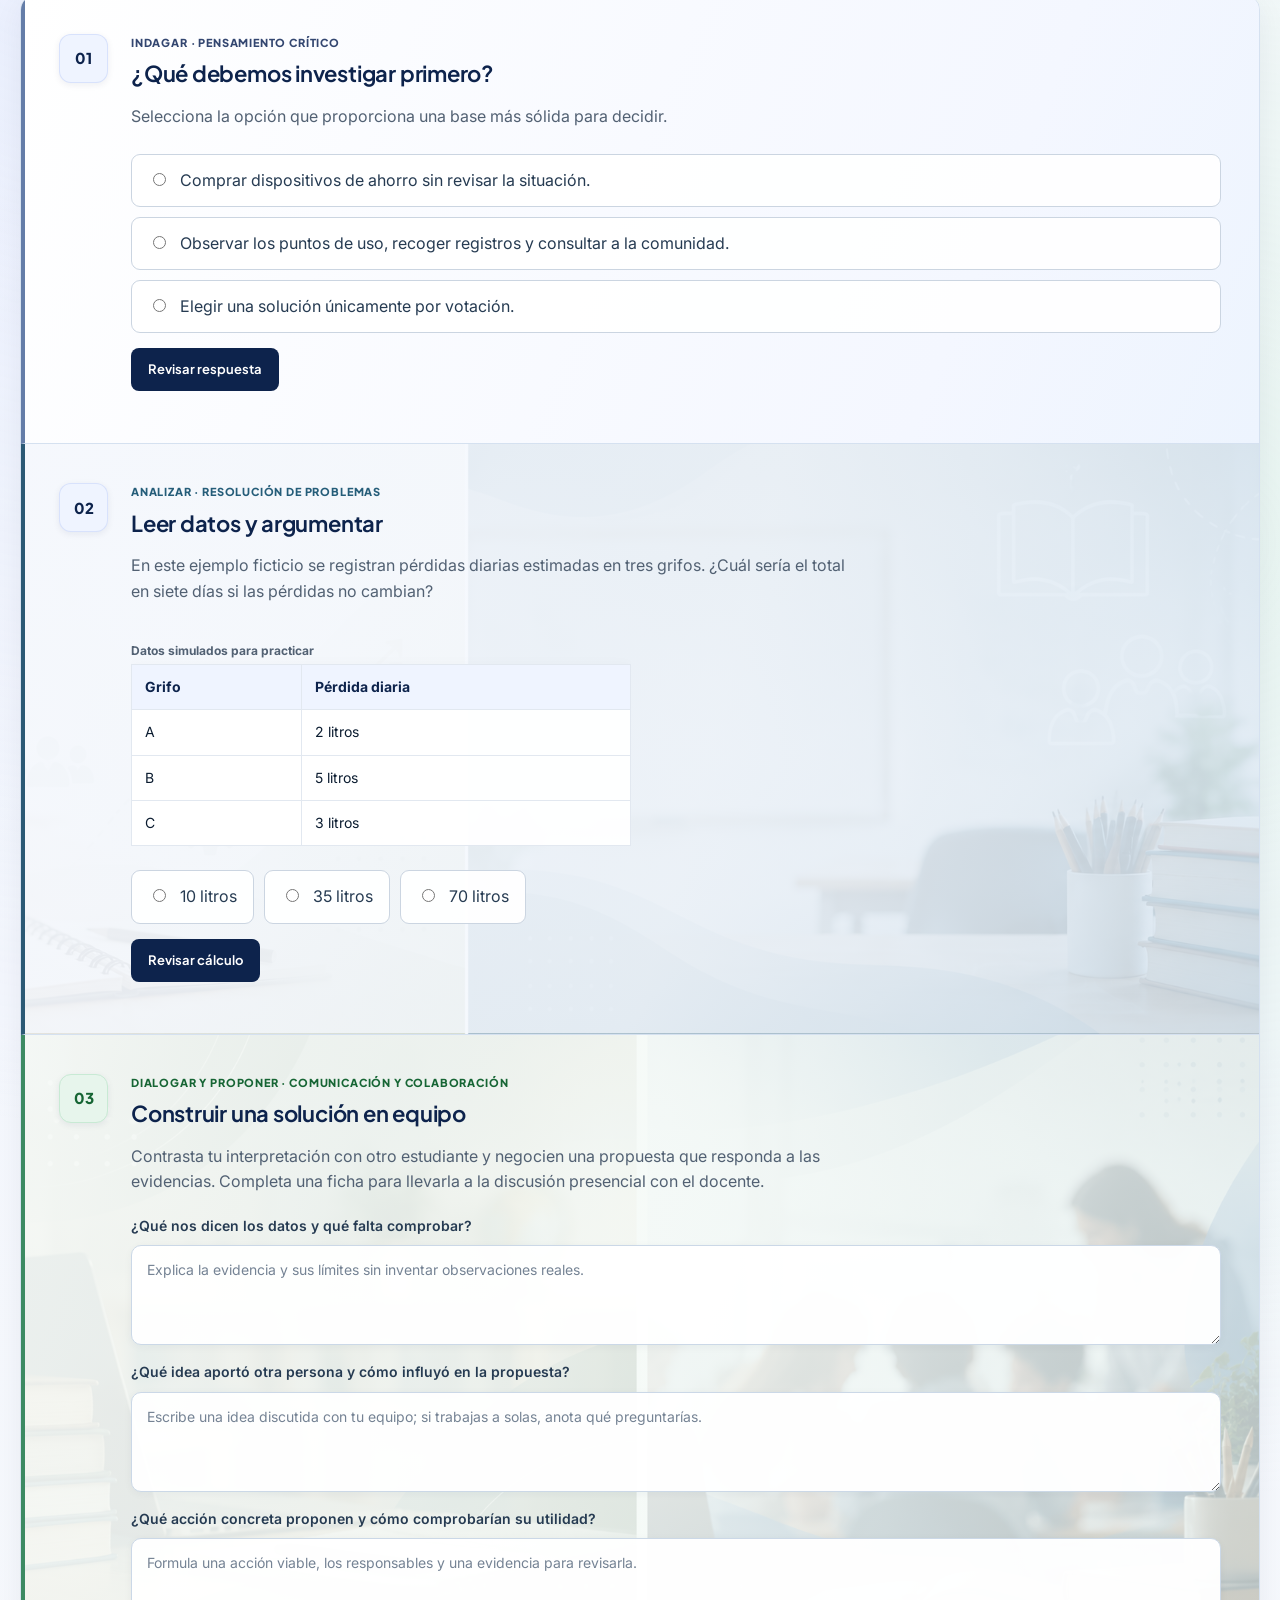
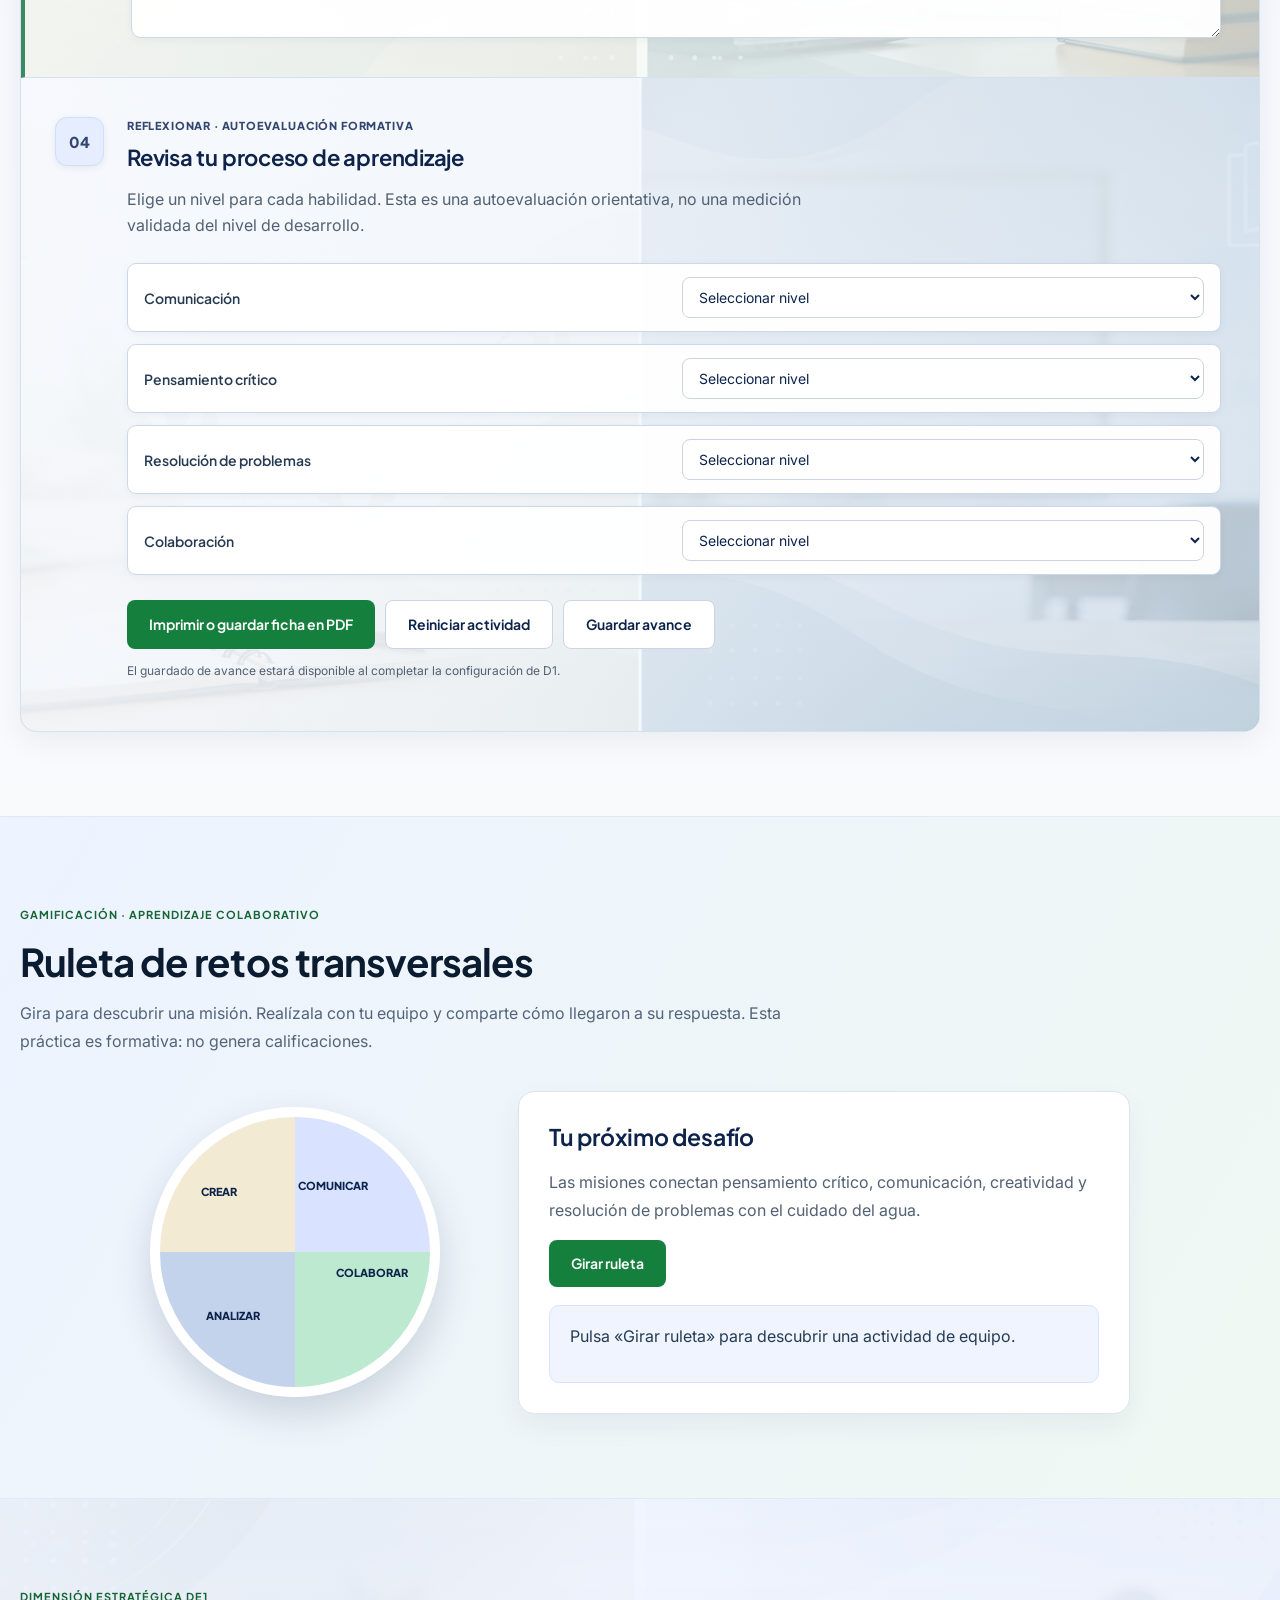
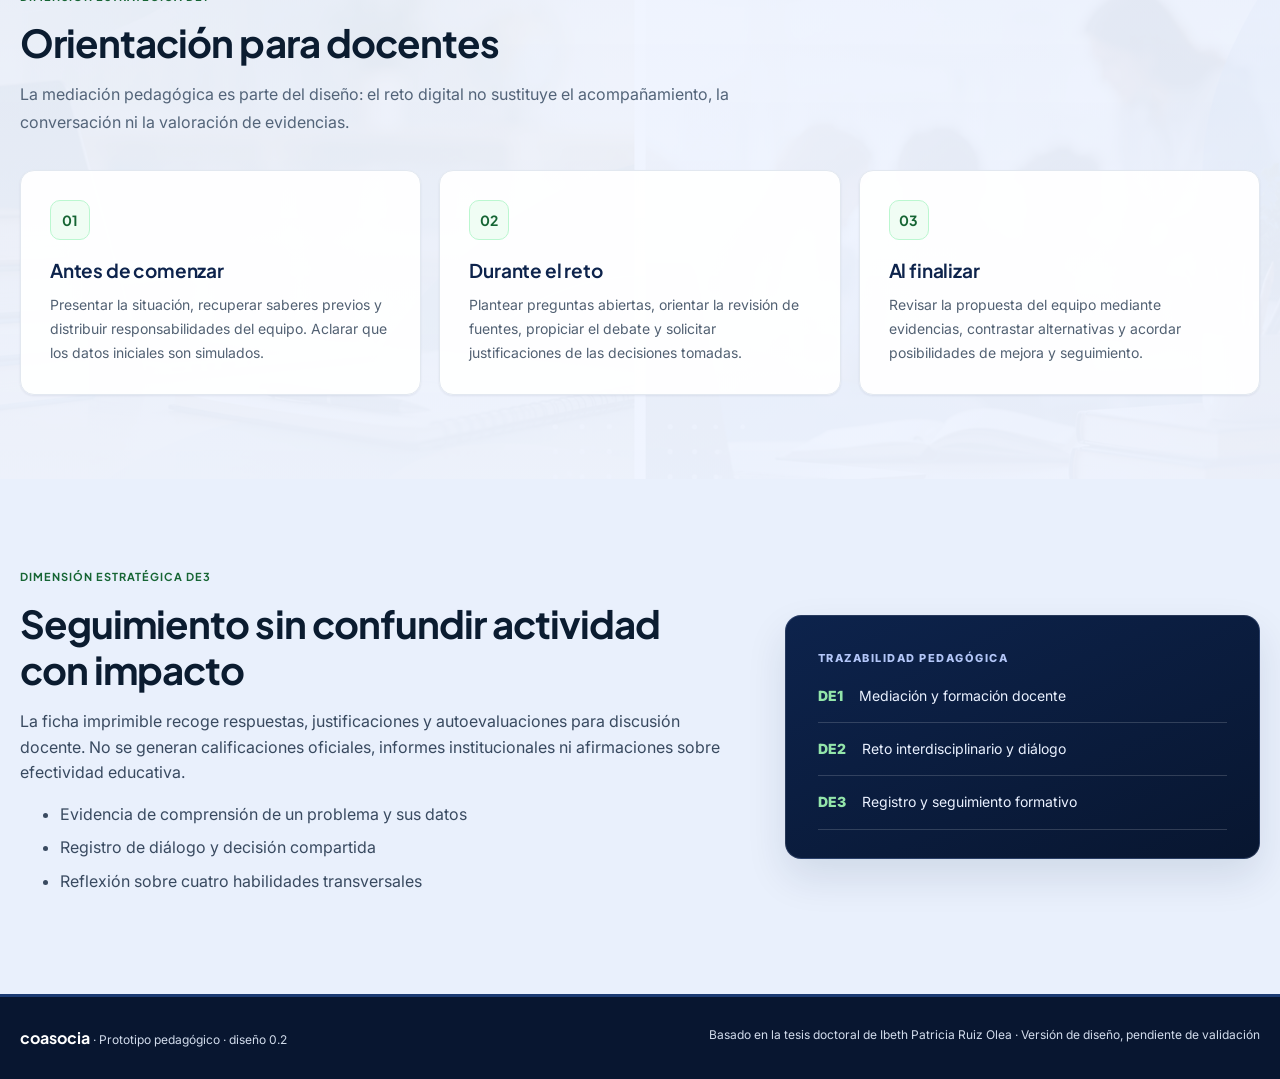
==== commit 07dbeea2: "Identificar versión 0.6 y documentar funciones de PIN y seguimiento" ====
--- a/index.html
+++ b/index.html
@@ -24,7 +24,7 @@
     <nav aria-label="Secciones principales">
       <a href="#inicio">Inicio</a><a href="#reto">Reto 01</a><a href="#docentes">Docentes</a><a href="#seguimiento">Seguimiento</a><a href="#ruleta">Ruleta</a><a href="/acceso.html">Ingresar</a>
     </nav>
-    <span class="version">PROTOTIPO 0.2</span>
+    <span class="version">PROTOTIPO 0.6</span>
   </header>
 
   <main id="principal">
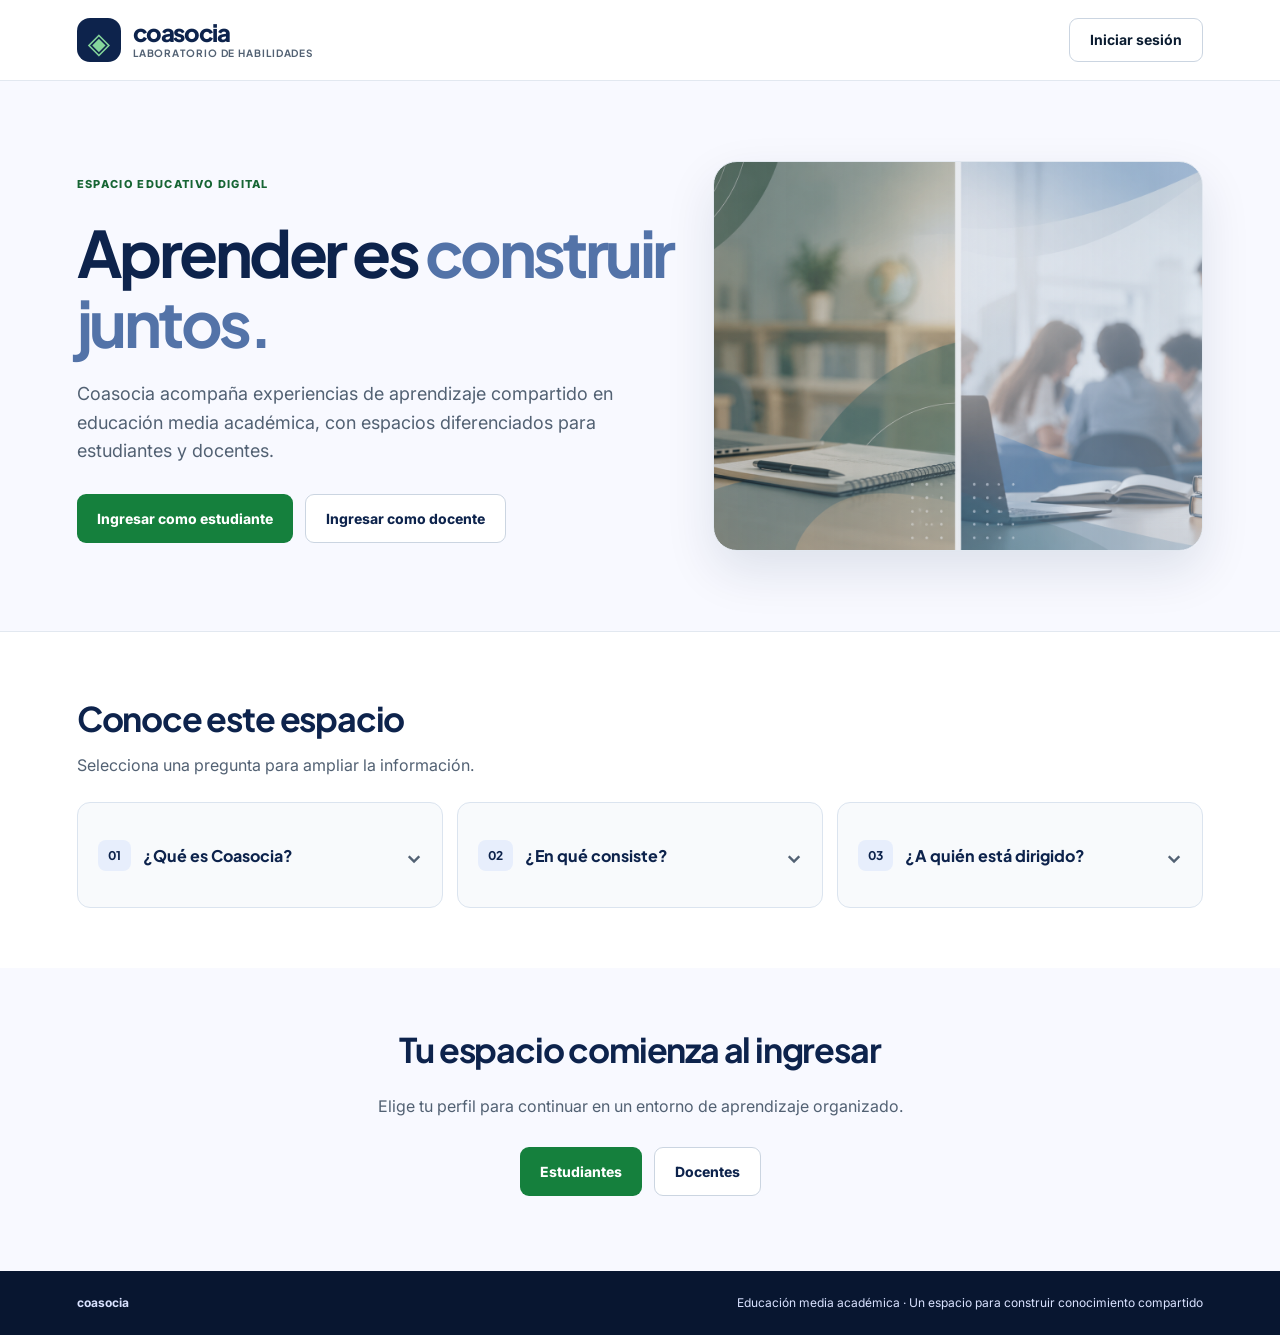
==== commit 8d365370: "Separar portada pública del aula privada y presentar unidades, actividades y lecturas desplegables" ====
--- a/index.html
+++ b/index.html
@@ -1,113 +1,25 @@
-<!doctype html>
-<html lang="es">
-<head>
-  <meta charset="utf-8">
-  <meta name="viewport" content="width=device-width, initial-scale=1">
-  <meta name="theme-color" content="#081630">
-  <meta name="description" content="Prototipo didáctico de coasociación para educación media académica, vinculado a la investigación doctoral de Ibeth Patricia Ruiz Olea.">
-  <title>Coasocia | Laboratorio de habilidades transversales</title>
-  <link rel="preconnect" href="https://fonts.googleapis.com">
-  <link rel="preconnect" href="https://fonts.gstatic.com" crossorigin>
-  <link href="https://fonts.googleapis.com/css2?family=Inter:wght@400;500;600;700&family=Plus+Jakarta+Sans:wght@500;600;700;800&display=swap" rel="stylesheet">
-  <link rel="stylesheet" href="styles.css">
-  <link rel="stylesheet" href="academic-horizon.css">
-  <script src="app.js" defer></script>
-  <script src="progress.js" defer></script>
-</head>
-<body>
-  <a class="skip" href="#principal">Saltar al contenido</a>
-  <header class="site-header">
-    <div class="brand" aria-label="Coasocia">
-      <span class="mark" aria-hidden="true"><span></span><span></span><span></span></span>
-      <div><strong>coasocia</strong><small>LABORATORIO DE HABILIDADES</small></div>
-    </div>
-    <nav aria-label="Secciones principales">
-      <a href="#inicio">Inicio</a><a href="#reto">Reto 01</a><a href="#docentes">Docentes</a><a href="#seguimiento">Seguimiento</a><a href="#ruleta">Ruleta</a><a href="/acceso.html">Ingresar</a>
-    </nav>
-    <span class="version">PROTOTIPO 0.6</span>
-  </header>
-
-  <main id="principal">
-    <section class="hero" id="inicio" aria-labelledby="hero-title">
-      <div class="hero-inner">
-        <div class="eyebrow"><span class="dot"></span> Educación media académica · 10.º y 11.º</div>
-        <h1 id="hero-title">Aprender es <em>construir</em> juntos.</h1>
-        <p>Explora un problema cercano, analiza evidencias y propone soluciones con otras personas. Un entorno inicial para poner en práctica la pedagogía de la coasociación y las habilidades transversales.</p>
-        <div class="hero-actions"><a class="button primary" href="#reto">Comenzar el reto <span aria-hidden="true">→</span></a><a class="button secondary" href="#docentes">Orientación docente</a></div>
-        <div class="hero-note">Actividad modelo para revisión pedagógica. No constituye una intervención validada ni mide cambios en habilidades.</div>
-      </div>
-      <div class="hero-visual" aria-label="Diagrama de un ciclo de aprendizaje: indagar, dialogar, proponer, reflexionar">
-        <div class="orbit orbit-one"></div><div class="orbit orbit-two"></div>
-        <div class="center-circle"><span class="orbit-small">APRENDIZAJE</span><strong>en coasociación</strong><span>Conocimiento compartido</span></div>
-        <div class="float-tag t1">01 · Indagar</div><div class="float-tag t2">02 · Dialogar</div><div class="float-tag t3">03 · Proponer</div><div class="float-tag t4">04 · Reflexionar</div>
-      </div>
-    </section>
-
-    <section class="intro-band" aria-label="Habilidades que se trabajan">
-      <p>HABILIDADES TRANSVERSALES DEL RETO</p>
-      <div><span>Comunicación</span><span>Pensamiento crítico</span><span>Resolución de problemas</span><span>Colaboración</span></div>
-    </section>
-
-    <section class="section challenge" id="reto" aria-labelledby="reto-title">
-      <div class="section-lead"><div><span class="section-kicker">EXPERIENCIA INTERDISCIPLINARIA / MODELO INICIAL</span><h2 id="reto-title">Reto 01. ¿Cómo cuidar el agua en nuestra institución?</h2><p>Una situación de práctica que integra Ciencias, Matemáticas y Lenguaje para pasar de una pregunta a una propuesta argumentada.</p></div><span class="subject">45–60 min · Orientativo</span></div>
-      <div class="challenge-banner access-banner" aria-labelledby="access-title">
-        <div class="access-intro">
-          <span class="access-eyebrow">ESPACIOS DE APRENDIZAJE</span>
-          <h3 id="access-title">Elige cómo participar</h3>
-          <p>Una experiencia de aprendizaje, dos recorridos.</p>
-        </div>
-        <div class="access-choices" aria-label="Seleccionar recorrido">
-          <a class="access-card access-student" href="/acceso.html?rol=estudiante" aria-label="Estudiantes: ir al reto didáctico">
-            <span class="access-card-mark" aria-hidden="true">01</span>
-            <span class="access-card-copy"><strong>Estudiantes</strong><span>Ingresar o crear cuenta</span></span>
-            <span class="access-arrow" aria-hidden="true">→</span>
-          </a>
-          <a class="access-card access-teacher" href="/acceso.html?rol=docente" aria-label="Docentes: ver orientaciones para el reto">
-            <span class="access-card-mark" aria-hidden="true">02</span>
-            <span class="access-card-copy"><strong>Docentes</strong><span>Iniciar sesión y administrar</span></span>
-            <span class="access-arrow" aria-hidden="true">→</span>
-          </a>
-        </div>
-        <p class="access-note">El inicio de sesión requiere activar D1 y la primera cuenta docente. Las actividades públicas pueden consultarse sin cuenta.</p>
-      </div>
-      <div class="scenario"><div class="scenario-icon">?</div><div><h3>La situación</h3><p>La comunidad escolar desea reducir el desperdicio de agua, pero todavía no conoce las principales causas. El equipo necesita reunir evidencias antes de acordar una acción. Los números de esta actividad son <strong>simulados</strong>; no describen las instituciones estudiadas en la tesis.</p></div></div>
-      <div class="steps" aria-label="Secuencia de aprendizaje">
-        <div class="step" id="paso-1"><div class="step-index">01</div><div class="step-body"><div class="step-label">INDAGAR · PENSAMIENTO CRÍTICO</div><h3>¿Qué debemos investigar primero?</h3><p>Selecciona la opción que proporciona una base más sólida para decidir.</p>
-          <fieldset class="quiz" data-quiz="evidencia"><legend class="sr-only">¿Qué debemos investigar primero?</legend>
-            <label><input type="radio" name="q1" value="a"> Comprar dispositivos de ahorro sin revisar la situación.</label>
-            <label><input type="radio" name="q1" value="b"> Observar los puntos de uso, recoger registros y consultar a la comunidad.</label>
-            <label><input type="radio" name="q1" value="c"> Elegir una solución únicamente por votación.</label>
-          </fieldset><button class="small-button" type="button" data-check="evidencia">Revisar respuesta</button><div class="feedback" data-feedback="evidencia" role="status" aria-live="polite"></div>
-        </div></div>
-        <div class="step" id="paso-2"><div class="step-index">02</div><div class="step-body"><div class="step-label">ANALIZAR · RESOLUCIÓN DE PROBLEMAS</div><h3>Leer datos y argumentar</h3><p>En este ejemplo ficticio se registran pérdidas diarias estimadas en tres grifos. ¿Cuál sería el total en siete días si las pérdidas no cambian?</p>
-          <div class="data-table-wrap"><table><caption>Datos simulados para practicar</caption><thead><tr><th>Grifo</th><th>Pérdida diaria</th></tr></thead><tbody><tr><td>A</td><td>2 litros</td></tr><tr><td>B</td><td>5 litros</td></tr><tr><td>C</td><td>3 litros</td></tr></tbody></table></div>
-          <fieldset class="quiz quiz-inline" data-quiz="calculo"><legend class="sr-only">Pérdida total semanal</legend><label><input type="radio" name="q2" value="a"> 10 litros</label><label><input type="radio" name="q2" value="b"> 35 litros</label><label><input type="radio" name="q2" value="c"> 70 litros</label></fieldset><button class="small-button" type="button" data-check="calculo">Revisar cálculo</button><div class="feedback" data-feedback="calculo" role="status" aria-live="polite"></div>
-        </div></div>
-        <div class="step" id="paso-3"><div class="step-index">03</div><div class="step-body"><div class="step-label">DIALOGAR Y PROPONER · COMUNICACIÓN Y COLABORACIÓN</div><h3>Construir una solución en equipo</h3><p>Contrasta tu interpretación con otro estudiante y negocien una propuesta que responda a las evidencias. Completa una ficha para llevarla a la discusión presencial con el docente.</p>
-            <div class="fields"><label for="evidencia">¿Qué nos dicen los datos y qué falta comprobar?<textarea id="evidencia" rows="3" placeholder="Explica la evidencia y sus límites sin inventar observaciones reales."></textarea></label><label for="dialogo">¿Qué idea aportó otra persona y cómo influyó en la propuesta?<textarea id="dialogo" rows="3" placeholder="Escribe una idea discutida con tu equipo; si trabajas a solas, anota qué preguntarías."></textarea></label><label for="propuesta">¿Qué acción concreta proponen y cómo comprobarían su utilidad?<textarea id="propuesta" rows="3" placeholder="Formula una acción viable, los responsables y una evidencia para revisarla."></textarea></label></div>
-        </div></div>
-        <div class="step" id="paso-4"><div class="step-index">04</div><div class="step-body"><div class="step-label">REFLEXIONAR · AUTOEVALUACIÓN FORMATIVA</div><h3>Revisa tu proceso de aprendizaje</h3><p>Elige un nivel para cada habilidad. Esta es una autoevaluación orientativa, no una medición validada del nivel de desarrollo.</p>
-          <div class="rubric" id="rubric"></div><div class="actions"><button class="button primary" type="button" id="print-summary">Imprimir o guardar ficha en PDF</button><button class="button outline" type="button" id="reset">Reiniciar actividad</button><button class="button outline" type="button" id="save-progress">Guardar avance</button></div><p class="privacy-note" id="progress-status" role="status" aria-live="polite">Si has iniciado sesión, puedes guardar y retomar tu progreso en este reto. En el acceso público, las respuestas permanecen únicamente en tu navegador.</p>
-        </div></div>
-      </div>
-    </section>
-
-    <section class="section game-section" id="ruleta" aria-labelledby="game-title">
-      <div class="section-lead"><div><span class="section-kicker">GAMIFICACIÓN · APRENDIZAJE COLABORATIVO</span>
-        <h2 id="game-title">Ruleta de retos transversales</h2>
-        <p>Gira para descubrir una misión. Realízala con tu equipo y comparte cómo llegaron a su respuesta. Esta práctica es formativa: no genera calificaciones.</p></div></div>
-      <div class="game-grid"><div class="game-wheel" aria-hidden="true"><span>COMUNICAR</span><span>COLABORAR</span><span>ANALIZAR</span><span>CREAR</span></div>
-      <div class="game-panel"><h3>Tu próximo desafío</h3><p>Las misiones conectan pensamiento crítico, comunicación, creatividad y resolución de problemas con el cuidado del agua.</p>
-      <button class="button primary" type="button" id="game-spin">Girar ruleta</button>
-      <p id="game-result" class="game-result" role="status" aria-live="polite">Pulsa «Girar ruleta» para descubrir una actividad de equipo.</p></div></div>
-    </section>
-
-    <section class="section teacher-section" id="docentes"><div class="section-lead"><div><span class="section-kicker">DIMENSIÓN ESTRATÉGICA DE1</span><h2>Orientación para docentes</h2><p>La mediación pedagógica es parte del diseño: el reto digital no sustituye el acompañamiento, la conversación ni la valoración de evidencias.</p></div></div>
-      <div class="teacher-grid"><article><div class="card-number">01</div><h3>Antes de comenzar</h3><p>Presentar la situación, recuperar saberes previos y distribuir responsabilidades del equipo. Aclarar que los datos iniciales son simulados.</p></article><article><div class="card-number">02</div><h3>Durante el reto</h3><p>Plantear preguntas abiertas, orientar la revisión de fuentes, propiciar el debate y solicitar justificaciones de las decisiones tomadas.</p></article><article><div class="card-number">03</div><h3>Al finalizar</h3><p>Revisar la propuesta del equipo mediante evidencias, contrastar alternativas y acordar posibilidades de mejora y seguimiento.</p></article></div>
-    </section>
-
-    <section class="section monitor" id="seguimiento"><div class="monitor-content"><span class="section-kicker">DIMENSIÓN ESTRATÉGICA DE3</span><h2>Seguimiento sin confundir actividad con impacto</h2><p>La ficha imprimible recoge respuestas, justificaciones y autoevaluaciones para discusión docente. No se generan calificaciones oficiales, informes institucionales ni afirmaciones sobre efectividad educativa.</p><ul><li>Evidencia de comprensión de un problema y sus datos</li><li>Registro de diálogo y decisión compartida</li><li>Reflexión sobre cuatro habilidades transversales</li></ul></div><div class="monitor-card"><span>TRAZABILIDAD PEDAGÓGICA</span><div class="status-item"><span>DE1</span> Mediación y formación docente</div><div class="status-item"><span>DE2</span> Reto interdisciplinario y diálogo</div><div class="status-item"><span>DE3</span> Registro y seguimiento formativo</div></div></section>
-  </main>
-  <footer><span><strong>coasocia</strong> · Prototipo pedagógico · diseño 0.2</span><span>Basado en la tesis doctoral de Ibeth Patricia Ruiz Olea · Versión de diseño, pendiente de validación</span></footer>
-</body>
-</html>+<!doctype html><html lang="es"><head>
+<meta charset="utf-8"><meta name="viewport" content="width=device-width,initial-scale=1">
+<meta name="theme-color" content="#0d234c">
+<meta name="description" content="Coasocia: espacio digital para aprender con otros en la educación media académica.">
+<title>Coasocia | Un espacio para aprender juntos</title>
+<link rel="preconnect" href="https://fonts.googleapis.com"><link rel="preconnect" href="https://fonts.gstatic.com" crossorigin>
+<link href="https://fonts.googleapis.com/css2?family=Inter:wght@400;500;600;700&family=Plus+Jakarta+Sans:wght@500;600;700;800&display=swap" rel="stylesheet">
+<link rel="stylesheet" href="/landing.css"></head>
+<body><a class="skip" href="#principal">Saltar al contenido</a>
+<header class="landing-header"><div class="landing-brand"><span class="brand-mark" aria-hidden="true">◈</span><span><strong>coasocia</strong><small>LABORATORIO DE HABILIDADES</small></span></div>
+<a class="header-login" href="/acceso.html">Iniciar sesión</a></header>
+<main id="principal"><section class="landing-hero"><div class="landing-copy"><span class="eyebrow">ESPACIO EDUCATIVO DIGITAL</span>
+<h1>Aprender es <em>construir juntos.</em></h1>
+<p>Coasocia acompaña experiencias de aprendizaje compartido en educación media académica, con espacios diferenciados para estudiantes y docentes.</p>
+<div class="landing-actions"><a class="action-main" href="/acceso.html?rol=estudiante">Ingresar como estudiante</a><a class="action-alt" href="/acceso.html?rol=docente">Ingresar como docente</a></div>
+</div><div class="landing-visual" role="img" aria-label="Ambiente educativo representado con tonos suaves"></div></section>
+<section class="landing-faq" aria-label="Conoce Coasocia">
+<h2>Conoce este espacio</h2><p class="faq-intro">Selecciona una pregunta para ampliar la información.</p>
+<div class="faq-grid">
+<details><summary><span class="faq-number">01</span>¿Qué es Coasocia?<span class="arrow" aria-hidden="true">⌄</span></summary><div class="faq-answer"><p>Es un entorno digital de aprendizaje que acompaña el trabajo entre estudiantes y docentes mediante la participación, el diálogo y la construcción compartida de conocimientos.</p></div></details>
+<details><summary><span class="faq-number">02</span>¿En qué consiste?<span class="arrow" aria-hidden="true">⌄</span></summary><div class="faq-answer"><p>Ofrece espacios personales para acceder a materiales de apoyo y experiencias de aprendizaje, y para organizar la participación de los grupos con acompañamiento docente.</p></div></details>
+<details><summary><span class="faq-number">03</span>¿A quién está dirigido?<span class="arrow" aria-hidden="true">⌄</span></summary><div class="faq-answer"><p>A estudiantes de los grados décimo y undécimo de educación media académica, así como a docentes que orientan procesos formativos y colaborativos.</p></div></details>
+</div></section>
+<section class="landing-final"><h2>Tu espacio comienza al ingresar</h2><p>Elige tu perfil para continuar en un entorno de aprendizaje organizado.</p><div class="landing-actions"><a class="action-main" href="/acceso.html?rol=estudiante">Estudiantes</a><a class="action-alt" href="/acceso.html?rol=docente">Docentes</a></div></section>
+</main><footer class="landing-footer"><strong>coasocia</strong><span>Educación media académica · Un espacio para construir conocimiento compartido</span></footer></body></html>
--- a/landing.css
+++ b/landing.css
@@ -0,0 +1,9 @@
+
+*{box-sizing:border-box}html{scroll-behavior:smooth}body{margin:0;background:#f8f9ff;color:#0b1c30;font-family:Inter,system-ui,sans-serif;font-size:16px;line-height:1.6}h1,h2,summary,.landing-brand{font-family:"Plus Jakarta Sans",Inter,system-ui,sans-serif}
+a{color:inherit}a:focus-visible,summary:focus-visible{outline:3px solid #15803d;outline-offset:4px}.skip{position:absolute;top:-90px;left:10px;padding:10px;background:#fff;z-index:30}.skip:focus{top:10px}
+.landing-header{background:#fff;border-bottom:1px solid #e2e8f0;padding:18px max(6%,calc((100vw - 1280px)/2));display:flex;justify-content:space-between;align-items:center;gap:16px}
+.landing-brand{display:flex;align-items:center;gap:12px;color:#0d234c}.landing-brand strong{display:block;font-size:24px;font-weight:800;letter-spacing:-.06em;line-height:1.1}.landing-brand small{display:block;font-size:10px;font-weight:700;letter-spacing:.09em;color:#526173}.brand-mark{width:44px;height:44px;background:#0d234c;color:#85d69b;border-radius:13px;font-size:29px;display:grid;place-items:center}.header-login{padding:10px 20px;border:1px solid #cbd5e1;border-radius:9px;text-decoration:none;font-weight:700;font-size:14px}
+.landing-hero{max-width:1440px;margin:0 auto;display:grid;grid-template-columns:1.1fr .9fr;min-height:540px;padding:80px max(6%,calc((100vw - 1280px)/2));gap:36px;align-items:center}.eyebrow{font-weight:800;letter-spacing:.12em;color:#166534;font-size:11px}.landing-copy h1{font-size:clamp(38px,5vw,64px);line-height:1.1;max-width:750px;letter-spacing:-.055em;margin:22px 0;color:#0d234c}.landing-copy h1 em{font-style:normal;color:#5373a8}.landing-copy p{color:#526173;font-size:18px;max-width:570px}.landing-actions{display:flex;flex-wrap:wrap;gap:12px;margin-top:28px}.action-main,.action-alt{display:inline-flex;align-items:center;justify-content:center;min-height:49px;padding:12px 20px;text-decoration:none;border-radius:9px;font-size:14px;font-weight:750}.action-main{background:#15803d;color:white}.action-alt{border:1px solid #cbd5e1;background:white;color:#0d234c}.action-main:hover{background:#166534}.action-alt:hover{background:#eef4ff}
+.landing-visual{min-height:390px;border-radius:24px;background:linear-gradient(90deg,rgba(13,35,76,.15),rgba(232,239,247,.35)),url("/assets/imagenes/fondos/Dual Educational Study and Teaching Scenes-1.png") center/cover;box-shadow:0 20px 50px rgba(13,35,76,.11);border:1px solid #e2e8f0}
+.landing-faq{background:white;padding:60px max(6%,calc((100vw - 1280px)/2));border-top:1px solid #e2e8f0}.landing-faq h2,.landing-final h2{font-size:clamp(25px,3vw,34px);letter-spacing:-.035em;color:#0d234c;margin:0 0 6px}.faq-intro{color:#526173;margin:0 0 24px}.faq-grid{display:grid;gap:14px;grid-template-columns:repeat(3,minmax(0,1fr))}.faq-grid details{border:1px solid #dbe4ef;border-radius:13px;background:#f8fafc;align-self:start}.faq-grid summary{list-style:none;cursor:pointer;font-size:16px;font-weight:750;color:#0d234c;display:flex;align-items:center;gap:12px;min-height:104px;padding:20px}.faq-grid summary::-webkit-details-marker{display:none}.faq-number{border-radius:8px;background:#e7eefc;padding:6px 10px;font-size:12px}.arrow{margin-left:auto;font-size:20px;color:#526173}.faq-grid details[open] .arrow{transform:rotate(180deg)}.faq-answer{padding:0 22px 22px;color:#526173;font-size:14px}.faq-answer p{margin:0}.landing-final{text-align:center;padding:55px 24px 75px}.landing-final p{color:#526173}.landing-final .landing-actions{justify-content:center}.landing-footer{background:#081630;color:#d9e2ff;padding:22px max(6%,calc((100vw - 1280px)/2));display:flex;justify-content:space-between;gap:18px;flex-wrap:wrap;font-size:12px}
+@media(max-width:860px){.landing-hero{grid-template-columns:1fr;padding:50px 5%}.landing-visual{min-height:230px}.faq-grid{grid-template-columns:1fr}.faq-grid summary{min-height:70px}.landing-faq{padding:45px 5%}}@media(max-width:480px){.landing-header{padding:14px 18px}.landing-brand strong{font-size:20px}.landing-brand small{font-size:8px}.header-login{padding:8px 10px;font-size:12px}.landing-copy h1{font-size:37px}.landing-copy p{font-size:16px}.landing-actions a{width:100%}.landing-hero{padding-top:35px}}
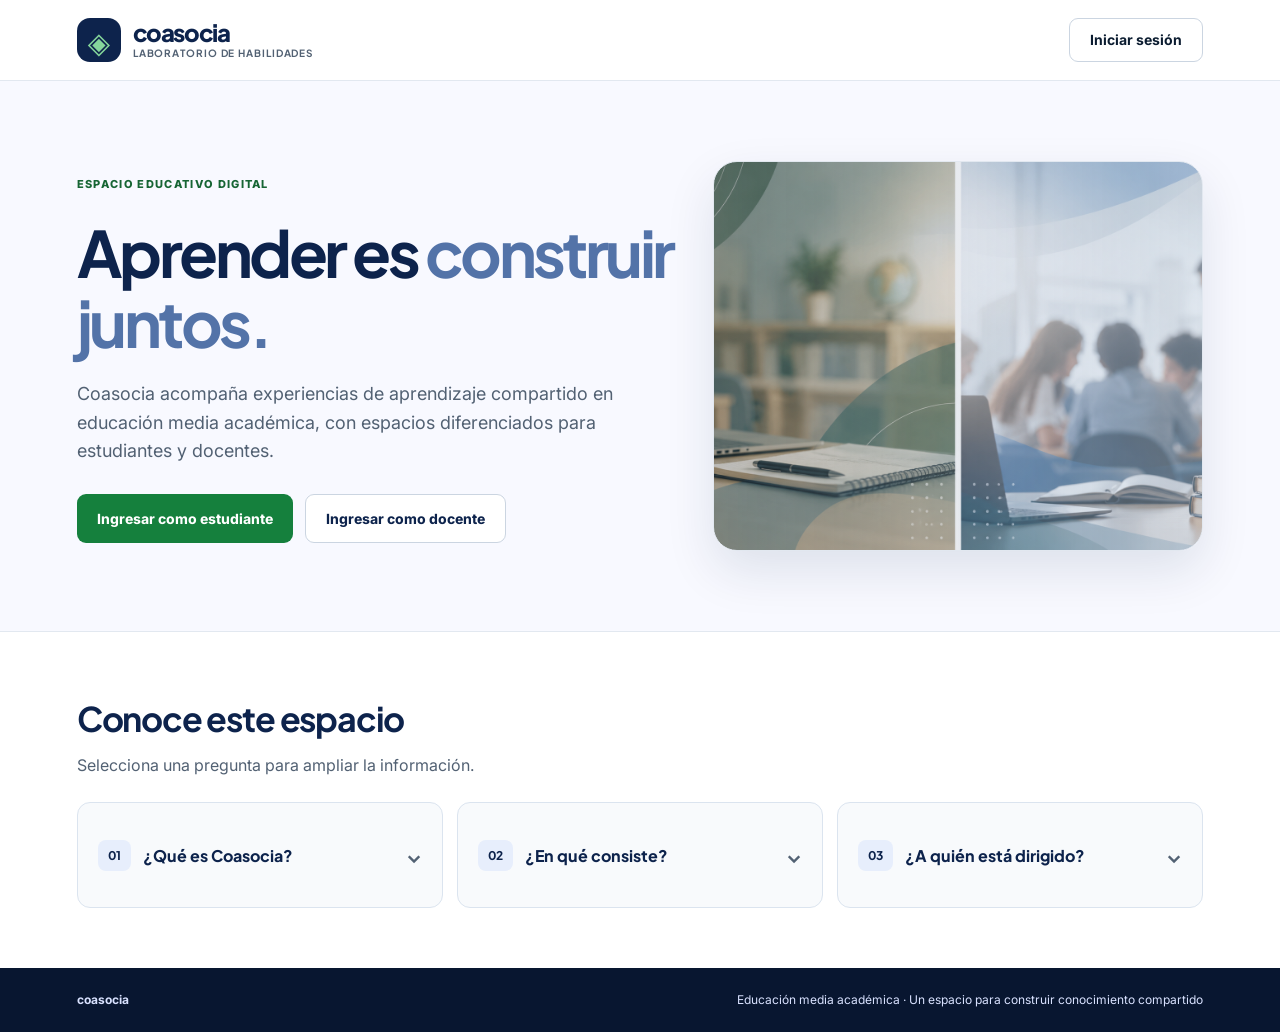
==== commit 077efed3: "Eliminar bloque duplicado de acceso al final de la portada" ====
--- a/index.html
+++ b/index.html
@@ -21,5 +21,4 @@
 <details><summary><span class="faq-number">02</span>¿En qué consiste?<span class="arrow" aria-hidden="true">⌄</span></summary><div class="faq-answer"><p>Ofrece espacios personales para acceder a materiales de apoyo y experiencias de aprendizaje, y para organizar la participación de los grupos con acompañamiento docente.</p></div></details>
 <details><summary><span class="faq-number">03</span>¿A quién está dirigido?<span class="arrow" aria-hidden="true">⌄</span></summary><div class="faq-answer"><p>A estudiantes de los grados décimo y undécimo de educación media académica, así como a docentes que orientan procesos formativos y colaborativos.</p></div></details>
 </div></section>
-<section class="landing-final"><h2>Tu espacio comienza al ingresar</h2><p>Elige tu perfil para continuar en un entorno de aprendizaje organizado.</p><div class="landing-actions"><a class="action-main" href="/acceso.html?rol=estudiante">Estudiantes</a><a class="action-alt" href="/acceso.html?rol=docente">Docentes</a></div></section>
 </main><footer class="landing-footer"><strong>coasocia</strong><span>Educación media académica · Un espacio para construir conocimiento compartido</span></footer></body></html>
